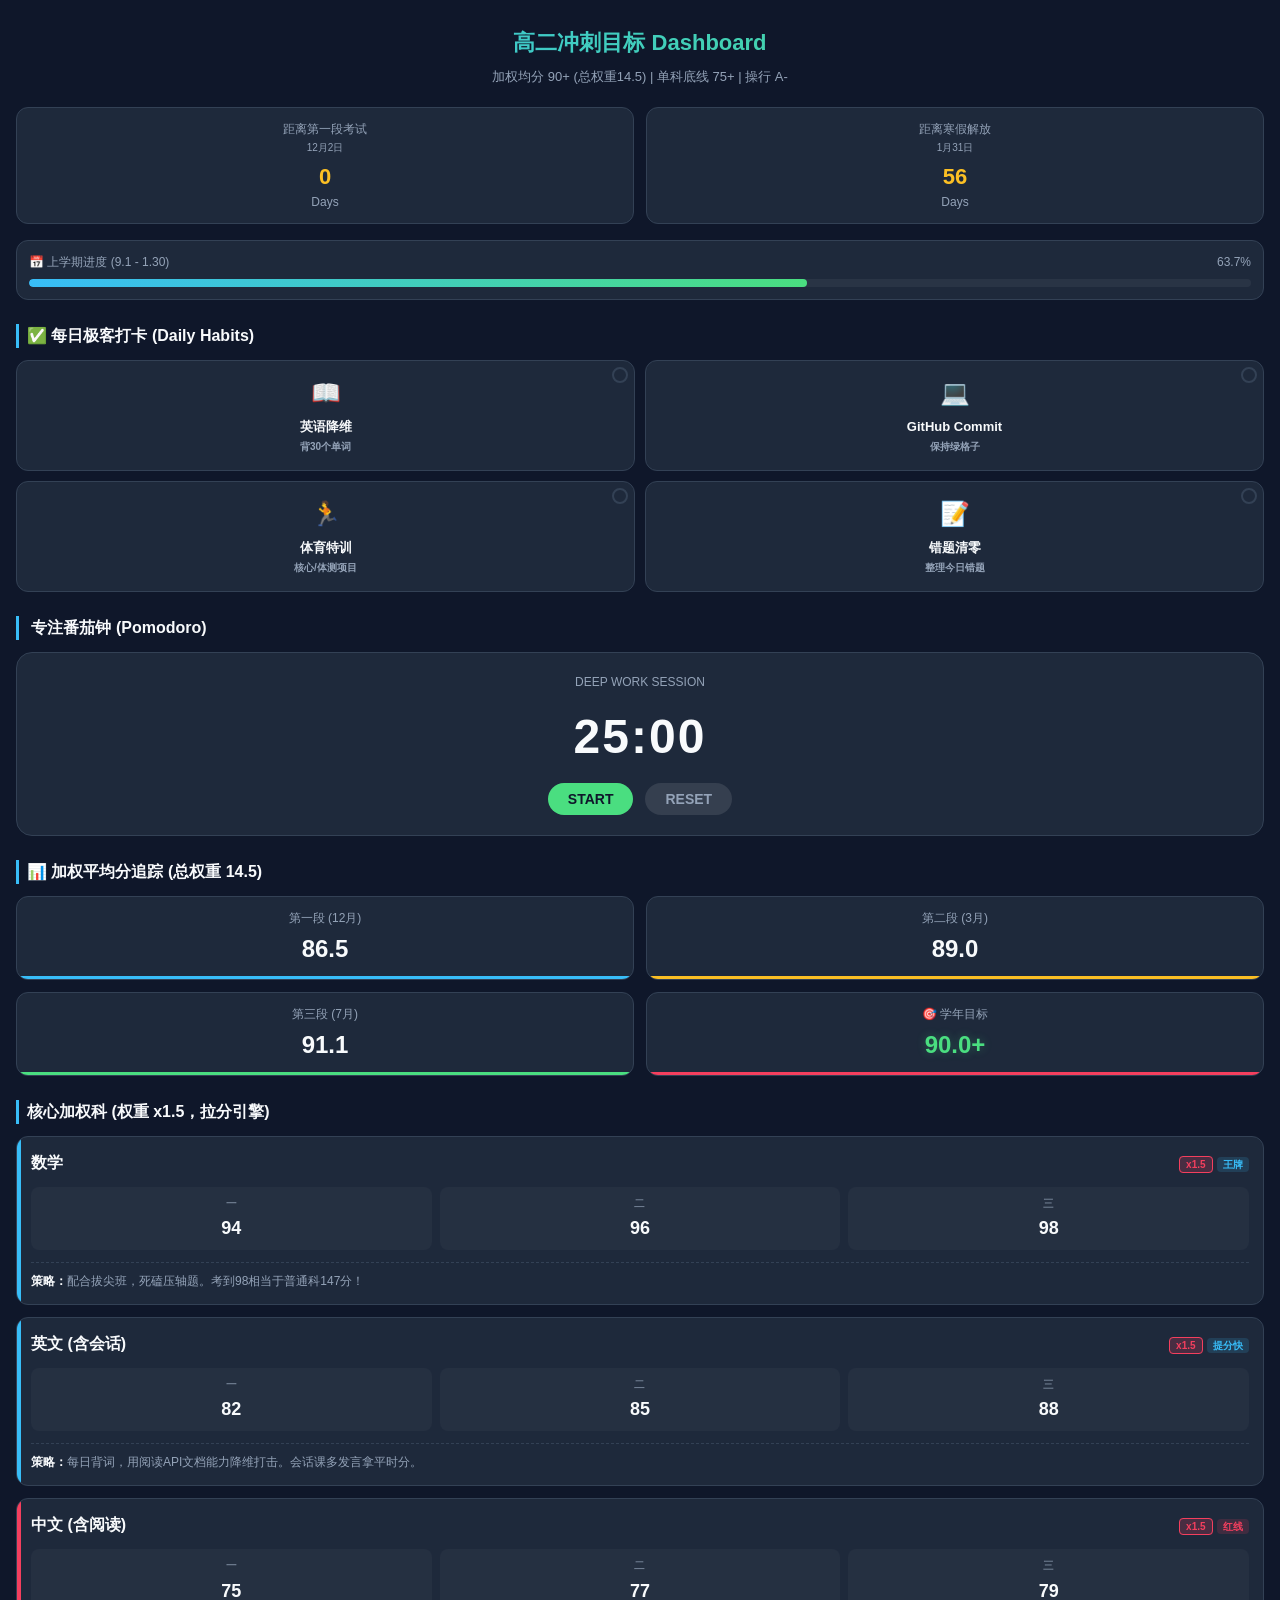
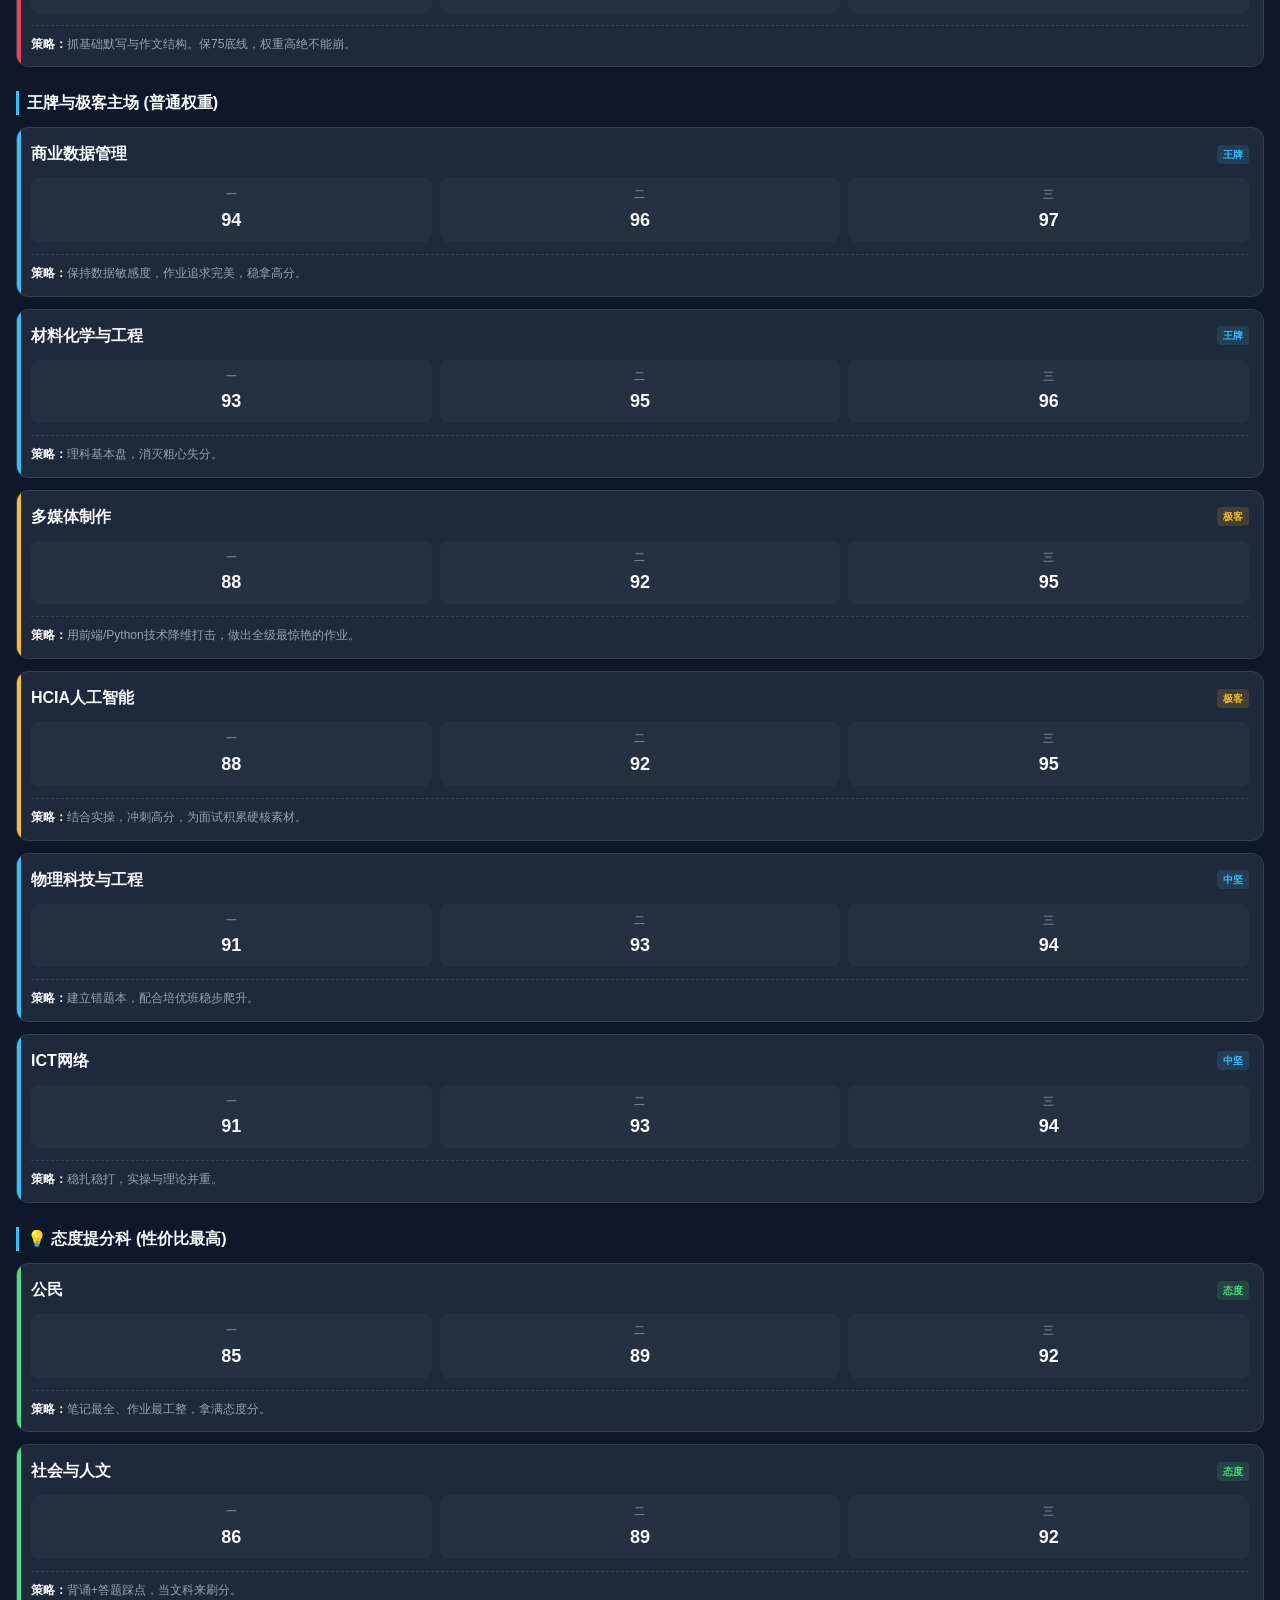
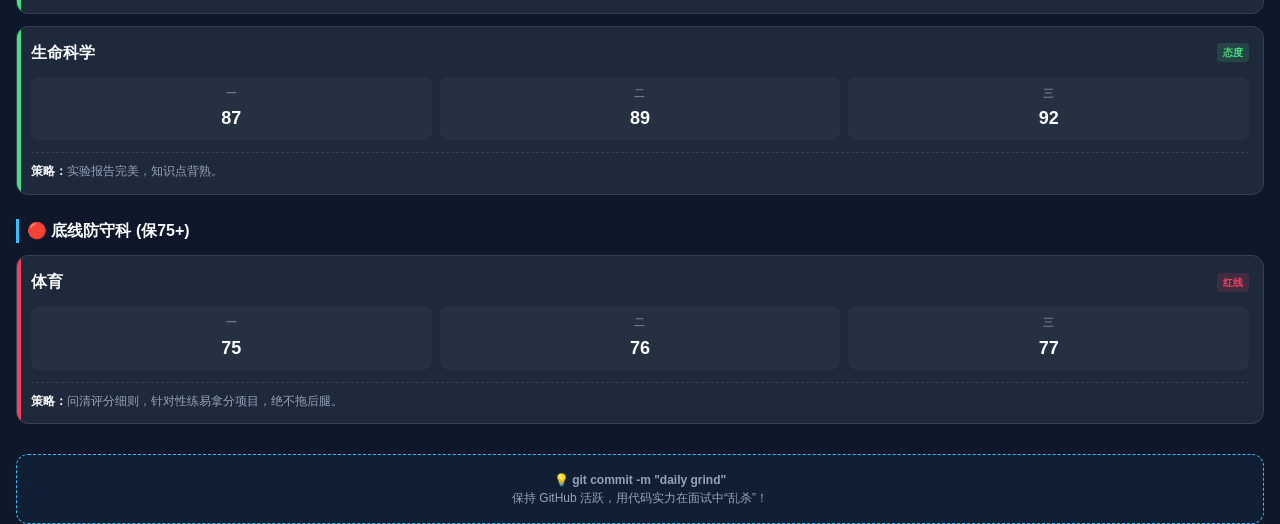
==== target.html @ 54c6c66b "Update target.html with new content and styles" ====
<!DOCTYPE html>
<html lang="zh-CN">
<head>
    <meta charset="UTF-8">
    <meta name="viewport" content="width=device-width, initial-scale=1.0, maximum-scale=1.0, user-scalable=no, viewport-fit=cover">
    <title>高二冲刺目标 Dashboard</title>
    <meta name="apple-mobile-web-app-capable" content="yes">
    <meta name="mobile-web-app-capable" content="yes">
    <meta name="apple-mobile-web-app-status-bar-style" content="black-translucent">
    <meta name="apple-mobile-web-app-title" content="高二目标">
    <meta name="theme-color" content="#0f172a">
    <link rel="icon" href="https://cdn.jsdelivr.net/gh/twitter/twemoji@14.0.2/assets/72x72/1f3af.png">
    <link rel="apple-touch-icon" href="https://cdn.jsdelivr.net/gh/twitter/twemoji@14.0.2/assets/72x72/1f3af.png">

    <style>
        :root {
            --bg-color: #0f172a;
            --card-bg: #1e293b;
            --text-main: #f8fafc;
            --text-sub: #94a3b8;
            --accent-blue: #38bdf8;
            --accent-green: #4ade80;
            --accent-red: #f43f5e;
            --accent-yellow: #fbbf24;
            --border-color: #334155;
        }
        * { box-sizing: border-box; margin: 0; padding: 0; -webkit-tap-highlight-color: transparent; }
        body {
            font-family: -apple-system, BlinkMacSystemFont, "Segoe UI", Roboto, sans-serif;
            background-color: var(--bg-color);
            color: var(--text-main);
            line-height: 1.5;
            padding: 16px;
            padding-bottom: 40px;
            padding-bottom: env(safe-area-inset-bottom);
        }
        .header { text-align: center; margin-bottom: 20px; padding-top: 10px; }
        .header h1 { font-size: 22px; font-weight: 700; margin-bottom: 8px; background: linear-gradient(90deg, var(--accent-blue), var(--accent-green)); -webkit-background-clip: text; -webkit-text-fill-color: transparent; }
        .header p { font-size: 13px; color: var(--text-sub); }
        
        .time-grid { display: grid; grid-template-columns: 1fr 1fr; gap: 12px; margin-bottom: 16px; }
        .time-card { background: var(--card-bg); border: 1px solid var(--border-color); border-radius: 12px; padding: 12px; text-align: center; }
        .time-card .label { font-size: 12px; color: var(--text-sub); margin-bottom: 4px; }
        .time-card .value { font-size: 22px; font-weight: 800; color: var(--accent-yellow); }
        .time-card .unit { font-size: 12px; color: var(--text-sub); }
        .time-card.urgent .value { color: var(--accent-red); animation: pulse 2s infinite; }
        @keyframes pulse { 0% { opacity: 1; } 50% { opacity: 0.7; } 100% { opacity: 1; } }

        .progress-container { background: var(--card-bg); border: 1px solid var(--border-color); border-radius: 12px; padding: 12px; margin-bottom: 24px; }
        .progress-header { display: flex; justify-content: space-between; font-size: 12px; color: var(--text-sub); margin-bottom: 8px; }
        .progress-bar-bg { background: rgba(255,255,255,0.05); height: 8px; border-radius: 4px; overflow: hidden; }
        .progress-bar-fill { background: linear-gradient(90deg, var(--accent-blue), var(--accent-green)); height: 100%; border-radius: 4px; transition: width 0.5s ease; }

        .habit-grid { display: grid; grid-template-columns: 1fr 1fr; gap: 10px; margin-bottom: 24px; }
        .habit-btn {
            background: var(--card-bg); border: 1px solid var(--border-color); border-radius: 12px; padding: 14px 10px;
            text-align: center; cursor: pointer; transition: all 0.2s ease; position: relative; overflow: hidden;
        }
        .habit-btn:active { transform: scale(0.96); }
        .habit-btn.completed { border-color: var(--accent-green); background: rgba(74, 222, 128, 0.08); }
        .habit-btn.completed .habit-icon { transform: scale(1.2); }
        .habit-icon { font-size: 24px; margin-bottom: 6px; display: block; transition: transform 0.2s; }
        .habit-name { font-size: 13px; font-weight: 600; color: var(--text-main); }
        .habit-check { position: absolute; top: 6px; right: 6px; width: 16px; height: 16px; border-radius: 50%; border: 2px solid var(--border-color); display: flex; align-items: center; justify-content: center; font-size: 10px; color: transparent; transition: all 0.2s; }
        .habit-btn.completed .habit-check { background: var(--accent-green); border-color: var(--accent-green); color: #fff; }

        .pomodoro-card { background: var(--card-bg); border: 1px solid var(--border-color); border-radius: 16px; padding: 20px; text-align: center; margin-bottom: 24px; }
        .pomo-time { font-size: 48px; font-weight: 800; font-variant-numeric: tabular-nums; color: var(--text-main); margin: 10px 0; letter-spacing: 2px; }
        .pomo-controls { display: flex; justify-content: center; gap: 12px; }
        .pomo-btn { padding: 8px 20px; border-radius: 20px; border: none; font-size: 14px; font-weight: 600; cursor: pointer; transition: all 0.2s; }
        .pomo-btn:active { transform: scale(0.95); }
        .btn-start { background: var(--accent-green); color: #0f172a; }
        .btn-reset { background: rgba(255,255,255,0.1); color: var(--text-sub); }

        .avg-tracker { display: grid; grid-template-columns: 1fr 1fr; gap: 12px; margin-bottom: 24px; }
        .avg-card { background: var(--card-bg); border: 1px solid var(--border-color); border-radius: 12px; padding: 12px; text-align: center; position: relative; overflow: hidden; }
        .avg-card::after { content: ''; position: absolute; bottom: 0; left: 0; width: 100%; height: 3px; }
        .avg-card.p1::after { background: var(--accent-blue); } .avg-card.p2::after { background: var(--accent-yellow); }
        .avg-card.p3::after { background: var(--accent-green); } .avg-card.final::after { background: var(--accent-red); }
        .avg-card .label { font-size: 12px; color: var(--text-sub); margin-bottom: 4px; }
        .avg-card .value { font-size: 24px; font-weight: 800; color: var(--text-main); }
        .avg-card.final .value { color: var(--accent-green); text-shadow: 0 0 10px rgba(74, 222, 128, 0.3); }
        .section-title { font-size: 16px; font-weight: 600; margin-bottom: 12px; padding-left: 8px; border-left: 3px solid var(--accent-blue); }
        .card-list { display: flex; flex-direction: column; gap: 12px; }
        .subject-card { background: var(--card-bg); border: 1px solid var(--border-color); border-radius: 12px; padding: 14px; position: relative; overflow: hidden; }
        .subject-card::before { content: ''; position: absolute; top: 0; left: 0; width: 4px; height: 100%; }
        .subject-card.type-core::before { background: var(--accent-blue); } .subject-card.type-geek::before { background: var(--accent-yellow); }
        .subject-card.type-attitude::before { background: var(--accent-green); } .subject-card.type-danger::before { background: var(--accent-red); }
        .card-header { display: flex; justify-content: space-between; align-items: center; margin-bottom: 12px; }
        .subject-name { font-size: 16px; font-weight: 600; }
        .subject-tag { font-size: 10px; padding: 2px 6px; border-radius: 4px; font-weight: 600; }
        .tag-core { background: rgba(56, 189, 248, 0.15); color: var(--accent-blue); } .tag-geek { background: rgba(251, 191, 36, 0.15); color: var(--accent-yellow); }
        .tag-attitude { background: rgba(74, 222, 128, 0.15); color: var(--accent-green); } .tag-danger { background: rgba(244, 63, 94, 0.15); color: var(--accent-red); }
        .tag-weight { background: rgba(244, 63, 94, 0.2); color: var(--accent-red); border: 1px solid var(--accent-red); }
        .scores-grid { display: grid; grid-template-columns: repeat(3, 1fr); gap: 8px; margin-bottom: 12px; }
        .score-item { text-align: center; background: rgba(255, 255, 255, 0.03); border-radius: 8px; padding: 8px 0; }
        .score-label { font-size: 11px; color: var(--text-sub); margin-bottom: 4px; }
        .score-value { font-size: 18px; font-weight: 700; color: var(--text-main); }
        .strategy-text { font-size: 12px; color: var(--text-sub); line-height: 1.4; padding-top: 10px; border-top: 1px dashed var(--border-color); }
        .strategy-text strong { color: var(--text-main); }
        .footer-note { text-align: center; font-size: 12px; color: var(--text-sub); margin-top: 30px; padding: 16px; background: rgba(56, 189, 248, 0.05); border-radius: 12px; border: 1px dashed var(--accent-blue); }
    </style>
</head>
<body>
    <div class="header">
        <h1>高二冲刺目标 Dashboard</h1>
        <p>加权均分 90+ (总权重14.5) | 单科底线 75+ | 操行 A-</p>
    </div>

    <div class="time-grid">
        <div class="time-card" id="card-p1">
            <div class="label">距离第一段考试<br><span style="font-size:10px">12月2日</span></div>
            <div class="value" id="days-p1">--</div>
            <div class="unit">Days</div>
        </div>
        <div class="time-card">
            <div class="label">距离寒假解放<br><span style="font-size:10px">1月31日</span></div>
            <div class="value" id="days-break">--</div>
            <div class="unit">Days</div>
        </div>
    </div>
    
    <div class="progress-container">
        <div class="progress-header">
            <span>📅 上学期进度 (9.1 - 1.30)</span>
            <span id="progress-text">0%</span>
        </div>
        <div class="progress-bar-bg">
            <div class="progress-bar-fill" id="progress-fill" style="width: 0%"></div>
        </div>
    </div>

    <div class="section-title">✅ 每日极客打卡 (Daily Habits)</div>
    <div class="habit-grid" id="habit-grid">
        <div class="habit-btn" data-habit="english">
            <div class="habit-check">✓</div>
            <span class="habit-icon">📖</span>
            <div class="habit-name">英语降维<br><span style="font-size:10px;color:var(--text-sub)">背30个单词</span></div>
        </div>
        <div class="habit-btn" data-habit="github">
            <div class="habit-check">✓</div>
            <span class="habit-icon">💻</span>
            <div class="habit-name">GitHub Commit<br><span style="font-size:10px;color:var(--text-sub)">保持绿格子</span></div>
        </div>
        <div class="habit-btn" data-habit="sport">
            <div class="habit-check">✓</div>
            <span class="habit-icon">🏃</span>
            <div class="habit-name">体育特训<br><span style="font-size:10px;color:var(--text-sub)">核心/体测项目</span></div>
        </div>
        <div class="habit-btn" data-habit="review">
            <div class="habit-check">✓</div>
            <span class="habit-icon">📝</span>
            <div class="habit-name">错题清零<br><span style="font-size:10px;color:var(--text-sub)">整理今日错题</span></div>
        </div>
    </div>

    <div class="section-title">️ 专注番茄钟 (Pomodoro)</div>
    <div class="pomodoro-card">
        <div style="font-size:12px;color:var(--text-sub);margin-bottom:5px;">DEEP WORK SESSION</div>
        <div class="pomo-time" id="pomo-display">25:00</div>
        <div class="pomo-controls">
            <button class="pomo-btn btn-start" id="pomo-start">START</button>
            <button class="pomo-btn btn-reset" id="pomo-reset">RESET</button>
        </div>
    </div>

    <div class="section-title">📊 加权平均分追踪 (总权重 14.5)</div>
    <div class="avg-tracker">
        <div class="avg-card p1"><div class="label">第一段 (12月)</div><div class="value">86.5</div></div>
        <div class="avg-card p2"><div class="label">第二段 (3月)</div><div class="value">89.0</div></div>
        <div class="avg-card p3"><div class="label">第三段 (7月)</div><div class="value">91.1</div></div>
        <div class="avg-card final"><div class="label">🎯 学年目标</div><div class="value">90.0+</div></div>
    </div>

    <div class="section-title"> 核心加权科 (权重 x1.5，拉分引擎)</div>
    <div class="card-list">
        <div class="subject-card type-core">
            <div class="card-header">
                <span class="subject-name">数学</span>
                <div><span class="subject-tag tag-weight">x1.5</span> <span class="subject-tag tag-core">王牌</span></div>
            </div>
            <div class="scores-grid"><div class="score-item"><div class="score-label">一</div><div class="score-value">94</div></div><div class="score-item"><div class="score-label">二</div><div class="score-value">96</div></div><div class="score-item"><div class="score-label">三</div><div class="score-value">98</div></div></div>
            <div class="strategy-text"><strong>策略：</strong>配合拔尖班，死磕压轴题。考到98相当于普通科147分！</div>
        </div>
        <div class="subject-card type-core">
            <div class="card-header">
                <span class="subject-name">英文 (含会话)</span>
                <div><span class="subject-tag tag-weight">x1.5</span> <span class="subject-tag tag-core">提分快</span></div>
            </div>
            <div class="scores-grid"><div class="score-item"><div class="score-label">一</div><div class="score-value">82</div></div><div class="score-item"><div class="score-label">二</div><div class="score-value">85</div></div><div class="score-item"><div class="score-label">三</div><div class="score-value">88</div></div></div>
            <div class="strategy-text"><strong>策略：</strong>每日背词，用阅读API文档能力降维打击。会话课多发言拿平时分。</div>
        </div>
        <div class="subject-card type-danger">
            <div class="card-header">
                <span class="subject-name">中文 (含阅读)</span>
                <div><span class="subject-tag tag-weight">x1.5</span> <span class="subject-tag tag-danger">红线</span></div>
            </div>
            <div class="scores-grid"><div class="score-item"><div class="score-label">一</div><div class="score-value">75</div></div><div class="score-item"><div class="score-label">二</div><div class="score-value">77</div></div><div class="score-item"><div class="score-label">三</div><div class="score-value">79</div></div></div>
            <div class="strategy-text"><strong>策略：</strong>抓基础默写与作文结构。保75底线，权重高绝不能崩。</div>
        </div>
    </div>

    <div class="section-title" style="margin-top: 24px;"> 王牌与极客主场 (普通权重)</div>
    <div class="card-list">
        <div class="subject-card type-core">
            <div class="card-header"><span class="subject-name">商业数据管理</span><span class="subject-tag tag-core">王牌</span></div>
            <div class="scores-grid"><div class="score-item"><div class="score-label">一</div><div class="score-value">94</div></div><div class="score-item"><div class="score-label">二</div><div class="score-value">96</div></div><div class="score-item"><div class="score-label">三</div><div class="score-value">97</div></div></div>
            <div class="strategy-text"><strong>策略：</strong>保持数据敏感度，作业追求完美，稳拿高分。</div>
        </div>
        <div class="subject-card type-core">
            <div class="card-header"><span class="subject-name">材料化学与工程</span><span class="subject-tag tag-core">王牌</span></div>
            <div class="scores-grid"><div class="score-item"><div class="score-label">一</div><div class="score-value">93</div></div><div class="score-item"><div class="score-label">二</div><div class="score-value">95</div></div><div class="score-item"><div class="score-label">三</div><div class="score-value">96</div></div></div>
            <div class="strategy-text"><strong>策略：</strong>理科基本盘，消灭粗心失分。</div>
        </div>
        <div class="subject-card type-geek">
            <div class="card-header"><span class="subject-name">多媒体制作</span><span class="subject-tag tag-geek">极客</span></div>
            <div class="scores-grid"><div class="score-item"><div class="score-label">一</div><div class="score-value">88</div></div><div class="score-item"><div class="score-label">二</div><div class="score-value">92</div></div><div class="score-item"><div class="score-label">三</div><div class="score-value">95</div></div></div>
            <div class="strategy-text"><strong>策略：</strong>用前端/Python技术降维打击，做出全级最惊艳的作业。</div>
        </div>
        <div class="subject-card type-geek">
            <div class="card-header"><span class="subject-name">HCIA人工智能</span><span class="subject-tag tag-geek">极客</span></div>
            <div class="scores-grid"><div class="score-item"><div class="score-label">一</div><div class="score-value">88</div></div><div class="score-item"><div class="score-label">二</div><div class="score-value">92</div></div><div class="score-item"><div class="score-label">三</div><div class="score-value">95</div></div></div>
            <div class="strategy-text"><strong>策略：</strong>结合实操，冲刺高分，为面试积累硬核素材。</div>
        </div>
        <div class="subject-card type-core">
            <div class="card-header"><span class="subject-name">物理科技与工程</span><span class="subject-tag tag-core">中坚</span></div>
            <div class="scores-grid"><div class="score-item"><div class="score-label">一</div><div class="score-value">91</div></div><div class="score-item"><div class="score-label">二</div><div class="score-value">93</div></div><div class="score-item"><div class="score-label">三</div><div class="score-value">94</div></div></div>
            <div class="strategy-text"><strong>策略：</strong>建立错题本，配合培优班稳步爬升。</div>
        </div>
        <div class="subject-card type-core">
            <div class="card-header"><span class="subject-name">ICT网络</span><span class="subject-tag tag-core">中坚</span></div>
            <div class="scores-grid"><div class="score-item"><div class="score-label">一</div><div class="score-value">91</div></div><div class="score-item"><div class="score-label">二</div><div class="score-value">93</div></div><div class="score-item"><div class="score-label">三</div><div class="score-value">94</div></div></div>
            <div class="strategy-text"><strong>策略：</strong>稳扎稳打，实操与理论并重。</div>
        </div>
    </div>

    <div class="section-title" style="margin-top: 24px;">💡 态度提分科 (性价比最高)</div>
    <div class="card-list">
        <div class="subject-card type-attitude">
            <div class="card-header"><span class="subject-name">公民</span><span class="subject-tag tag-attitude">态度</span></div>
            <div class="scores-grid"><div class="score-item"><div class="score-label">一</div><div class="score-value">85</div></div><div class="score-item"><div class="score-label">二</div><div class="score-value">89</div></div><div class="score-item"><div class="score-label">三</div><div class="score-value">92</div></div></div>
            <div class="strategy-text"><strong>策略：</strong>笔记最全、作业最工整，拿满态度分。</div>
        </div>
        <div class="subject-card type-attitude">
            <div class="card-header"><span class="subject-name">社会与人文</span><span class="subject-tag tag-attitude">态度</span></div>
            <div class="scores-grid"><div class="score-item"><div class="score-label">一</div><div class="score-value">86</div></div><div class="score-item"><div class="score-label">二</div><div class="score-value">89</div></div><div class="score-item"><div class="score-label">三</div><div class="score-value">92</div></div></div>
            <div class="strategy-text"><strong>策略：</strong>背诵+答题踩点，当文科来刷分。</div>
        </div>
        <div class="subject-card type-attitude">
            <div class="card-header"><span class="subject-name">生命科学</span><span class="subject-tag tag-attitude">态度</span></div>
            <div class="scores-grid"><div class="score-item"><div class="score-label">一</div><div class="score-value">87</div></div><div class="score-item"><div class="score-label">二</div><div class="score-value">89</div></div><div class="score-item"><div class="score-label">三</div><div class="score-value">92</div></div></div>
            <div class="strategy-text"><strong>策略：</strong>实验报告完美，知识点背熟。</div>
        </div>
    </div>

    <div class="section-title" style="margin-top: 24px;">🔴 底线防守科 (保75+)</div>
    <div class="card-list">
        <div class="subject-card type-danger">
            <div class="card-header"><span class="subject-name">体育</span><span class="subject-tag tag-danger">红线</span></div>
            <div class="scores-grid"><div class="score-item"><div class="score-label">一</div><div class="score-value">75</div></div><div class="score-item"><div class="score-label">二</div><div class="score-value">76</div></div><div class="score-item"><div class="score-label">三</div><div class="score-value">77</div></div></div>
            <div class="strategy-text"><strong>策略：</strong>问清评分细则，针对性练易拿分项目，绝不拖后腿。</div>
        </div>
    </div>

    <div class="footer-note">
        💡 <strong>git commit -m "daily grind"</strong><br>
        保持 GitHub 活跃，用代码实力在面试中“乱杀”！
    </div>

    <script>
        function updateTime() {
            const now = new Date();
            const dateP1 = new Date('2026-12-02'); 
            const dateBreak = new Date('2027-01-31'); 
            
            const daysP1 = Math.ceil((dateP1 - now) / (1000 * 60 * 60 * 24));
            const daysBreak = Math.ceil((dateBreak - now) / (1000 * 60 * 60 * 24));
            
            const elP1 = document.getElementById('days-p1');
            const elBreak = document.getElementById('days-break');
            const cardP1 = document.getElementById('card-p1');

            elP1.innerText = daysP1 > 0 ? daysP1 : 0;
            elBreak.innerText = daysBreak > 0 ? daysBreak : 0;

            if (daysP1 <= 7 && daysP1 > 0) {
                cardP1.classList.add('urgent');
                elP1.style.color = 'var(--accent-red)';
            }

            const semStart = new Date('2026-09-01');
            const semEnd = new Date('2027-01-30');
            const total = semEnd - semStart;
            const current = now - semStart;
            let progress = (current / total) * 100;
            progress = Math.max(0, Math.min(100, progress)); 
            
            document.getElementById('progress-text').innerText = progress.toFixed(1) + '%';
            document.getElementById('progress-fill').style.width = progress + '%';
        }
        updateTime();
        setInterval(updateTime, 60000);

        const habitBtns = document.querySelectorAll('.habit-btn');
        const todayStr = new Date().toDateString(); 

        function loadHabits() {
            const savedData = JSON.parse(localStorage.getItem('habits_data') || '{}');
            if (savedData.date !== todayStr) {
                habitBtns.forEach(btn => btn.classList.remove('completed'));
                localStorage.setItem('habits_data', JSON.stringify({ date: todayStr, habits: {} }));
            } else {
                habitBtns.forEach(btn => {
                    const habitName = btn.getAttribute('data-habit');
                    if (savedData.habits && savedData.habits[habitName]) {
                        btn.classList.add('completed');
                    }
                });
            }
        }

        habitBtns.forEach(btn => {
            btn.addEventListener('click', () => {
                btn.classList.toggle('completed');
                const habitName = btn.getAttribute('data-habit');
                const savedData = JSON.parse(localStorage.getItem('habits_data') || '{ "habits": {} }');
                savedData.date = todayStr;
                if (!savedData.habits) savedData.habits = {};
                savedData.habits[habitName] = btn.classList.contains('completed');
                localStorage.setItem('habits_data', JSON.stringify(savedData));
                if (navigator.vibrate) navigator.vibrate(50);
            });
        });
        loadHabits();

        let pomoTime = 25 * 60;
        let pomoInterval = null;
        const pomoDisplay = document.getElementById('pomo-display');
        const btnStart = document.getElementById('pomo-start');
        const btnReset = document.getElementById('pomo-reset');

        function updatePomoDisplay() {
            const m = Math.floor(pomoTime / 60).toString().padStart(2, '0');
            const s = (pomoTime % 60).toString().padStart(2, '0');
            pomoDisplay.innerText = `${m}:${s}`;
        }

        btnStart.addEventListener('click', () => {
            if (pomoInterval) {
                clearInterval(pomoInterval);
                pomoInterval = null;
                btnStart.innerText = 'RESUME';
                btnStart.style.background = 'var(--accent-yellow)';
            } else {
                btnStart.innerText = 'PAUSE';
                btnStart.style.background = 'var(--accent-red)';
                pomoInterval = setInterval(() => {
                    if (pomoTime > 0) {
                        pomoTime--;
                        updatePomoDisplay();
                    } else {
                        clearInterval(pomoInterval);
                        pomoInterval = null;
                        btnStart.innerText = 'FINISHED!';
                        btnStart.style.background = 'var(--accent-green)';
                        if (navigator.vibrate) navigator.vibrate([200, 100, 200]);
                        alert('🍅 番茄钟结束！休息 5 分钟，去喝杯水或看看 GitHub。');
                    }
                }, 1000);
            }
        });

        btnReset.addEventListener('click', () => {
            clearInterval(pomoInterval);
            pomoInterval = null;
            pomoTime = 25 * 60;
            updatePomoDisplay();
            btnStart.innerText = 'START';
            btnStart.style.background = 'var(--accent-green)';
        });
    </script>
</body>
</html>
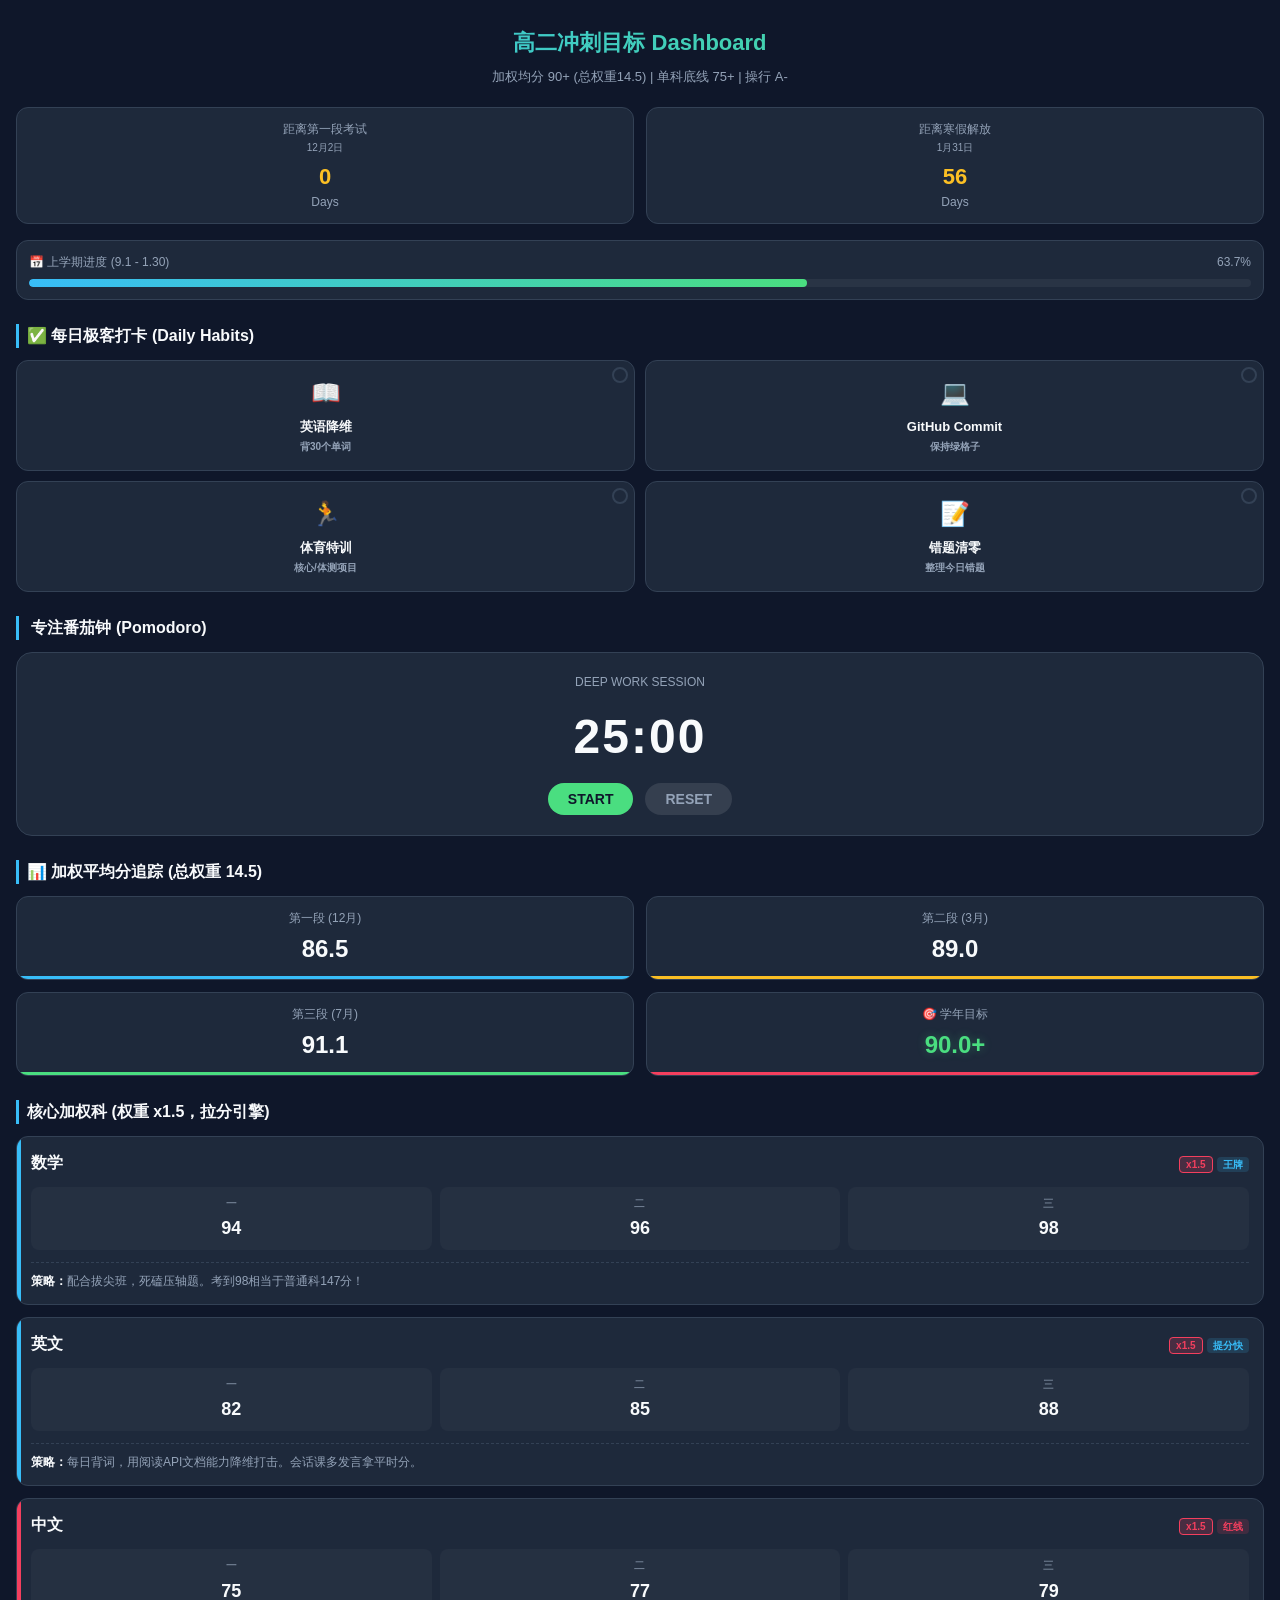
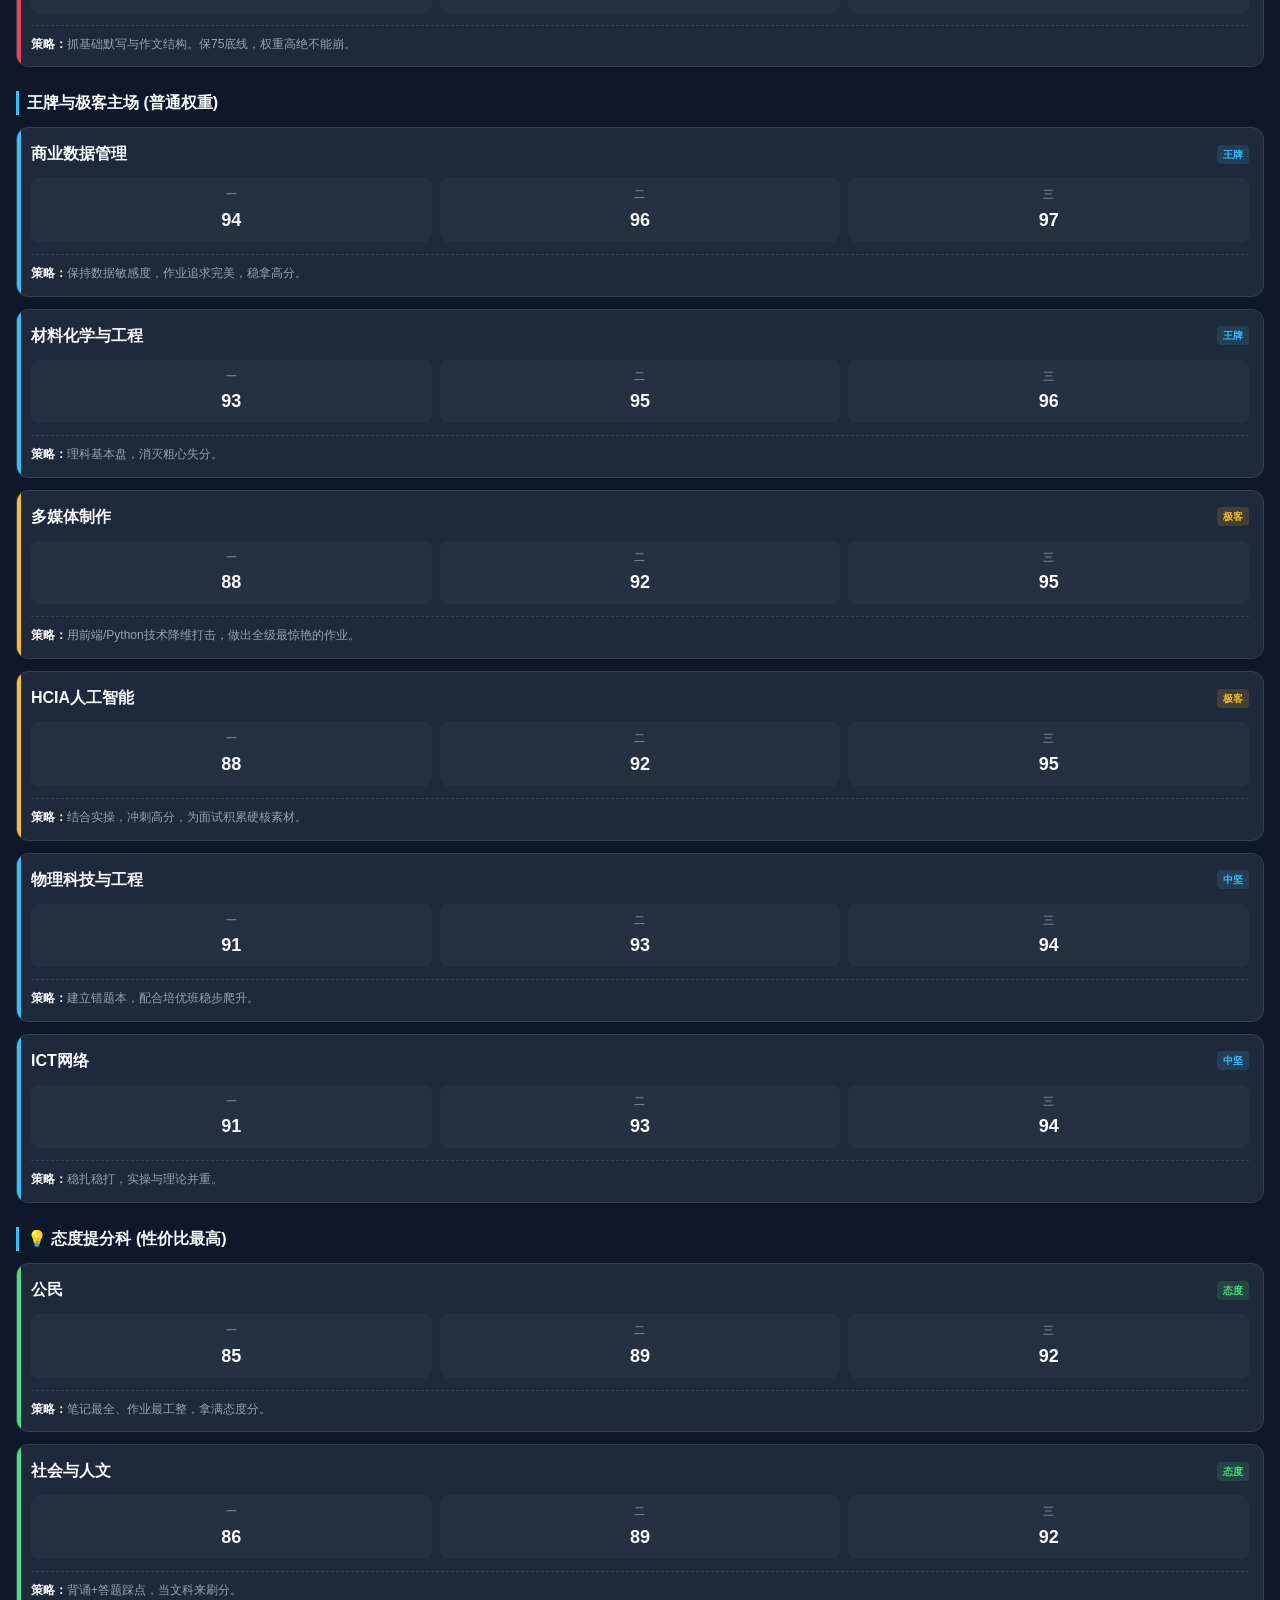
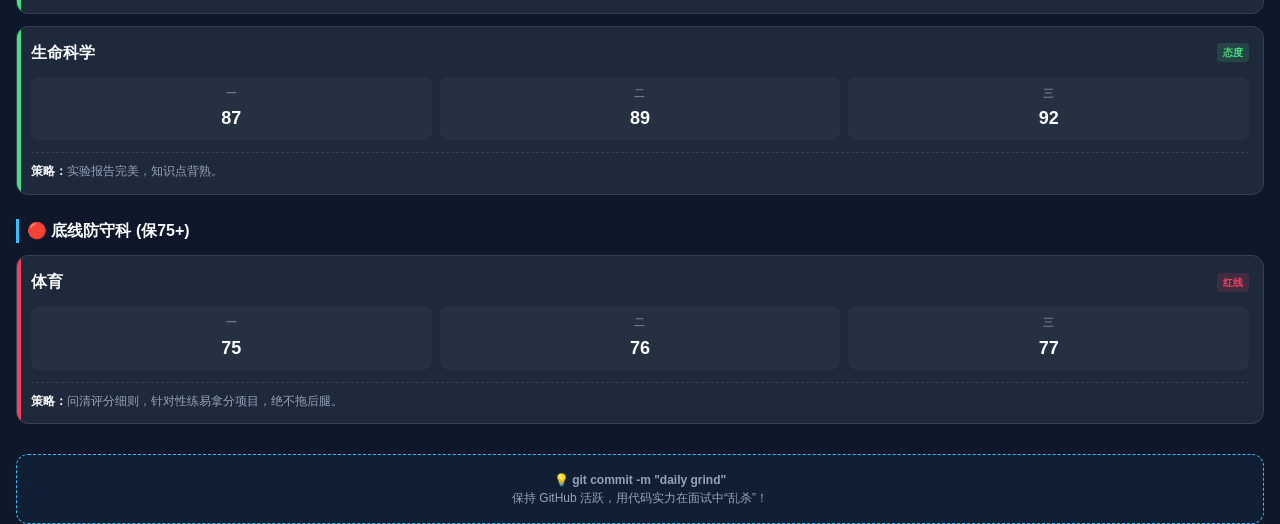
==== commit 69eb9f67: "Update" ====
--- a/target.html
+++ b/target.html
@@ -184,7 +184,7 @@
         </div>
         <div class="subject-card type-core">
             <div class="card-header">
-                <span class="subject-name">英文 (含会话)</span>
+                <span class="subject-name">英文</span>
                 <div><span class="subject-tag tag-weight">x1.5</span> <span class="subject-tag tag-core">提分快</span></div>
             </div>
             <div class="scores-grid"><div class="score-item"><div class="score-label">一</div><div class="score-value">82</div></div><div class="score-item"><div class="score-label">二</div><div class="score-value">85</div></div><div class="score-item"><div class="score-label">三</div><div class="score-value">88</div></div></div>
@@ -192,7 +192,7 @@
         </div>
         <div class="subject-card type-danger">
             <div class="card-header">
-                <span class="subject-name">中文 (含阅读)</span>
+                <span class="subject-name">中文</span>
                 <div><span class="subject-tag tag-weight">x1.5</span> <span class="subject-tag tag-danger">红线</span></div>
             </div>
             <div class="scores-grid"><div class="score-item"><div class="score-label">一</div><div class="score-value">75</div></div><div class="score-item"><div class="score-label">二</div><div class="score-value">77</div></div><div class="score-item"><div class="score-label">三</div><div class="score-value">79</div></div></div>
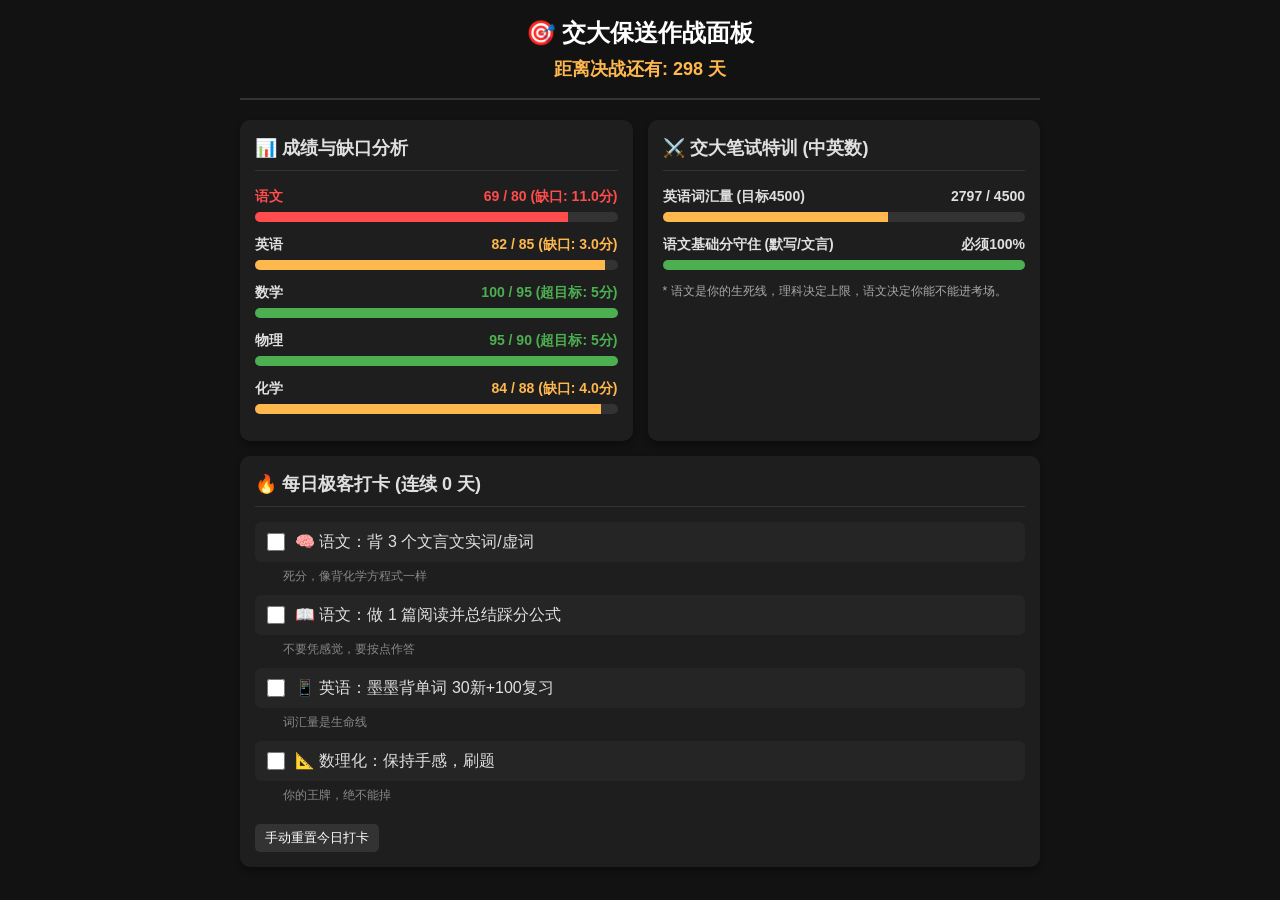
==== commit 59fb089c: "Change greeting from 'Hello' to 'Goodbye'" ====
--- a/target.html
+++ b/target.html
@@ -2,382 +2,203 @@
 <html lang="zh-CN">
 <head>
     <meta charset="UTF-8">
-    <meta name="viewport" content="width=device-width, initial-scale=1.0, maximum-scale=1.0, user-scalable=no, viewport-fit=cover">
-    <title>高二冲刺目标 Dashboard</title>
-    <meta name="apple-mobile-web-app-capable" content="yes">
-    <meta name="mobile-web-app-capable" content="yes">
-    <meta name="apple-mobile-web-app-status-bar-style" content="black-translucent">
-    <meta name="apple-mobile-web-app-title" content="高二目标">
-    <meta name="theme-color" content="#0f172a">
-    <link rel="icon" href="https://cdn.jsdelivr.net/gh/twitter/twemoji@14.0.2/assets/72x72/1f3af.png">
-    <link rel="apple-touch-icon" href="https://cdn.jsdelivr.net/gh/twitter/twemoji@14.0.2/assets/72x72/1f3af.png">
-
+    <meta name="viewport" content="width=device-width, initial-scale=1.0">
+    <title>上海交大保送作战面板</title>
     <style>
         :root {
-            --bg-color: #0f172a;
-            --card-bg: #1e293b;
-            --text-main: #f8fafc;
-            --text-sub: #94a3b8;
-            --accent-blue: #38bdf8;
-            --accent-green: #4ade80;
-            --accent-red: #f43f5e;
-            --accent-yellow: #fbbf24;
-            --border-color: #334155;
-        }
-        * { box-sizing: border-box; margin: 0; padding: 0; -webkit-tap-highlight-color: transparent; }
+            --bg: #121212;
+            --card-bg: #1e1e1e;
+            --text: #e0e0e0;
+            --danger: #ff4c4c;
+            --warning: #ffb84d;
+            --success: #4caf50;
+            --accent: #3b82f6;
+        }
         body {
-            font-family: -apple-system, BlinkMacSystemFont, "Segoe UI", Roboto, sans-serif;
-            background-color: var(--bg-color);
-            color: var(--text-main);
+            font-family: -apple-system, BlinkMacSystemFont, "Segoe UI", Roboto, Helvetica, Arial, sans-serif;
+            background-color: var(--bg);
+            color: var(--text);
+            margin: 0;
+            padding: 15px;
             line-height: 1.5;
-            padding: 16px;
-            padding-bottom: 40px;
-            padding-bottom: env(safe-area-inset-bottom);
-        }
-        .header { text-align: center; margin-bottom: 20px; padding-top: 10px; }
-        .header h1 { font-size: 22px; font-weight: 700; margin-bottom: 8px; background: linear-gradient(90deg, var(--accent-blue), var(--accent-green)); -webkit-background-clip: text; -webkit-text-fill-color: transparent; }
-        .header p { font-size: 13px; color: var(--text-sub); }
+        }
+        .container { max-width: 800px; margin: 0 auto; }
+        header {
+            text-align: center;
+            margin-bottom: 20px;
+            border-bottom: 2px solid #333;
+            padding-bottom: 15px;
+        }
+        h1 { margin: 0; font-size: 24px; color: #fff; }
+        .countdown { font-size: 18px; color: var(--warning); font-weight: bold; margin-top: 5px; }
         
-        .time-grid { display: grid; grid-template-columns: 1fr 1fr; gap: 12px; margin-bottom: 16px; }
-        .time-card { background: var(--card-bg); border: 1px solid var(--border-color); border-radius: 12px; padding: 12px; text-align: center; }
-        .time-card .label { font-size: 12px; color: var(--text-sub); margin-bottom: 4px; }
-        .time-card .value { font-size: 22px; font-weight: 800; color: var(--accent-yellow); }
-        .time-card .unit { font-size: 12px; color: var(--text-sub); }
-        .time-card.urgent .value { color: var(--accent-red); animation: pulse 2s infinite; }
-        @keyframes pulse { 0% { opacity: 1; } 50% { opacity: 0.7; } 100% { opacity: 1; } }
-
-        .progress-container { background: var(--card-bg); border: 1px solid var(--border-color); border-radius: 12px; padding: 12px; margin-bottom: 24px; }
-        .progress-header { display: flex; justify-content: space-between; font-size: 12px; color: var(--text-sub); margin-bottom: 8px; }
-        .progress-bar-bg { background: rgba(255,255,255,0.05); height: 8px; border-radius: 4px; overflow: hidden; }
-        .progress-bar-fill { background: linear-gradient(90deg, var(--accent-blue), var(--accent-green)); height: 100%; border-radius: 4px; transition: width 0.5s ease; }
-
-        .habit-grid { display: grid; grid-template-columns: 1fr 1fr; gap: 10px; margin-bottom: 24px; }
-        .habit-btn {
-            background: var(--card-bg); border: 1px solid var(--border-color); border-radius: 12px; padding: 14px 10px;
-            text-align: center; cursor: pointer; transition: all 0.2s ease; position: relative; overflow: hidden;
-        }
-        .habit-btn:active { transform: scale(0.96); }
-        .habit-btn.completed { border-color: var(--accent-green); background: rgba(74, 222, 128, 0.08); }
-        .habit-btn.completed .habit-icon { transform: scale(1.2); }
-        .habit-icon { font-size: 24px; margin-bottom: 6px; display: block; transition: transform 0.2s; }
-        .habit-name { font-size: 13px; font-weight: 600; color: var(--text-main); }
-        .habit-check { position: absolute; top: 6px; right: 6px; width: 16px; height: 16px; border-radius: 50%; border: 2px solid var(--border-color); display: flex; align-items: center; justify-content: center; font-size: 10px; color: transparent; transition: all 0.2s; }
-        .habit-btn.completed .habit-check { background: var(--accent-green); border-color: var(--accent-green); color: #fff; }
-
-        .pomodoro-card { background: var(--card-bg); border: 1px solid var(--border-color); border-radius: 16px; padding: 20px; text-align: center; margin-bottom: 24px; }
-        .pomo-time { font-size: 48px; font-weight: 800; font-variant-numeric: tabular-nums; color: var(--text-main); margin: 10px 0; letter-spacing: 2px; }
-        .pomo-controls { display: flex; justify-content: center; gap: 12px; }
-        .pomo-btn { padding: 8px 20px; border-radius: 20px; border: none; font-size: 14px; font-weight: 600; cursor: pointer; transition: all 0.2s; }
-        .pomo-btn:active { transform: scale(0.95); }
-        .btn-start { background: var(--accent-green); color: #0f172a; }
-        .btn-reset { background: rgba(255,255,255,0.1); color: var(--text-sub); }
-
-        .avg-tracker { display: grid; grid-template-columns: 1fr 1fr; gap: 12px; margin-bottom: 24px; }
-        .avg-card { background: var(--card-bg); border: 1px solid var(--border-color); border-radius: 12px; padding: 12px; text-align: center; position: relative; overflow: hidden; }
-        .avg-card::after { content: ''; position: absolute; bottom: 0; left: 0; width: 100%; height: 3px; }
-        .avg-card.p1::after { background: var(--accent-blue); } .avg-card.p2::after { background: var(--accent-yellow); }
-        .avg-card.p3::after { background: var(--accent-green); } .avg-card.final::after { background: var(--accent-red); }
-        .avg-card .label { font-size: 12px; color: var(--text-sub); margin-bottom: 4px; }
-        .avg-card .value { font-size: 24px; font-weight: 800; color: var(--text-main); }
-        .avg-card.final .value { color: var(--accent-green); text-shadow: 0 0 10px rgba(74, 222, 128, 0.3); }
-        .section-title { font-size: 16px; font-weight: 600; margin-bottom: 12px; padding-left: 8px; border-left: 3px solid var(--accent-blue); }
-        .card-list { display: flex; flex-direction: column; gap: 12px; }
-        .subject-card { background: var(--card-bg); border: 1px solid var(--border-color); border-radius: 12px; padding: 14px; position: relative; overflow: hidden; }
-        .subject-card::before { content: ''; position: absolute; top: 0; left: 0; width: 4px; height: 100%; }
-        .subject-card.type-core::before { background: var(--accent-blue); } .subject-card.type-geek::before { background: var(--accent-yellow); }
-        .subject-card.type-attitude::before { background: var(--accent-green); } .subject-card.type-danger::before { background: var(--accent-red); }
-        .card-header { display: flex; justify-content: space-between; align-items: center; margin-bottom: 12px; }
-        .subject-name { font-size: 16px; font-weight: 600; }
-        .subject-tag { font-size: 10px; padding: 2px 6px; border-radius: 4px; font-weight: 600; }
-        .tag-core { background: rgba(56, 189, 248, 0.15); color: var(--accent-blue); } .tag-geek { background: rgba(251, 191, 36, 0.15); color: var(--accent-yellow); }
-        .tag-attitude { background: rgba(74, 222, 128, 0.15); color: var(--accent-green); } .tag-danger { background: rgba(244, 63, 94, 0.15); color: var(--accent-red); }
-        .tag-weight { background: rgba(244, 63, 94, 0.2); color: var(--accent-red); border: 1px solid var(--accent-red); }
-        .scores-grid { display: grid; grid-template-columns: repeat(3, 1fr); gap: 8px; margin-bottom: 12px; }
-        .score-item { text-align: center; background: rgba(255, 255, 255, 0.03); border-radius: 8px; padding: 8px 0; }
-        .score-label { font-size: 11px; color: var(--text-sub); margin-bottom: 4px; }
-        .score-value { font-size: 18px; font-weight: 700; color: var(--text-main); }
-        .strategy-text { font-size: 12px; color: var(--text-sub); line-height: 1.4; padding-top: 10px; border-top: 1px dashed var(--border-color); }
-        .strategy-text strong { color: var(--text-main); }
-        .footer-note { text-align: center; font-size: 12px; color: var(--text-sub); margin-top: 30px; padding: 16px; background: rgba(56, 189, 248, 0.05); border-radius: 12px; border: 1px dashed var(--accent-blue); }
+        .grid { display: grid; grid-template-columns: 1fr; gap: 15px; }
+        @media(min-width: 600px) { .grid { grid-template-columns: 1fr 1fr; } }
+
+        .card {
+            background: var(--card-bg);
+            padding: 15px;
+            border-radius: 10px;
+            box-shadow: 0 4px 6px rgba(0,0,0,0.3);
+        }
+        .card h2 { margin-top: 0; font-size: 18px; border-bottom: 1px solid #333; padding-bottom: 8px; }
+        
+        /* 分数条样式 */
+        .score-row { display: flex; justify-content: space-between; margin-bottom: 5px; font-size: 14px; font-weight: bold;}
+        .progress-bg { background: #333; height: 10px; border-radius: 5px; overflow: hidden; margin-bottom: 12px;}
+        .progress-bar { height: 100%; transition: width 0.5s; }
+        
+        /* 专项任务样式 */
+        .task-item {
+            display: flex; align-items: center; margin-bottom: 10px; cursor: pointer;
+            padding: 8px; background: #252525; border-radius: 6px;
+        }
+        .task-item input { margin-right: 10px; width: 18px; height: 18px; cursor: pointer;}
+        .task-item.completed label { text-decoration: line-through; color: #777; }
+        .task-desc { font-size: 12px; color: #888; margin-left: 28px; margin-top: -5px; margin-bottom: 10px;}
     </style>
 </head>
 <body>
-    <div class="header">
-        <h1>高二冲刺目标 Dashboard</h1>
-        <p>加权均分 90+ (总权重14.5) | 单科底线 75+ | 操行 A-</p>
-    </div>
-
-    <div class="time-grid">
-        <div class="time-card" id="card-p1">
-            <div class="label">距离第一段考试<br><span style="font-size:10px">12月2日</span></div>
-            <div class="value" id="days-p1">--</div>
-            <div class="unit">Days</div>
-        </div>
-        <div class="time-card">
-            <div class="label">距离寒假解放<br><span style="font-size:10px">1月31日</span></div>
-            <div class="value" id="days-break">--</div>
-            <div class="unit">Days</div>
+    <div class="container">
+        <header>
+            <h1>🎯 交大保送作战面板</h1>
+            <div class="countdown" id="countdown">距离决战还有: 计算中...</div>
+        </header>
+
+        <div class="grid">
+            <!-- 核心成绩与缺口 -->
+            <div class="card">
+                <h2>📊 成绩与缺口分析</h2>
+                <div id="scores-container"></div>
+            </div>
+
+            <!-- 交大笔试专项 -->
+            <div class="card">
+                <h2>⚔️ 交大笔试特训 (中英数)</h2>
+                <div class="score-row"><span>英语词汇量 (目标4500)</span> <span id="vocab-text">2797 / 4500</span></div>
+                <div class="progress-bg"><div class="progress-bar" id="vocab-bar" style="width: 62%; background: var(--warning);"></div></div>
+                
+                <div class="score-row"><span>语文基础分守住 (默写/文言)</span> <span>必须100%</span></div>
+                <div class="progress-bg"><div class="progress-bar" style="width: 100%; background: var(--success);"></div></div>
+                <p style="font-size:12px; color:#aaa; margin-top:5px;">* 语文是你的生死线，理科决定上限，语文决定你能不能进考场。</p>
+            </div>
+
+            <!-- 每日打卡 -->
+            <div class="card" style="grid-column: 1 / -1;">
+                <h2>🔥 每日极客打卡 (连续 <span id="streak">0</span> 天)</h2>
+                <div id="tasks-container"></div>
+                <button onclick="resetTasks()" style="margin-top:10px; background:#333; color:#fff; border:none; padding:5px 10px; border-radius:5px; cursor:pointer;">手动重置今日打卡</button>
+            </div>
         </div>
     </div>
-    
-    <div class="progress-container">
-        <div class="progress-header">
-            <span>📅 上学期进度 (9.1 - 1.30)</span>
-            <span id="progress-text">0%</span>
-        </div>
-        <div class="progress-bar-bg">
-            <div class="progress-bar-fill" id="progress-fill" style="width: 0%"></div>
-        </div>
-    </div>
-
-    <div class="section-title">✅ 每日极客打卡 (Daily Habits)</div>
-    <div class="habit-grid" id="habit-grid">
-        <div class="habit-btn" data-habit="english">
-            <div class="habit-check">✓</div>
-            <span class="habit-icon">📖</span>
-            <div class="habit-name">英语降维<br><span style="font-size:10px;color:var(--text-sub)">背30个单词</span></div>
-        </div>
-        <div class="habit-btn" data-habit="github">
-            <div class="habit-check">✓</div>
-            <span class="habit-icon">💻</span>
-            <div class="habit-name">GitHub Commit<br><span style="font-size:10px;color:var(--text-sub)">保持绿格子</span></div>
-        </div>
-        <div class="habit-btn" data-habit="sport">
-            <div class="habit-check">✓</div>
-            <span class="habit-icon">🏃</span>
-            <div class="habit-name">体育特训<br><span style="font-size:10px;color:var(--text-sub)">核心/体测项目</span></div>
-        </div>
-        <div class="habit-btn" data-habit="review">
-            <div class="habit-check">✓</div>
-            <span class="habit-icon">📝</span>
-            <div class="habit-name">错题清零<br><span style="font-size:10px;color:var(--text-sub)">整理今日错题</span></div>
-        </div>
-    </div>
-
-    <div class="section-title">️ 专注番茄钟 (Pomodoro)</div>
-    <div class="pomodoro-card">
-        <div style="font-size:12px;color:var(--text-sub);margin-bottom:5px;">DEEP WORK SESSION</div>
-        <div class="pomo-time" id="pomo-display">25:00</div>
-        <div class="pomo-controls">
-            <button class="pomo-btn btn-start" id="pomo-start">START</button>
-            <button class="pomo-btn btn-reset" id="pomo-reset">RESET</button>
-        </div>
-    </div>
-
-    <div class="section-title">📊 加权平均分追踪 (总权重 14.5)</div>
-    <div class="avg-tracker">
-        <div class="avg-card p1"><div class="label">第一段 (12月)</div><div class="value">86.5</div></div>
-        <div class="avg-card p2"><div class="label">第二段 (3月)</div><div class="value">89.0</div></div>
-        <div class="avg-card p3"><div class="label">第三段 (7月)</div><div class="value">91.1</div></div>
-        <div class="avg-card final"><div class="label">🎯 学年目标</div><div class="value">90.0+</div></div>
-    </div>
-
-    <div class="section-title"> 核心加权科 (权重 x1.5，拉分引擎)</div>
-    <div class="card-list">
-        <div class="subject-card type-core">
-            <div class="card-header">
-                <span class="subject-name">数学</span>
-                <div><span class="subject-tag tag-weight">x1.5</span> <span class="subject-tag tag-core">王牌</span></div>
-            </div>
-            <div class="scores-grid"><div class="score-item"><div class="score-label">一</div><div class="score-value">94</div></div><div class="score-item"><div class="score-label">二</div><div class="score-value">96</div></div><div class="score-item"><div class="score-label">三</div><div class="score-value">98</div></div></div>
-            <div class="strategy-text"><strong>策略：</strong>配合拔尖班，死磕压轴题。考到98相当于普通科147分！</div>
-        </div>
-        <div class="subject-card type-core">
-            <div class="card-header">
-                <span class="subject-name">英文</span>
-                <div><span class="subject-tag tag-weight">x1.5</span> <span class="subject-tag tag-core">提分快</span></div>
-            </div>
-            <div class="scores-grid"><div class="score-item"><div class="score-label">一</div><div class="score-value">82</div></div><div class="score-item"><div class="score-label">二</div><div class="score-value">85</div></div><div class="score-item"><div class="score-label">三</div><div class="score-value">88</div></div></div>
-            <div class="strategy-text"><strong>策略：</strong>每日背词，用阅读API文档能力降维打击。会话课多发言拿平时分。</div>
-        </div>
-        <div class="subject-card type-danger">
-            <div class="card-header">
-                <span class="subject-name">中文</span>
-                <div><span class="subject-tag tag-weight">x1.5</span> <span class="subject-tag tag-danger">红线</span></div>
-            </div>
-            <div class="scores-grid"><div class="score-item"><div class="score-label">一</div><div class="score-value">75</div></div><div class="score-item"><div class="score-label">二</div><div class="score-value">77</div></div><div class="score-item"><div class="score-label">三</div><div class="score-value">79</div></div></div>
-            <div class="strategy-text"><strong>策略：</strong>抓基础默写与作文结构。保75底线，权重高绝不能崩。</div>
-        </div>
-    </div>
-
-    <div class="section-title" style="margin-top: 24px;"> 王牌与极客主场 (普通权重)</div>
-    <div class="card-list">
-        <div class="subject-card type-core">
-            <div class="card-header"><span class="subject-name">商业数据管理</span><span class="subject-tag tag-core">王牌</span></div>
-            <div class="scores-grid"><div class="score-item"><div class="score-label">一</div><div class="score-value">94</div></div><div class="score-item"><div class="score-label">二</div><div class="score-value">96</div></div><div class="score-item"><div class="score-label">三</div><div class="score-value">97</div></div></div>
-            <div class="strategy-text"><strong>策略：</strong>保持数据敏感度，作业追求完美，稳拿高分。</div>
-        </div>
-        <div class="subject-card type-core">
-            <div class="card-header"><span class="subject-name">材料化学与工程</span><span class="subject-tag tag-core">王牌</span></div>
-            <div class="scores-grid"><div class="score-item"><div class="score-label">一</div><div class="score-value">93</div></div><div class="score-item"><div class="score-label">二</div><div class="score-value">95</div></div><div class="score-item"><div class="score-label">三</div><div class="score-value">96</div></div></div>
-            <div class="strategy-text"><strong>策略：</strong>理科基本盘，消灭粗心失分。</div>
-        </div>
-        <div class="subject-card type-geek">
-            <div class="card-header"><span class="subject-name">多媒体制作</span><span class="subject-tag tag-geek">极客</span></div>
-            <div class="scores-grid"><div class="score-item"><div class="score-label">一</div><div class="score-value">88</div></div><div class="score-item"><div class="score-label">二</div><div class="score-value">92</div></div><div class="score-item"><div class="score-label">三</div><div class="score-value">95</div></div></div>
-            <div class="strategy-text"><strong>策略：</strong>用前端/Python技术降维打击，做出全级最惊艳的作业。</div>
-        </div>
-        <div class="subject-card type-geek">
-            <div class="card-header"><span class="subject-name">HCIA人工智能</span><span class="subject-tag tag-geek">极客</span></div>
-            <div class="scores-grid"><div class="score-item"><div class="score-label">一</div><div class="score-value">88</div></div><div class="score-item"><div class="score-label">二</div><div class="score-value">92</div></div><div class="score-item"><div class="score-label">三</div><div class="score-value">95</div></div></div>
-            <div class="strategy-text"><strong>策略：</strong>结合实操，冲刺高分，为面试积累硬核素材。</div>
-        </div>
-        <div class="subject-card type-core">
-            <div class="card-header"><span class="subject-name">物理科技与工程</span><span class="subject-tag tag-core">中坚</span></div>
-            <div class="scores-grid"><div class="score-item"><div class="score-label">一</div><div class="score-value">91</div></div><div class="score-item"><div class="score-label">二</div><div class="score-value">93</div></div><div class="score-item"><div class="score-label">三</div><div class="score-value">94</div></div></div>
-            <div class="strategy-text"><strong>策略：</strong>建立错题本，配合培优班稳步爬升。</div>
-        </div>
-        <div class="subject-card type-core">
-            <div class="card-header"><span class="subject-name">ICT网络</span><span class="subject-tag tag-core">中坚</span></div>
-            <div class="scores-grid"><div class="score-item"><div class="score-label">一</div><div class="score-value">91</div></div><div class="score-item"><div class="score-label">二</div><div class="score-value">93</div></div><div class="score-item"><div class="score-label">三</div><div class="score-value">94</div></div></div>
-            <div class="strategy-text"><strong>策略：</strong>稳扎稳打，实操与理论并重。</div>
-        </div>
-    </div>
-
-    <div class="section-title" style="margin-top: 24px;">💡 态度提分科 (性价比最高)</div>
-    <div class="card-list">
-        <div class="subject-card type-attitude">
-            <div class="card-header"><span class="subject-name">公民</span><span class="subject-tag tag-attitude">态度</span></div>
-            <div class="scores-grid"><div class="score-item"><div class="score-label">一</div><div class="score-value">85</div></div><div class="score-item"><div class="score-label">二</div><div class="score-value">89</div></div><div class="score-item"><div class="score-label">三</div><div class="score-value">92</div></div></div>
-            <div class="strategy-text"><strong>策略：</strong>笔记最全、作业最工整，拿满态度分。</div>
-        </div>
-        <div class="subject-card type-attitude">
-            <div class="card-header"><span class="subject-name">社会与人文</span><span class="subject-tag tag-attitude">态度</span></div>
-            <div class="scores-grid"><div class="score-item"><div class="score-label">一</div><div class="score-value">86</div></div><div class="score-item"><div class="score-label">二</div><div class="score-value">89</div></div><div class="score-item"><div class="score-label">三</div><div class="score-value">92</div></div></div>
-            <div class="strategy-text"><strong>策略：</strong>背诵+答题踩点，当文科来刷分。</div>
-        </div>
-        <div class="subject-card type-attitude">
-            <div class="card-header"><span class="subject-name">生命科学</span><span class="subject-tag tag-attitude">态度</span></div>
-            <div class="scores-grid"><div class="score-item"><div class="score-label">一</div><div class="score-value">87</div></div><div class="score-item"><div class="score-label">二</div><div class="score-value">89</div></div><div class="score-item"><div class="score-label">三</div><div class="score-value">92</div></div></div>
-            <div class="strategy-text"><strong>策略：</strong>实验报告完美，知识点背熟。</div>
-        </div>
-    </div>
-
-    <div class="section-title" style="margin-top: 24px;">🔴 底线防守科 (保75+)</div>
-    <div class="card-list">
-        <div class="subject-card type-danger">
-            <div class="card-header"><span class="subject-name">体育</span><span class="subject-tag tag-danger">红线</span></div>
-            <div class="scores-grid"><div class="score-item"><div class="score-label">一</div><div class="score-value">75</div></div><div class="score-item"><div class="score-label">二</div><div class="score-value">76</div></div><div class="score-item"><div class="score-label">三</div><div class="score-value">77</div></div></div>
-            <div class="strategy-text"><strong>策略：</strong>问清评分细则，针对性练易拿分项目，绝不拖后腿。</div>
-        </div>
-    </div>
-
-    <div class="footer-note">
-        💡 <strong>git commit -m "daily grind"</strong><br>
-        保持 GitHub 活跃，用代码实力在面试中“乱杀”！
-    </div>
 
     <script>
-        function updateTime() {
-            const now = new Date();
-            const dateP1 = new Date('2026-12-02'); 
-            const dateBreak = new Date('2027-01-31'); 
+        // ================= 数据配置区（每次考试后只改这里）=================
+        const data = {
+            chinese: { current: 69, target: 80, name: "语文" }, // 红色警报区
+            english: { current: 82, target: 85, name: "英语" },
+            math: { current: 100, target: 95, name: "数学" }, // 已经超神
+            physics: { current: 95, target: 90, name: "物理" },
+            chemistry: { current: 84, target: 88, name: "化学" },
+            vocab: { current: 2797, target: 4500 }
+        };
+
+        const tasks = [
+            { id: "t1", text: "🧠 语文：背 3 个文言文实词/虚词", desc: "死分，像背化学方程式一样" },
+            { id: "t2", text: "📖 语文：做 1 篇阅读并总结踩分公式", desc: "不要凭感觉，要按点作答" },
+            { id: "t3", text: "📱 英语：墨墨背单词 30新+100复习", desc: "词汇量是生命线" },
+            { id: "t4", text: "📐 数理化：保持手感，刷题", desc: "你的王牌，绝不能掉" }
+        ];
+
+        // 决战日期：2027年交大保送考大概在高三上（2027年10月左右）
+        const targetDate = new Date("2027-10-01T00:00:00").getTime();
+        // ================================================================
+
+        // 渲染成绩单
+        const scoresDiv = document.getElementById("scores-container");
+        for (const [key, item] of Object.entries(data)) {
+            if(key === 'vocab') continue;
+            let gap = (item.target - item.current).toFixed(1);
+            let isDanger = gap > 5; // 缺口大于5分算危险
+            let color = isDanger ? "var(--danger)" : (gap > 0 ? "var(--warning)" : "var(--success)");
+            let width = Math.min((item.current / item.target) * 100, 100);
             
-            const daysP1 = Math.ceil((dateP1 - now) / (1000 * 60 * 60 * 24));
-            const daysBreak = Math.ceil((dateBreak - now) / (1000 * 60 * 60 * 24));
+            let gapText = gap > 0 ? `缺口: ${gap}分` : `超目标: ${Math.abs(gap)}分`;
             
-            const elP1 = document.getElementById('days-p1');
-            const elBreak = document.getElementById('days-break');
-            const cardP1 = document.getElementById('card-p1');
-
-            elP1.innerText = daysP1 > 0 ? daysP1 : 0;
-            elBreak.innerText = daysBreak > 0 ? daysBreak : 0;
-
-            if (daysP1 <= 7 && daysP1 > 0) {
-                cardP1.classList.add('urgent');
-                elP1.style.color = 'var(--accent-red)';
+            scoresDiv.innerHTML += `
+                <div class="score-row">
+                    <span style="color: ${isDanger ? 'var(--danger)' : 'var(--text)'}">${item.name}</span>
+                    <span style="color: ${color}">${item.current} / ${item.target} (${gapText})</span>
+                </div>
+                <div class="progress-bg">
+                    <div class="progress-bar" style="width: ${width}%; background: ${color};"></div>
+                </div>
+            `;
+        }
+
+        // 渲染词汇量
+        document.getElementById("vocab-text").innerText = `${data.vocab.current} / ${data.vocab.target}`;
+        let vocabPct = (data.vocab.current / data.vocab.target) * 100;
+        document.getElementById("vocab-bar").style.width = `${vocabPct}%`;
+
+        // 倒计时逻辑
+        setInterval(() => {
+            const now = new Date().getTime();
+            const distance = targetDate - now;
+            const days = Math.floor(distance / (1000 * 60 * 60 * 24));
+            document.getElementById("countdown").innerText = `距离决战还有: ${days} 天`;
+        }, 1000);
+
+        // 打卡逻辑 (LocalStorage)
+        const taskContainer = document.getElementById("tasks-container");
+        let completedTasks = JSON.parse(localStorage.getItem("tasks_" + new Date().toDateString())) || [];
+        let streak = parseInt(localStorage.getItem("streak")) || 0;
+
+        function renderTasks() {
+            taskContainer.innerHTML = "";
+            tasks.forEach(task => {
+                const isChecked = completedTasks.includes(task.id);
+                taskContainer.innerHTML += `
+                    <div>
+                        <label class="task-item ${isChecked ? 'completed' : ''}">
+                            <input type="checkbox" ${isChecked ? 'checked' : ''} onchange="toggleTask('${task.id}')">
+                            <span>${task.text}</span>
+                        </label>
+                        <div class="task-desc">${task.desc}</div>
+                    </div>
+                `;
+            });
+            document.getElementById("streak").innerText = streak;
+        }
+
+        function toggleTask(id) {
+            if (completedTasks.includes(id)) {
+                completedTasks = completedTasks.filter(t => t !== id);
+            } else {
+                completedTasks.push(id);
             }
-
-            const semStart = new Date('2026-09-01');
-            const semEnd = new Date('2027-01-30');
-            const total = semEnd - semStart;
-            const current = now - semStart;
-            let progress = (current / total) * 100;
-            progress = Math.max(0, Math.min(100, progress)); 
+            localStorage.setItem("tasks_" + new Date().toDateString(), JSON.stringify(completedTasks));
             
-            document.getElementById('progress-text').innerText = progress.toFixed(1) + '%';
-            document.getElementById('progress-fill').style.width = progress + '%';
-        }
-        updateTime();
-        setInterval(updateTime, 60000);
-
-        const habitBtns = document.querySelectorAll('.habit-btn');
-        const todayStr = new Date().toDateString(); 
-
-        function loadHabits() {
-            const savedData = JSON.parse(localStorage.getItem('habits_data') || '{}');
-            if (savedData.date !== todayStr) {
-                habitBtns.forEach(btn => btn.classList.remove('completed'));
-                localStorage.setItem('habits_data', JSON.stringify({ date: todayStr, habits: {} }));
-            } else {
-                habitBtns.forEach(btn => {
-                    const habitName = btn.getAttribute('data-habit');
-                    if (savedData.habits && savedData.habits[habitName]) {
-                        btn.classList.add('completed');
-                    }
-                });
+            // 简单的连续天数逻辑
+            if(completedTasks.length === tasks.length) {
+                let lastDone = localStorage.getItem("lastDone");
+                let today = new Date().toDateString();
+                if(lastDone !== today) {
+                    streak++;
+                    localStorage.setItem("streak", streak);
+                    localStorage.setItem("lastDone", today);
+                }
             }
-        }
-
-        habitBtns.forEach(btn => {
-            btn.addEventListener('click', () => {
-                btn.classList.toggle('completed');
-                const habitName = btn.getAttribute('data-habit');
-                const savedData = JSON.parse(localStorage.getItem('habits_data') || '{ "habits": {} }');
-                savedData.date = todayStr;
-                if (!savedData.habits) savedData.habits = {};
-                savedData.habits[habitName] = btn.classList.contains('completed');
-                localStorage.setItem('habits_data', JSON.stringify(savedData));
-                if (navigator.vibrate) navigator.vibrate(50);
-            });
-        });
-        loadHabits();
-
-        let pomoTime = 25 * 60;
-        let pomoInterval = null;
-        const pomoDisplay = document.getElementById('pomo-display');
-        const btnStart = document.getElementById('pomo-start');
-        const btnReset = document.getElementById('pomo-reset');
-
-        function updatePomoDisplay() {
-            const m = Math.floor(pomoTime / 60).toString().padStart(2, '0');
-            const s = (pomoTime % 60).toString().padStart(2, '0');
-            pomoDisplay.innerText = `${m}:${s}`;
-        }
-
-        btnStart.addEventListener('click', () => {
-            if (pomoInterval) {
-                clearInterval(pomoInterval);
-                pomoInterval = null;
-                btnStart.innerText = 'RESUME';
-                btnStart.style.background = 'var(--accent-yellow)';
-            } else {
-                btnStart.innerText = 'PAUSE';
-                btnStart.style.background = 'var(--accent-red)';
-                pomoInterval = setInterval(() => {
-                    if (pomoTime > 0) {
-                        pomoTime--;
-                        updatePomoDisplay();
-                    } else {
-                        clearInterval(pomoInterval);
-                        pomoInterval = null;
-                        btnStart.innerText = 'FINISHED!';
-                        btnStart.style.background = 'var(--accent-green)';
-                        if (navigator.vibrate) navigator.vibrate([200, 100, 200]);
-                        alert('🍅 番茄钟结束！休息 5 分钟，去喝杯水或看看 GitHub。');
-                    }
-                }, 1000);
-            }
-        });
-
-        btnReset.addEventListener('click', () => {
-            clearInterval(pomoInterval);
-            pomoInterval = null;
-            pomoTime = 25 * 60;
-            updatePomoDisplay();
-            btnStart.innerText = 'START';
-            btnStart.style.background = 'var(--accent-green)';
-        });
+            renderTasks();
+        }
+
+        function resetTasks() {
+            completedTasks = [];
+            localStorage.setItem("tasks_" + new Date().toDateString(), JSON.stringify(completedTasks));
+            renderTasks();
+        }
+
+        renderTasks();
     </script>
 </body>
 </html>
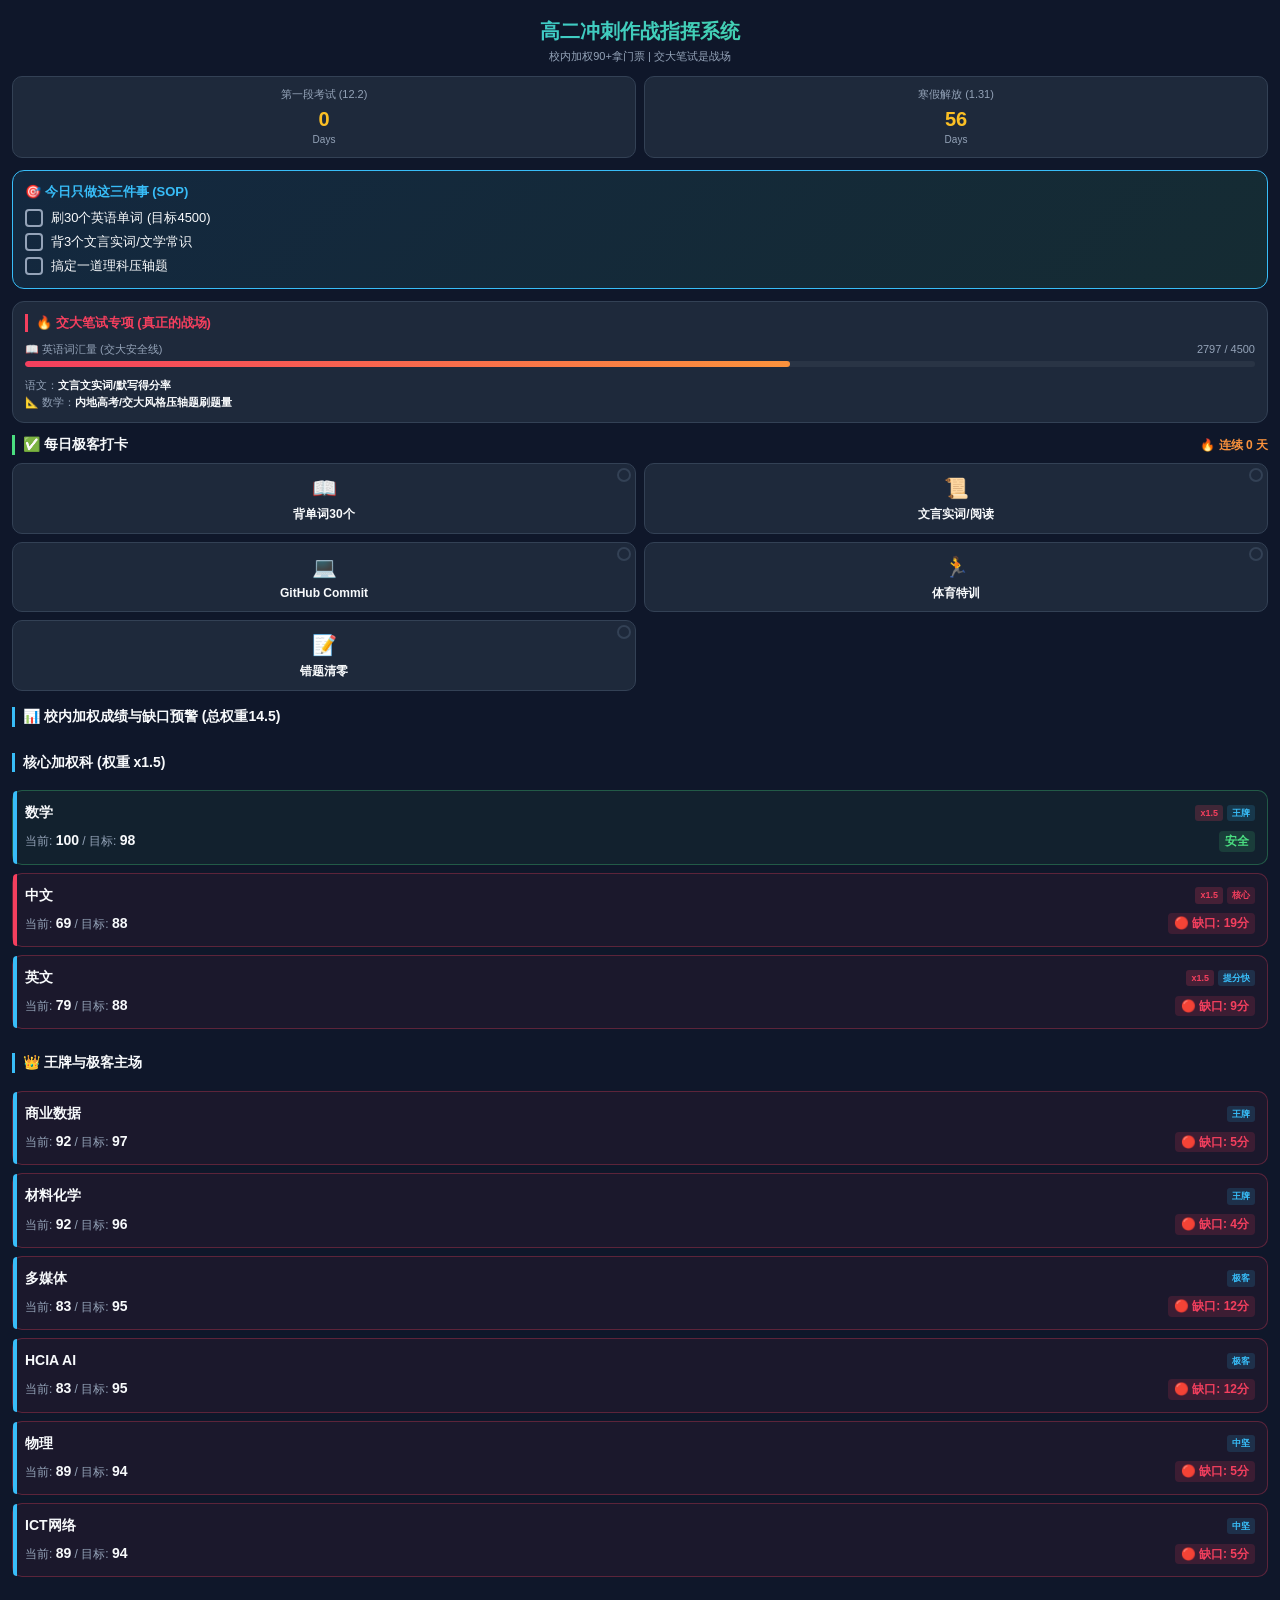
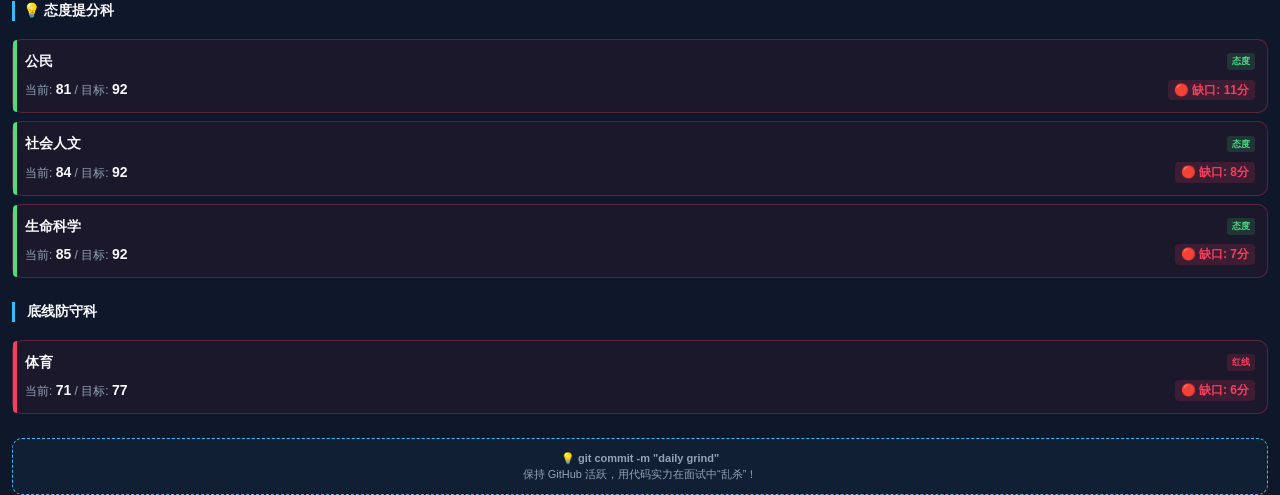
==== commit 631338df: "Revise target.html for improved layout and styles Updated the HTML structure and styles for the dash" ====
--- a/target.html
+++ b/target.html
@@ -2,203 +2,411 @@
 <html lang="zh-CN">
 <head>
     <meta charset="UTF-8">
-    <meta name="viewport" content="width=device-width, initial-scale=1.0">
-    <title>上海交大保送作战面板</title>
+    <meta name="viewport" content="width=device-width, initial-scale=1.0, maximum-scale=1.0, user-scalable=no, viewport-fit=cover">
+    <title>高二冲刺 Dashboard</title>
+    <meta name="apple-mobile-web-app-capable" content="yes">
+    <meta name="mobile-web-app-capable" content="yes">
+    <meta name="apple-mobile-web-app-status-bar-style" content="black-translucent">
+    <meta name="apple-mobile-web-app-title" content="高二目标">
+    <meta name="theme-color" content="#0f172a">
+    <link rel="icon" href="https://cdn.jsdelivr.net/gh/twitter/twemoji@14.0.2/assets/72x72/1f3af.png">
+    <link rel="apple-touch-icon" href="https://cdn.jsdelivr.net/gh/twitter/twemoji@14.0.2/assets/72x72/1f3af.png">
+
     <style>
         :root {
-            --bg: #121212;
-            --card-bg: #1e1e1e;
-            --text: #e0e0e0;
-            --danger: #ff4c4c;
-            --warning: #ffb84d;
-            --success: #4caf50;
-            --accent: #3b82f6;
-        }
+            --bg-color: #0f172a;
+            --card-bg: #1e293b;
+            --text-main: #f8fafc;
+            --text-sub: #94a3b8;
+            --accent-blue: #38bdf8;
+            --accent-green: #4ade80;
+            --accent-red: #f43f5e;
+            --accent-orange: #fb923c;
+            --accent-yellow: #fbbf24;
+            --border-color: #334155;
+        }
+        * { box-sizing: border-box; margin: 0; padding: 0; -webkit-tap-highlight-color: transparent; }
         body {
-            font-family: -apple-system, BlinkMacSystemFont, "Segoe UI", Roboto, Helvetica, Arial, sans-serif;
-            background-color: var(--bg);
-            color: var(--text);
-            margin: 0;
-            padding: 15px;
-            line-height: 1.5;
-        }
-        .container { max-width: 800px; margin: 0 auto; }
-        header {
-            text-align: center;
-            margin-bottom: 20px;
-            border-bottom: 2px solid #333;
-            padding-bottom: 15px;
-        }
-        h1 { margin: 0; font-size: 24px; color: #fff; }
-        .countdown { font-size: 18px; color: var(--warning); font-weight: bold; margin-top: 5px; }
+            font-family: -apple-system, BlinkMacSystemFont, "Segoe UI", Roboto, sans-serif;
+            background-color: var(--bg-color);
+            color: var(--text-main);
+            line-height: 1.4;
+            padding: 12px;
+            padding-bottom: 40px;
+            padding-bottom: env(safe-area-inset-bottom);
+        }
         
-        .grid { display: grid; grid-template-columns: 1fr; gap: 15px; }
-        @media(min-width: 600px) { .grid { grid-template-columns: 1fr 1fr; } }
-
-        .card {
-            background: var(--card-bg);
-            padding: 15px;
-            border-radius: 10px;
-            box-shadow: 0 4px 6px rgba(0,0,0,0.3);
-        }
-        .card h2 { margin-top: 0; font-size: 18px; border-bottom: 1px solid #333; padding-bottom: 8px; }
+        /* 首屏紧凑布局优化 */
+        .header { text-align: center; margin-bottom: 12px; padding-top: 5px; }
+        .header h1 { font-size: 20px; font-weight: 700; margin-bottom: 4px; background: linear-gradient(90deg, var(--accent-blue), var(--accent-green)); -webkit-background-clip: text; -webkit-text-fill-color: transparent; }
+        .header p { font-size: 11px; color: var(--text-sub); }
         
-        /* 分数条样式 */
-        .score-row { display: flex; justify-content: space-between; margin-bottom: 5px; font-size: 14px; font-weight: bold;}
-        .progress-bg { background: #333; height: 10px; border-radius: 5px; overflow: hidden; margin-bottom: 12px;}
-        .progress-bar { height: 100%; transition: width 0.5s; }
+        .time-grid { display: grid; grid-template-columns: 1fr 1fr; gap: 8px; margin-bottom: 12px; }
+        .time-card { background: var(--card-bg); border: 1px solid var(--border-color); border-radius: 10px; padding: 10px; text-align: center; }
+        .time-card .label { font-size: 11px; color: var(--text-sub); margin-bottom: 2px; }
+        .time-card .value { font-size: 20px; font-weight: 800; color: var(--accent-yellow); }
+        .time-card .unit { font-size: 10px; color: var(--text-sub); }
+        .time-card.urgent .value { color: var(--accent-red); animation: pulse 2s infinite; }
+        @keyframes pulse { 0% { opacity: 1; } 50% { opacity: 0.7; } 100% { opacity: 1; } }
+
+        /* SOP 模块 */
+        .sop-card { background: linear-gradient(135deg, rgba(56, 189, 248, 0.1), rgba(74, 222, 128, 0.1)); border: 1px solid var(--accent-blue); border-radius: 12px; padding: 12px; margin-bottom: 12px; }
+        .sop-title { font-size: 13px; font-weight: 700; color: var(--accent-blue); margin-bottom: 8px; display: flex; align-items: center; gap: 6px; }
+        .sop-list { display: flex; flex-direction: column; gap: 6px; }
+        .sop-item { display: flex; align-items: center; gap: 8px; font-size: 13px; cursor: pointer; }
+        .sop-check { width: 18px; height: 18px; border: 2px solid var(--text-sub); border-radius: 4px; display: flex; align-items: center; justify-content: center; font-size: 12px; color: transparent; transition: all 0.2s; flex-shrink: 0; }
+        .sop-item.done .sop-check { background: var(--accent-green); border-color: var(--accent-green); color: #fff; }
+        .sop-item.done .sop-text { text-decoration: line-through; color: var(--text-sub); }
+
+        /* 交大笔试专项 */
+        .sjtu-card { background: var(--card-bg); border: 1px solid var(--border-color); border-radius: 12px; padding: 12px; margin-bottom: 12px; }
+        .sjtu-header { font-size: 13px; font-weight: 700; color: var(--accent-red); margin-bottom: 10px; border-left: 3px solid var(--accent-red); padding-left: 8px; }
+        .vocab-progress { margin-bottom: 10px; }
+        .vocab-info { display: flex; justify-content: space-between; font-size: 11px; color: var(--text-sub); margin-bottom: 4px; }
+        .vocab-bar-bg { background: rgba(255,255,255,0.05); height: 6px; border-radius: 3px; overflow: hidden; }
+        .vocab-bar-fill { background: linear-gradient(90deg, var(--accent-red), var(--accent-orange)); height: 100%; border-radius: 3px; transition: width 0.5s ease; }
+        .sjtu-focus { font-size: 11px; color: var(--text-sub); line-height: 1.5; }
+        .sjtu-focus span { color: var(--text-main); font-weight: 600; }
+
+        /* 打卡模块 */
+        .habit-header { display: flex; justify-content: space-between; align-items: center; margin-bottom: 8px; padding-left: 8px; border-left: 3px solid var(--accent-green); }
+        .habit-header .title { font-size: 14px; font-weight: 600; }
+        .habit-header .streak { font-size: 12px; color: var(--accent-orange); font-weight: 700; }
+        .habit-grid { display: grid; grid-template-columns: 1fr 1fr; gap: 8px; margin-bottom: 16px; }
+        .habit-btn { background: var(--card-bg); border: 1px solid var(--border-color); border-radius: 10px; padding: 10px 8px; text-align: center; cursor: pointer; transition: all 0.2s; position: relative; }
+        .habit-btn:active { transform: scale(0.96); }
+        .habit-btn.completed { border-color: var(--accent-green); background: rgba(74, 222, 128, 0.08); }
+        .habit-icon { font-size: 20px; margin-bottom: 4px; display: block; }
+        .habit-name { font-size: 12px; font-weight: 600; color: var(--text-main); }
+        .habit-check { position: absolute; top: 4px; right: 4px; width: 14px; height: 14px; border-radius: 50%; border: 2px solid var(--border-color); display: flex; align-items: center; justify-content: center; font-size: 8px; color: transparent; }
+        .habit-btn.completed .habit-check { background: var(--accent-green); border-color: var(--accent-green); color: #fff; }
+
+        /* 成绩与缺口模块 */
+        .section-title { font-size: 14px; font-weight: 600; margin-bottom: 10px; padding-left: 8px; border-left: 3px solid var(--accent-blue); margin-top: 16px; }
+        .card-list { display: flex; flex-direction: column; gap: 8px; }
+        .subject-card { background: var(--card-bg); border: 1px solid var(--border-color); border-radius: 10px; padding: 12px; position: relative; }
+        .subject-card::before { content: ''; position: absolute; top: 0; left: 0; width: 4px; height: 100%; border-radius: 10px 0 0 10px; }
+        .subject-card.type-core::before { background: var(--accent-blue); }
+        .subject-card.type-attitude::before { background: var(--accent-green); }
+        .subject-card.type-danger::before { background: var(--accent-red); }
         
-        /* 专项任务样式 */
-        .task-item {
-            display: flex; align-items: center; margin-bottom: 10px; cursor: pointer;
-            padding: 8px; background: #252525; border-radius: 6px;
-        }
-        .task-item input { margin-right: 10px; width: 18px; height: 18px; cursor: pointer;}
-        .task-item.completed label { text-decoration: line-through; color: #777; }
-        .task-desc { font-size: 12px; color: #888; margin-left: 28px; margin-top: -5px; margin-bottom: 10px;}
+        /* 红绿灯背景提示 */
+        .subject-card.bg-danger { background: rgba(244, 63, 94, 0.05); border-color: rgba(244, 63, 94, 0.3); }
+        .subject-card.bg-safe { background: rgba(74, 222, 128, 0.05); border-color: rgba(74, 222, 128, 0.3); }
+
+        .card-header { display: flex; justify-content: space-between; align-items: center; margin-bottom: 8px; }
+        .subject-name { font-size: 14px; font-weight: 600; }
+        .subject-tags { display: flex; gap: 4px; }
+        .tag { font-size: 9px; padding: 2px 5px; border-radius: 3px; font-weight: 600; }
+        .tag-weight { background: rgba(244, 63, 94, 0.2); color: var(--accent-red); }
+        .tag-core { background: rgba(56, 189, 248, 0.15); color: var(--accent-blue); }
+        .tag-attitude { background: rgba(74, 222, 128, 0.15); color: var(--accent-green); }
+        .tag-danger { background: rgba(244, 63, 94, 0.15); color: var(--accent-red); }
+
+        .score-row { display: flex; justify-content: space-between; align-items: center; }
+        .score-target { font-size: 12px; color: var(--text-sub); }
+        .score-target span { color: var(--text-main); font-weight: 700; font-size: 14px; }
+        .gap-indicator { font-size: 12px; font-weight: 700; padding: 2px 6px; border-radius: 4px; }
+        .gap-danger { background: rgba(244, 63, 94, 0.15); color: var(--accent-red); }
+        .gap-safe { background: rgba(74, 222, 128, 0.15); color: var(--accent-green); }
+        
+        .strategy-text { font-size: 11px; color: var(--text-sub); margin-top: 8px; padding-top: 8px; border-top: 1px dashed var(--border-color); }
+        .strategy-text strong { color: var(--text-main); }
+
+        .footer-note { text-align: center; font-size: 11px; color: var(--text-sub); margin-top: 24px; padding: 12px; background: rgba(56, 189, 248, 0.05); border-radius: 10px; border: 1px dashed var(--accent-blue); }
     </style>
 </head>
 <body>
-    <div class="container">
-        <header>
-            <h1>🎯 交大保送作战面板</h1>
-            <div class="countdown" id="countdown">距离决战还有: 计算中...</div>
-        </header>
-
-        <div class="grid">
-            <!-- 核心成绩与缺口 -->
-            <div class="card">
-                <h2>📊 成绩与缺口分析</h2>
-                <div id="scores-container"></div>
+    <div class="header">
+        <h1>高二冲刺作战指挥系统</h1>
+        <p>校内加权90+拿门票 | 交大笔试是战场</p>
+    </div>
+
+    <!-- 1. 时间与进度 -->
+    <div class="time-grid">
+        <div class="time-card" id="card-p1">
+            <div class="label">第一段考试 (12.2)</div>
+            <div class="value" id="days-p1">--</div>
+            <div class="unit">Days</div>
+        </div>
+        <div class="time-card">
+            <div class="label">寒假解放 (1.31)</div>
+            <div class="value" id="days-break">--</div>
+            <div class="unit">Days</div>
+        </div>
+    </div>
+
+    <!-- 2. SOP：今日只做这三件事 -->
+    <div class="sop-card">
+        <div class="sop-title">🎯 今日只做这三件事 (SOP)</div>
+        <div class="sop-list" id="sop-list">
+            <div class="sop-item" data-sop="0"><div class="sop-check">✓</div><div class="sop-text">刷30个英语单词 (目标4500)</div></div>
+            <div class="sop-item" data-sop="1"><div class="sop-check">✓</div><div class="sop-text">背3个文言实词/文学常识</div></div>
+            <div class="sop-item" data-sop="2"><div class="sop-check">✓</div><div class="sop-text">搞定一道理科压轴题</div></div>
+        </div>
+    </div>
+
+    <!-- 3. 交大笔试专项 -->
+    <div class="sjtu-card">
+        <div class="sjtu-header">🔥 交大笔试专项 (真正的战场)</div>
+        <div class="vocab-progress">
+            <div class="vocab-info">
+                <span>📖 英语词汇量 (交大安全线)</span>
+                <span id="vocab-text">2797 / 4500</span>
             </div>
-
-            <!-- 交大笔试专项 -->
-            <div class="card">
-                <h2>⚔️ 交大笔试特训 (中英数)</h2>
-                <div class="score-row"><span>英语词汇量 (目标4500)</span> <span id="vocab-text">2797 / 4500</span></div>
-                <div class="progress-bg"><div class="progress-bar" id="vocab-bar" style="width: 62%; background: var(--warning);"></div></div>
-                
-                <div class="score-row"><span>语文基础分守住 (默写/文言)</span> <span>必须100%</span></div>
-                <div class="progress-bg"><div class="progress-bar" style="width: 100%; background: var(--success);"></div></div>
-                <p style="font-size:12px; color:#aaa; margin-top:5px;">* 语文是你的生死线，理科决定上限，语文决定你能不能进考场。</p>
-            </div>
-
-            <!-- 每日打卡 -->
-            <div class="card" style="grid-column: 1 / -1;">
-                <h2>🔥 每日极客打卡 (连续 <span id="streak">0</span> 天)</h2>
-                <div id="tasks-container"></div>
-                <button onclick="resetTasks()" style="margin-top:10px; background:#333; color:#fff; border:none; padding:5px 10px; border-radius:5px; cursor:pointer;">手动重置今日打卡</button>
+            <div class="vocab-bar-bg">
+                <div class="vocab-bar-fill" id="vocab-fill" style="width: 0%"></div>
             </div>
         </div>
+        <div class="sjtu-focus">
+             语文：<span id="focus-chinese">文言文实词/默写</span><br>
+            📐 数学：<span id="focus-math">内地高考/交大风格压轴题刷题</span>
+        </div>
+    </div>
+
+    <!-- 4. 每日打卡 -->
+    <div class="habit-header">
+        <div class="title">✅ 每日极客打卡</div>
+        <div class="streak" id="streak-display"> 连续 0 天</div>
+    </div>
+    <div class="habit-grid" id="habit-grid">
+        <!-- JS 动态渲染 -->
+    </div>
+
+    <!-- 5. 校内成绩与缺口预警 -->
+    <div class="section-title">📊 校内加权成绩与缺口预警 (总权重14.5)</div>
+    <div class="card-list" id="subject-list">
+        <!-- JS 动态渲染 -->
+    </div>
+
+    <div class="footer-note">
+        💡 <strong>git commit -m "daily grind"</strong><br>
+        保持 GitHub 活跃，用代码实力在面试中“乱杀”！
     </div>
 
     <script>
-        // ================= 数据配置区（每次考试后只改这里）=================
-        const data = {
-            chinese: { current: 69, target: 80, name: "语文" }, // 红色警报区
-            english: { current: 82, target: 85, name: "英语" },
-            math: { current: 100, target: 95, name: "数学" }, // 已经超神
-            physics: { current: 95, target: 90, name: "物理" },
-            chemistry: { current: 84, target: 88, name: "化学" },
-            vocab: { current: 2797, target: 4500 }
+        // ==========================================
+        // 🌟 核心配置区 (以后改分数只改这里！) 
+        // ==========================================
+        const CONFIG = {
+            sjtuExam: {
+                vocabCurrent: 2797, // 当前词汇量
+                vocabTarget: 4500,  // 交大笔试安全线
+                focusChinese: '文言文实词/默写得分率',
+                focusMath: '内地高考/交大风格压轴题刷题量'
+            },
+            habits: [
+                { id: 'english', icon: '📖', name: '背单词30个' },
+                { id: 'chinese', icon: '📜', name: '文言实词/阅读' },
+                { id: 'github', icon: '💻', name: 'GitHub Commit' },
+                { id: 'sport', icon: '🏃', name: '体育特训' },
+                { id: 'review', icon: '📝', name: '错题清零' }
+            ],
+            // 科目数据：current为当前最新分数，target为第三段目标分数
+            subjects: [
+                { id: 'math', name: '数学', weight: 1.5, current: 100, target: 98, tag: '王牌', type: 'core' },
+                { id: 'chinese', name: '中文', weight: 1.5, current: 69, target: 88, tag: '核心', type: 'danger' },
+                { id: 'english', name: '英文', weight: 1.5, current: 79, target: 88, tag: '提分快', type: 'core' },
+                { id: 'business', name: '商业数据', weight: 1.0, current: 92, target: 97, tag: '王牌', type: 'core' },
+                { id: 'material', name: '材料化学', weight: 1.0, current: 92, target: 96, tag: '王牌', type: 'core' },
+                { id: 'multimedia', name: '多媒体', weight: 1.0, current: 83, target: 95, tag: '极客', type: 'core' },
+                { id: 'hcia', name: 'HCIA AI', weight: 1.0, current: 83, target: 95, tag: '极客', type: 'core' },
+                { id: 'physics', name: '物理', weight: 1.0, current: 89, target: 94, tag: '中坚', type: 'core' },
+                { id: 'ict', name: 'ICT网络', weight: 1.0, current: 89, target: 94, tag: '中坚', type: 'core' },
+                { id: 'civic', name: '公民', weight: 1.0, current: 81, target: 92, tag: '态度', type: 'attitude' },
+                { id: 'social', name: '社会人文', weight: 1.0, current: 84, target: 92, tag: '态度', type: 'attitude' },
+                { id: 'biology', name: '生命科学', weight: 1.0, current: 85, target: 92, tag: '态度', type: 'attitude' },
+                { id: 'sport', name: '体育', weight: 1.0, current: 71, target: 77, tag: '红线', type: 'danger' }
+            ]
         };
 
-        const tasks = [
-            { id: "t1", text: "🧠 语文：背 3 个文言文实词/虚词", desc: "死分，像背化学方程式一样" },
-            { id: "t2", text: "📖 语文：做 1 篇阅读并总结踩分公式", desc: "不要凭感觉，要按点作答" },
-            { id: "t3", text: "📱 英语：墨墨背单词 30新+100复习", desc: "词汇量是生命线" },
-            { id: "t4", text: "📐 数理化：保持手感，刷题", desc: "你的王牌，绝不能掉" }
-        ];
-
-        // 决战日期：2027年交大保送考大概在高三上（2027年10月左右）
-        const targetDate = new Date("2027-10-01T00:00:00").getTime();
-        // ================================================================
-
-        // 渲染成绩单
-        const scoresDiv = document.getElementById("scores-container");
-        for (const [key, item] of Object.entries(data)) {
-            if(key === 'vocab') continue;
-            let gap = (item.target - item.current).toFixed(1);
-            let isDanger = gap > 5; // 缺口大于5分算危险
-            let color = isDanger ? "var(--danger)" : (gap > 0 ? "var(--warning)" : "var(--success)");
-            let width = Math.min((item.current / item.target) * 100, 100);
+        // ==========================================
+        // 渲染逻辑
+        // ==========================================
+        
+        // 1. 渲染交大笔试专项
+        function renderSJTU() {
+            const { vocabCurrent, vocabTarget, focusChinese, focusMath } = CONFIG.sjtuExam;
+            document.getElementById('vocab-text').innerText = `${vocabCurrent} / ${vocabTarget}`;
+            document.getElementById('vocab-fill').style.width = `${Math.min(100, (vocabCurrent / vocabTarget) * 100)}%`;
+            document.getElementById('focus-chinese').innerText = focusChinese;
+            document.getElementById('focus-math').innerText = focusMath;
+        }
+
+        // 2. 渲染科目与缺口 (Gap)
+        function renderSubjects() {
+            const list = document.getElementById('subject-list');
+            list.innerHTML = '';
             
-            let gapText = gap > 0 ? `缺口: ${gap}分` : `超目标: ${Math.abs(gap)}分`;
+            // 分组：加权核心、普通、态度、红线
+            const groups = {
+                core: CONFIG.subjects.filter(s => s.weight === 1.5),
+                normal: CONFIG.subjects.filter(s => s.weight === 1.0 && s.type === 'core'),
+                attitude: CONFIG.subjects.filter(s => s.type === 'attitude'),
+                danger: CONFIG.subjects.filter(s => s.type === 'danger' && s.weight === 1.0)
+            };
+
+            const titles = { core: ' 核心加权科 (权重 x1.5)', normal: '👑 王牌与极客主场', attitude: '💡 态度提分科', danger: '️ 底线防守科' };
+
+            for (const [key, subjects] of Object.entries(groups)) {
+                if (subjects.length === 0) continue;
+                
+                const titleDiv = document.createElement('div');
+                titleDiv.className = 'section-title';
+                titleDiv.style.marginTop = '16px';
+                titleDiv.innerText = titles[key];
+                list.appendChild(titleDiv);
+
+                subjects.forEach(sub => {
+                    const gap = sub.target - sub.current;
+                    const isDanger = gap > 0;
+                    const bgClass = isDanger ? 'bg-danger' : 'bg-safe';
+                    const gapHtml = isDanger 
+                        ? `<span class="gap-indicator gap-danger">🔴 缺口: ${gap}分</span>` 
+                        : `<span class="gap-indicator gap-safe"> 安全</span>`;
+                    
+                    const weightTag = sub.weight === 1.5 ? `<span class="tag tag-weight">x1.5</span>` : '';
+                    
+                    const card = document.createElement('div');
+                    card.className = `subject-card type-${sub.type} ${bgClass}`;
+                    card.innerHTML = `
+                        <div class="card-header">
+                            <span class="subject-name">${sub.name}</span>
+                            <div class="subject-tags">
+                                ${weightTag}
+                                <span class="tag tag-${sub.type}">${sub.tag}</span>
+                            </div>
+                        </div>
+                        <div class="score-row">
+                            <div class="score-target">当前: <span>${sub.current}</span> / 目标: <span>${sub.target}</span></div>
+                            ${gapHtml}
+                        </div>
+                    `;
+                    list.appendChild(card);
+                });
+            }
+        }
+
+        // 3. 渲染打卡与 Streak
+        function renderHabits() {
+            const grid = document.getElementById('habit-grid');
+            grid.innerHTML = '';
+            CONFIG.habits.forEach(habit => {
+                const btn = document.createElement('div');
+                btn.className = 'habit-btn';
+                btn.setAttribute('data-habit', habit.id);
+                btn.innerHTML = `
+                    <div class="habit-check">✓</div>
+                    <span class="habit-icon">${habit.icon}</span>
+                    <div class="habit-name">${habit.name}</div>
+                `;
+                grid.appendChild(btn);
+            });
+            loadHabitsAndStreak();
+        }
+
+        // 4. 倒计时
+        function updateTime() {
+            const now = new Date();
+            const dateP1 = new Date('2026-12-02'); 
+            const dateBreak = new Date('2027-01-31'); 
             
-            scoresDiv.innerHTML += `
-                <div class="score-row">
-                    <span style="color: ${isDanger ? 'var(--danger)' : 'var(--text)'}">${item.name}</span>
-                    <span style="color: ${color}">${item.current} / ${item.target} (${gapText})</span>
-                </div>
-                <div class="progress-bg">
-                    <div class="progress-bar" style="width: ${width}%; background: ${color};"></div>
-                </div>
-            `;
-        }
-
-        // 渲染词汇量
-        document.getElementById("vocab-text").innerText = `${data.vocab.current} / ${data.vocab.target}`;
-        let vocabPct = (data.vocab.current / data.vocab.target) * 100;
-        document.getElementById("vocab-bar").style.width = `${vocabPct}%`;
-
-        // 倒计时逻辑
-        setInterval(() => {
-            const now = new Date().getTime();
-            const distance = targetDate - now;
-            const days = Math.floor(distance / (1000 * 60 * 60 * 24));
-            document.getElementById("countdown").innerText = `距离决战还有: ${days} 天`;
-        }, 1000);
-
-        // 打卡逻辑 (LocalStorage)
-        const taskContainer = document.getElementById("tasks-container");
-        let completedTasks = JSON.parse(localStorage.getItem("tasks_" + new Date().toDateString())) || [];
-        let streak = parseInt(localStorage.getItem("streak")) || 0;
-
-        function renderTasks() {
-            taskContainer.innerHTML = "";
-            tasks.forEach(task => {
-                const isChecked = completedTasks.includes(task.id);
-                taskContainer.innerHTML += `
-                    <div>
-                        <label class="task-item ${isChecked ? 'completed' : ''}">
-                            <input type="checkbox" ${isChecked ? 'checked' : ''} onchange="toggleTask('${task.id}')">
-                            <span>${task.text}</span>
-                        </label>
-                        <div class="task-desc">${task.desc}</div>
-                    </div>
-                `;
+            const daysP1 = Math.ceil((dateP1 - now) / (1000 * 60 * 60 * 24));
+            const daysBreak = Math.ceil((dateBreak - now) / (1000 * 60 * 60 * 24));
+            
+            document.getElementById('days-p1').innerText = daysP1 > 0 ? daysP1 : 0;
+            document.getElementById('days-break').innerText = daysBreak > 0 ? daysBreak : 0;
+
+            if (daysP1 <= 7 && daysP1 > 0) {
+                document.getElementById('card-p1').classList.add('urgent');
+            }
+        }
+
+        // ==========================================
+        // 交互逻辑 (LocalStorage)
+        // ==========================================
+        function loadHabitsAndStreak() {
+            const todayStr = new Date().toDateString();
+            const yesterdayStr = new Date(Date.now() - 86400000).toDateString();
+            
+            const savedData = JSON.parse(localStorage.getItem('habits_data') || '{}');
+            const streak = parseInt(localStorage.getItem('streak') || '0');
+            const lastCheckIn = localStorage.getItem('lastCheckInDate');
+
+            // 更新 Streak 显示
+            document.getElementById('streak-display').innerText = `🔥 连续 ${streak} 天`;
+
+            // 渲染打卡状态
+            const habitBtns = document.querySelectorAll('.habit-btn');
+            if (savedData.date !== todayStr) {
+                habitBtns.forEach(btn => btn.classList.remove('completed'));
+            } else {
+                habitBtns.forEach(btn => {
+                    const id = btn.getAttribute('data-habit');
+                    if (savedData.habits && savedData.habits[id]) btn.classList.add('completed');
+                });
+            }
+
+            // 绑定点击事件
+            habitBtns.forEach(btn => {
+                btn.addEventListener('click', () => {
+                    btn.classList.toggle('completed');
+                    const id = btn.getAttribute('data-habit');
+                    const data = JSON.parse(localStorage.getItem('habits_data') || '{ "habits": {} }');
+                    data.date = todayStr;
+                    if (!data.habits) data.habits = {};
+                    data.habits[id] = btn.classList.contains('completed');
+                    localStorage.setItem('habits_data', JSON.stringify(data));
+
+                    // 计算 Streak
+                    let currentStreak = parseInt(localStorage.getItem('streak') || '0');
+                    const lastDate = localStorage.getItem('lastCheckInDate');
+                    
+                    if (btn.classList.contains('completed')) {
+                        if (lastDate === yesterdayStr) currentStreak++;
+                        else if (lastDate !== todayStr) currentStreak = 1;
+                    } else {
+                        // 取消打卡不扣减 streak，但逻辑上可以复杂化，这里保持简单
+                    }
+                    
+                    localStorage.setItem('streak', currentStreak);
+                    localStorage.setItem('lastCheckInDate', todayStr);
+                    document.getElementById('streak-display').innerText = `🔥 连续 ${currentStreak} 天`;
+                    if (navigator.vibrate) navigator.vibrate(50);
+                });
             });
-            document.getElementById("streak").innerText = streak;
-        }
-
-        function toggleTask(id) {
-            if (completedTasks.includes(id)) {
-                completedTasks = completedTasks.filter(t => t !== id);
-            } else {
-                completedTasks.push(id);
+        }
+
+        // SOP 打卡逻辑
+        function initSOP() {
+            const todayStr = new Date().toDateString();
+            const savedSOP = JSON.parse(localStorage.getItem('sop_data') || '{}');
+            const sopItems = document.querySelectorAll('.sop-item');
+            
+            if (savedSOP.date === todayStr && savedSOP.items) {
+                sopItems.forEach((item, index) => {
+                    if (savedSOP.items[index]) item.classList.add('done');
+                });
             }
-            localStorage.setItem("tasks_" + new Date().toDateString(), JSON.stringify(completedTasks));
-            
-            // 简单的连续天数逻辑
-            if(completedTasks.length === tasks.length) {
-                let lastDone = localStorage.getItem("lastDone");
-                let today = new Date().toDateString();
-                if(lastDone !== today) {
-                    streak++;
-                    localStorage.setItem("streak", streak);
-                    localStorage.setItem("lastDone", today);
-                }
-            }
-            renderTasks();
-        }
-
-        function resetTasks() {
-            completedTasks = [];
-            localStorage.setItem("tasks_" + new Date().toDateString(), JSON.stringify(completedTasks));
-            renderTasks();
-        }
-
-        renderTasks();
+
+            sopItems.forEach(item => {
+                item.addEventListener('click', () => {
+                    item.classList.toggle('done');
+                    const data = { date: todayStr, items: [] };
+                    sopItems.forEach(i => data.items.push(i.classList.contains('done')));
+                    localStorage.setItem('sop_data', JSON.stringify(data));
+                });
+            });
+        }
+
+        // 初始化
+        renderSJTU();
+        renderSubjects();
+        renderHabits();
+        updateTime();
+        initSOP();
+        setInterval(updateTime, 60000);
+
     </script>
 </body>
 </html>
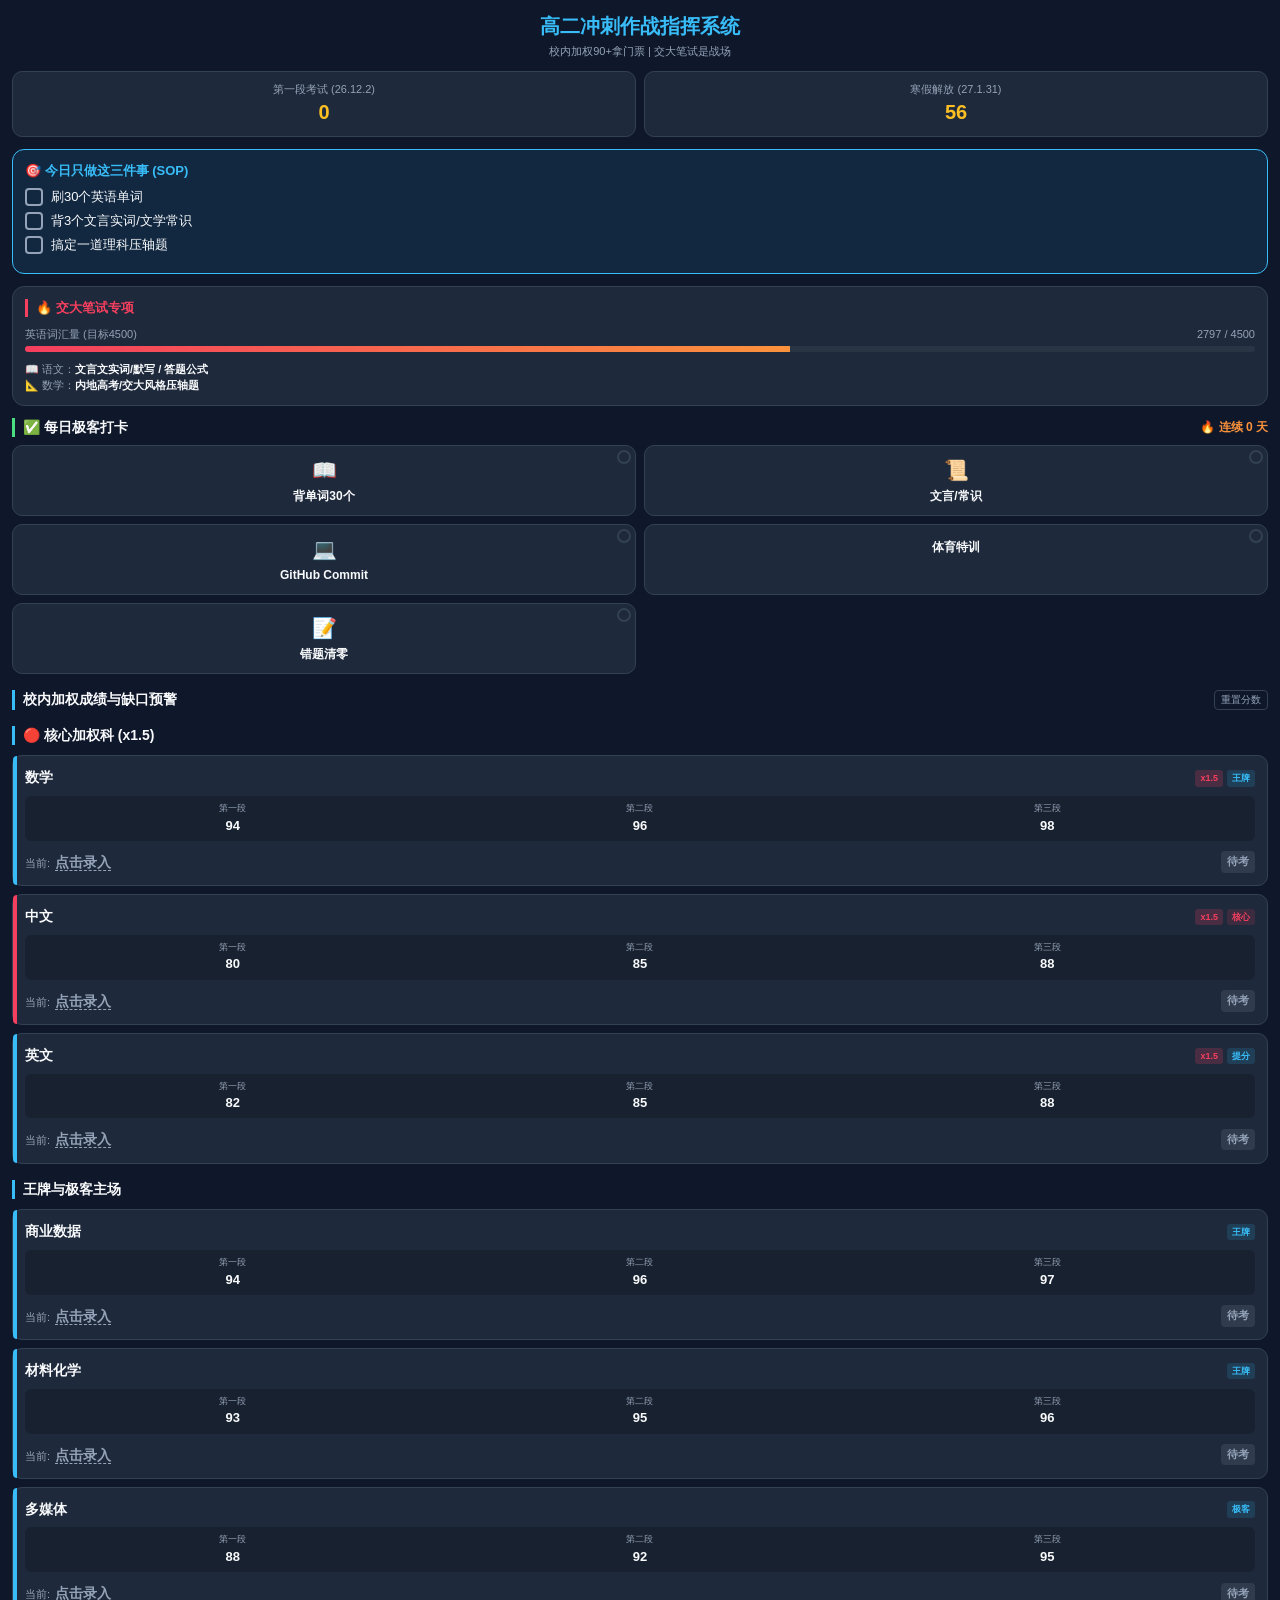
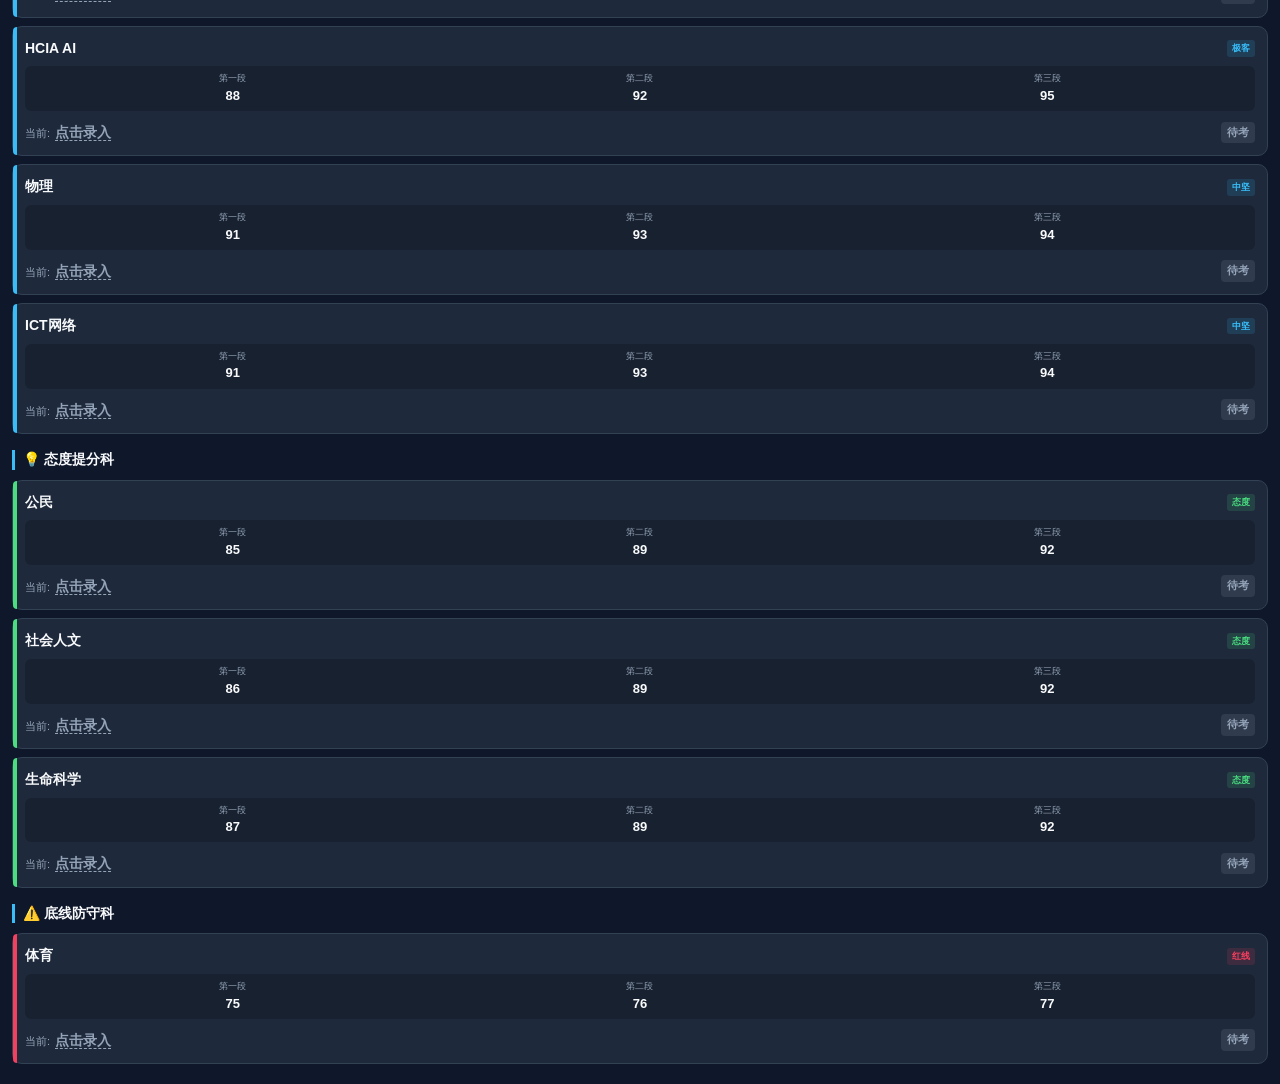
==== commit f579ca23: "Update fmt.Println message from 'Hello' to 'Goodbye'" ====
--- a/target.html
+++ b/target.html
@@ -2,118 +2,90 @@
 <html lang="zh-CN">
 <head>
     <meta charset="UTF-8">
-    <meta name="viewport" content="width=device-width, initial-scale=1.0, maximum-scale=1.0, user-scalable=no, viewport-fit=cover">
+    <meta name="viewport" content="width=device-width, initial-scale=1.0, maximum-scale=1.0, user-scalable=no">
     <title>高二冲刺 Dashboard</title>
     <meta name="apple-mobile-web-app-capable" content="yes">
-    <meta name="mobile-web-app-capable" content="yes">
-    <meta name="apple-mobile-web-app-status-bar-style" content="black-translucent">
-    <meta name="apple-mobile-web-app-title" content="高二目标">
     <meta name="theme-color" content="#0f172a">
     <link rel="icon" href="https://cdn.jsdelivr.net/gh/twitter/twemoji@14.0.2/assets/72x72/1f3af.png">
     <link rel="apple-touch-icon" href="https://cdn.jsdelivr.net/gh/twitter/twemoji@14.0.2/assets/72x72/1f3af.png">
 
     <style>
         :root {
-            --bg-color: #0f172a;
-            --card-bg: #1e293b;
-            --text-main: #f8fafc;
-            --text-sub: #94a3b8;
-            --accent-blue: #38bdf8;
-            --accent-green: #4ade80;
-            --accent-red: #f43f5e;
-            --accent-orange: #fb923c;
-            --accent-yellow: #fbbf24;
-            --border-color: #334155;
+            --bg: #0f172a; --card: #1e293b; --text: #f8fafc; --sub: #94a3b8;
+            --blue: #38bdf8; --green: #4ade80; --red: #f43f5e; --orange: #fb923c; --yellow: #fbbf24; --border: #334155;
         }
         * { box-sizing: border-box; margin: 0; padding: 0; -webkit-tap-highlight-color: transparent; }
-        body {
-            font-family: -apple-system, BlinkMacSystemFont, "Segoe UI", Roboto, sans-serif;
-            background-color: var(--bg-color);
-            color: var(--text-main);
-            line-height: 1.4;
-            padding: 12px;
-            padding-bottom: 40px;
-            padding-bottom: env(safe-area-inset-bottom);
-        }
-        
-        /* 首屏紧凑布局优化 */
-        .header { text-align: center; margin-bottom: 12px; padding-top: 5px; }
-        .header h1 { font-size: 20px; font-weight: 700; margin-bottom: 4px; background: linear-gradient(90deg, var(--accent-blue), var(--accent-green)); -webkit-background-clip: text; -webkit-text-fill-color: transparent; }
-        .header p { font-size: 11px; color: var(--text-sub); }
+        body { font-family: sans-serif; background: var(--bg); color: var(--text); padding: 12px; line-height: 1.4; }
+        
+        .header { text-align: center; margin-bottom: 12px; }
+        .header h1 { font-size: 20px; color: var(--blue); margin-bottom: 4px; }
+        .header p { font-size: 11px; color: var(--sub); }
         
         .time-grid { display: grid; grid-template-columns: 1fr 1fr; gap: 8px; margin-bottom: 12px; }
-        .time-card { background: var(--card-bg); border: 1px solid var(--border-color); border-radius: 10px; padding: 10px; text-align: center; }
-        .time-card .label { font-size: 11px; color: var(--text-sub); margin-bottom: 2px; }
-        .time-card .value { font-size: 20px; font-weight: 800; color: var(--accent-yellow); }
-        .time-card .unit { font-size: 10px; color: var(--text-sub); }
-        .time-card.urgent .value { color: var(--accent-red); animation: pulse 2s infinite; }
-        @keyframes pulse { 0% { opacity: 1; } 50% { opacity: 0.7; } 100% { opacity: 1; } }
-
-        /* SOP 模块 */
-        .sop-card { background: linear-gradient(135deg, rgba(56, 189, 248, 0.1), rgba(74, 222, 128, 0.1)); border: 1px solid var(--accent-blue); border-radius: 12px; padding: 12px; margin-bottom: 12px; }
-        .sop-title { font-size: 13px; font-weight: 700; color: var(--accent-blue); margin-bottom: 8px; display: flex; align-items: center; gap: 6px; }
-        .sop-list { display: flex; flex-direction: column; gap: 6px; }
-        .sop-item { display: flex; align-items: center; gap: 8px; font-size: 13px; cursor: pointer; }
-        .sop-check { width: 18px; height: 18px; border: 2px solid var(--text-sub); border-radius: 4px; display: flex; align-items: center; justify-content: center; font-size: 12px; color: transparent; transition: all 0.2s; flex-shrink: 0; }
-        .sop-item.done .sop-check { background: var(--accent-green); border-color: var(--accent-green); color: #fff; }
-        .sop-item.done .sop-text { text-decoration: line-through; color: var(--text-sub); }
-
-        /* 交大笔试专项 */
-        .sjtu-card { background: var(--card-bg); border: 1px solid var(--border-color); border-radius: 12px; padding: 12px; margin-bottom: 12px; }
-        .sjtu-header { font-size: 13px; font-weight: 700; color: var(--accent-red); margin-bottom: 10px; border-left: 3px solid var(--accent-red); padding-left: 8px; }
-        .vocab-progress { margin-bottom: 10px; }
-        .vocab-info { display: flex; justify-content: space-between; font-size: 11px; color: var(--text-sub); margin-bottom: 4px; }
-        .vocab-bar-bg { background: rgba(255,255,255,0.05); height: 6px; border-radius: 3px; overflow: hidden; }
-        .vocab-bar-fill { background: linear-gradient(90deg, var(--accent-red), var(--accent-orange)); height: 100%; border-radius: 3px; transition: width 0.5s ease; }
-        .sjtu-focus { font-size: 11px; color: var(--text-sub); line-height: 1.5; }
-        .sjtu-focus span { color: var(--text-main); font-weight: 600; }
-
-        /* 打卡模块 */
-        .habit-header { display: flex; justify-content: space-between; align-items: center; margin-bottom: 8px; padding-left: 8px; border-left: 3px solid var(--accent-green); }
+        .time-card { background: var(--card); border: 1px solid var(--border); border-radius: 10px; padding: 10px; text-align: center; }
+        .time-card .label { font-size: 11px; color: var(--sub); }
+        .time-card .value { font-size: 20px; font-weight: 800; color: var(--yellow); }
+        
+        .sop-card { background: rgba(56, 189, 248, 0.1); border: 1px solid var(--blue); border-radius: 12px; padding: 12px; margin-bottom: 12px; }
+        .sop-title { font-size: 13px; font-weight: 700; color: var(--blue); margin-bottom: 8px; }
+        .sop-item { display: flex; align-items: center; gap: 8px; font-size: 13px; margin-bottom: 6px; cursor: pointer; }
+        .sop-check { width: 18px; height: 18px; border: 2px solid var(--sub); border-radius: 4px; display: flex; align-items: center; justify-content: center; font-size: 12px; color: transparent; }
+        .sop-item.done .sop-check { background: var(--green); border-color: var(--green); color: #fff; }
+        .sop-item.done .sop-text { text-decoration: line-through; color: var(--sub); }
+
+        .sjtu-card { background: var(--card); border: 1px solid var(--border); border-radius: 12px; padding: 12px; margin-bottom: 12px; }
+        .sjtu-header { font-size: 13px; font-weight: 700; color: var(--red); margin-bottom: 10px; border-left: 3px solid var(--red); padding-left: 8px; }
+        .vocab-info { display: flex; justify-content: space-between; font-size: 11px; color: var(--sub); margin-bottom: 4px; }
+        .vocab-bar-bg { background: rgba(255,255,255,0.05); height: 6px; border-radius: 3px; overflow: hidden; margin-bottom: 10px; }
+        .vocab-bar-fill { background: linear-gradient(90deg, var(--red), var(--orange)); height: 100%; transition: width 0.5s ease; }
+        .sjtu-focus { font-size: 11px; color: var(--sub); }
+        .sjtu-focus span { color: var(--text); font-weight: 600; }
+
+        .habit-header { display: flex; justify-content: space-between; align-items: center; margin-bottom: 8px; padding-left: 8px; border-left: 3px solid var(--green); }
         .habit-header .title { font-size: 14px; font-weight: 600; }
-        .habit-header .streak { font-size: 12px; color: var(--accent-orange); font-weight: 700; }
+        .habit-header .streak { font-size: 12px; color: var(--orange); font-weight: 700; }
         .habit-grid { display: grid; grid-template-columns: 1fr 1fr; gap: 8px; margin-bottom: 16px; }
-        .habit-btn { background: var(--card-bg); border: 1px solid var(--border-color); border-radius: 10px; padding: 10px 8px; text-align: center; cursor: pointer; transition: all 0.2s; position: relative; }
-        .habit-btn:active { transform: scale(0.96); }
-        .habit-btn.completed { border-color: var(--accent-green); background: rgba(74, 222, 128, 0.08); }
+        .habit-btn { background: var(--card); border: 1px solid var(--border); border-radius: 10px; padding: 10px 8px; text-align: center; cursor: pointer; position: relative; }
+        .habit-btn.completed { border-color: var(--green); background: rgba(74, 222, 128, 0.08); }
         .habit-icon { font-size: 20px; margin-bottom: 4px; display: block; }
-        .habit-name { font-size: 12px; font-weight: 600; color: var(--text-main); }
-        .habit-check { position: absolute; top: 4px; right: 4px; width: 14px; height: 14px; border-radius: 50%; border: 2px solid var(--border-color); display: flex; align-items: center; justify-content: center; font-size: 8px; color: transparent; }
-        .habit-btn.completed .habit-check { background: var(--accent-green); border-color: var(--accent-green); color: #fff; }
-
-        /* 成绩与缺口模块 */
-        .section-title { font-size: 14px; font-weight: 600; margin-bottom: 10px; padding-left: 8px; border-left: 3px solid var(--accent-blue); margin-top: 16px; }
-        .card-list { display: flex; flex-direction: column; gap: 8px; }
-        .subject-card { background: var(--card-bg); border: 1px solid var(--border-color); border-radius: 10px; padding: 12px; position: relative; }
+        .habit-name { font-size: 12px; font-weight: 600; }
+        .habit-check { position: absolute; top: 4px; right: 4px; width: 14px; height: 14px; border-radius: 50%; border: 2px solid var(--border); display: flex; align-items: center; justify-content: center; font-size: 8px; color: transparent; }
+        .habit-btn.completed .habit-check { background: var(--green); border-color: var(--green); color: #fff; }
+
+        .section-title { font-size: 14px; font-weight: 600; margin: 16px 0 10px 0; padding-left: 8px; border-left: 3px solid var(--blue); display: flex; justify-content: space-between; align-items: center;}
+        .reset-btn { font-size: 10px; color: var(--sub); background: none; border: 1px solid var(--border); padding: 2px 6px; border-radius: 4px; }
+        
+        .subject-card { background: var(--card); border: 1px solid var(--border); border-radius: 10px; padding: 12px; margin-bottom: 8px; position: relative; }
         .subject-card::before { content: ''; position: absolute; top: 0; left: 0; width: 4px; height: 100%; border-radius: 10px 0 0 10px; }
-        .subject-card.type-core::before { background: var(--accent-blue); }
-        .subject-card.type-attitude::before { background: var(--accent-green); }
-        .subject-card.type-danger::before { background: var(--accent-red); }
-        
-        /* 红绿灯背景提示 */
-        .subject-card.bg-danger { background: rgba(244, 63, 94, 0.05); border-color: rgba(244, 63, 94, 0.3); }
-        .subject-card.bg-safe { background: rgba(74, 222, 128, 0.05); border-color: rgba(74, 222, 128, 0.3); }
+        .subject-card.type-core::before { background: var(--blue); }
+        .subject-card.type-attitude::before { background: var(--green); }
+        .subject-card.type-danger::before { background: var(--red); }
+        .subject-card.bg-danger { background: rgba(244, 63, 94, 0.08); border-color: rgba(244, 63, 94, 0.4); }
+        .subject-card.bg-safe { background: rgba(74, 222, 128, 0.08); border-color: rgba(74, 222, 128, 0.4); }
 
         .card-header { display: flex; justify-content: space-between; align-items: center; margin-bottom: 8px; }
         .subject-name { font-size: 14px; font-weight: 600; }
         .subject-tags { display: flex; gap: 4px; }
         .tag { font-size: 9px; padding: 2px 5px; border-radius: 3px; font-weight: 600; }
-        .tag-weight { background: rgba(244, 63, 94, 0.2); color: var(--accent-red); }
-        .tag-core { background: rgba(56, 189, 248, 0.15); color: var(--accent-blue); }
-        .tag-attitude { background: rgba(74, 222, 128, 0.15); color: var(--accent-green); }
-        .tag-danger { background: rgba(244, 63, 94, 0.15); color: var(--accent-red); }
+        .tag-weight { background: rgba(244, 63, 94, 0.2); color: var(--red); }
+        .tag-core { background: rgba(56, 189, 248, 0.15); color: var(--blue); }
+        .tag-attitude { background: rgba(74, 222, 128, 0.15); color: var(--green); }
+        .tag-danger { background: rgba(244, 63, 94, 0.15); color: var(--red); }
+
+        .targets-grid { display: grid; grid-template-columns: 1fr 1fr 1fr; gap: 4px; margin-bottom: 10px; background: rgba(0,0,0,0.2); padding: 6px; border-radius: 6px; }
+        .target-item { text-align: center; }
+        .target-label { font-size: 9px; color: var(--sub); margin-bottom: 2px; }
+        .target-val { font-size: 13px; font-weight: 700; color: var(--text); }
 
         .score-row { display: flex; justify-content: space-between; align-items: center; }
-        .score-target { font-size: 12px; color: var(--text-sub); }
-        .score-target span { color: var(--text-main); font-weight: 700; font-size: 14px; }
-        .gap-indicator { font-size: 12px; font-weight: 700; padding: 2px 6px; border-radius: 4px; }
-        .gap-danger { background: rgba(244, 63, 94, 0.15); color: var(--accent-red); }
-        .gap-safe { background: rgba(74, 222, 128, 0.15); color: var(--accent-green); }
-        
-        .strategy-text { font-size: 11px; color: var(--text-sub); margin-top: 8px; padding-top: 8px; border-top: 1px dashed var(--border-color); }
-        .strategy-text strong { color: var(--text-main); }
-
-        .footer-note { text-align: center; font-size: 11px; color: var(--text-sub); margin-top: 24px; padding: 12px; background: rgba(56, 189, 248, 0.05); border-radius: 10px; border: 1px dashed var(--accent-blue); }
+        .current-val { font-size: 18px; font-weight: 800; color: var(--yellow); cursor: pointer; border-bottom: 1px dashed var(--sub); }
+        .current-val.empty { color: var(--sub); font-size: 14px; }
+        .score-input { width: 60px; font-size: 18px; font-weight: 800; background: transparent; border: none; border-bottom: 2px solid var(--blue); color: var(--yellow); text-align: center; outline: none; }
+        
+        .gap-indicator { font-size: 11px; font-weight: 700; padding: 3px 6px; border-radius: 4px; }
+        .gap-danger { background: rgba(244, 63, 94, 0.2); color: var(--red); }
+        .gap-safe { background: rgba(74, 222, 128, 0.2); color: var(--green); }
+        .gap-wait { background: rgba(148, 163, 184, 0.15); color: var(--sub); }
     </style>
 </head>
 <body>
@@ -122,291 +94,250 @@
         <p>校内加权90+拿门票 | 交大笔试是战场</p>
     </div>
 
-    <!-- 1. 时间与进度 -->
     <div class="time-grid">
-        <div class="time-card" id="card-p1">
-            <div class="label">第一段考试 (12.2)</div>
+        <div class="time-card">
+            <div class="label">第一段考试 (26.12.2)</div>
             <div class="value" id="days-p1">--</div>
-            <div class="unit">Days</div>
         </div>
         <div class="time-card">
-            <div class="label">寒假解放 (1.31)</div>
+            <div class="label">寒假解放 (27.1.31)</div>
             <div class="value" id="days-break">--</div>
-            <div class="unit">Days</div>
         </div>
     </div>
 
-    <!-- 2. SOP：今日只做这三件事 -->
     <div class="sop-card">
         <div class="sop-title">🎯 今日只做这三件事 (SOP)</div>
-        <div class="sop-list" id="sop-list">
-            <div class="sop-item" data-sop="0"><div class="sop-check">✓</div><div class="sop-text">刷30个英语单词 (目标4500)</div></div>
+        <div id="sop-list">
+            <div class="sop-item" data-sop="0"><div class="sop-check">✓</div><div class="sop-text">刷30个英语单词</div></div>
             <div class="sop-item" data-sop="1"><div class="sop-check">✓</div><div class="sop-text">背3个文言实词/文学常识</div></div>
             <div class="sop-item" data-sop="2"><div class="sop-check">✓</div><div class="sop-text">搞定一道理科压轴题</div></div>
         </div>
     </div>
 
-    <!-- 3. 交大笔试专项 -->
     <div class="sjtu-card">
-        <div class="sjtu-header">🔥 交大笔试专项 (真正的战场)</div>
-        <div class="vocab-progress">
-            <div class="vocab-info">
-                <span>📖 英语词汇量 (交大安全线)</span>
-                <span id="vocab-text">2797 / 4500</span>
-            </div>
-            <div class="vocab-bar-bg">
-                <div class="vocab-bar-fill" id="vocab-fill" style="width: 0%"></div>
-            </div>
+        <div class="sjtu-header">🔥 交大笔试专项</div>
+        <div class="vocab-info"><span> 英语词汇量 (目标4500)</span><span id="vocab-text">2797 / 4500</span></div>
+        <div class="vocab-bar-bg"><div class="vocab-bar-fill" id="vocab-fill" style="width: 62.1%"></div></div>
+        <div class="sjtu-focus">
+            📖 语文：<span>文言文实词/默写 / 答题公式</span><br>
+            📐 数学：<span>内地高考/交大风格压轴题</span>
         </div>
-        <div class="sjtu-focus">
-             语文：<span id="focus-chinese">文言文实词/默写</span><br>
-            📐 数学：<span id="focus-math">内地高考/交大风格压轴题刷题</span>
-        </div>
-    </div>
-
-    <!-- 4. 每日打卡 -->
+    </div>
+
     <div class="habit-header">
         <div class="title">✅ 每日极客打卡</div>
-        <div class="streak" id="streak-display"> 连续 0 天</div>
-    </div>
-    <div class="habit-grid" id="habit-grid">
-        <!-- JS 动态渲染 -->
-    </div>
-
-    <!-- 5. 校内成绩与缺口预警 -->
-    <div class="section-title">📊 校内加权成绩与缺口预警 (总权重14.5)</div>
-    <div class="card-list" id="subject-list">
-        <!-- JS 动态渲染 -->
-    </div>
-
-    <div class="footer-note">
-        💡 <strong>git commit -m "daily grind"</strong><br>
-        保持 GitHub 活跃，用代码实力在面试中“乱杀”！
-    </div>
+        <div class="streak" id="streak-display">🔥 连续 0 天</div>
+    </div>
+    <div class="habit-grid" id="habit-grid"></div>
+
+    <div class="section-title">
+        <span> 校内加权成绩与缺口预警</span>
+        <button class="reset-btn" onclick="resetScores()">重置分数</button>
+    </div>
+    <div id="subject-list"></div>
 
     <script>
-        // ==========================================
-        // 🌟 核心配置区 (以后改分数只改这里！) 
-        // ==========================================
-        const CONFIG = {
-            sjtuExam: {
-                vocabCurrent: 2797, // 当前词汇量
-                vocabTarget: 4500,  // 交大笔试安全线
-                focusChinese: '文言文实词/默写得分率',
-                focusMath: '内地高考/交大风格压轴题刷题量'
-            },
+        // 1. 配置数据 (已恢复为最初计算的合理90+冲刺目标)
+        var CONFIG = {
+            vocab: { current: 2797, target: 4500 },
             habits: [
-                { id: 'english', icon: '📖', name: '背单词30个' },
-                { id: 'chinese', icon: '📜', name: '文言实词/阅读' },
-                { id: 'github', icon: '💻', name: 'GitHub Commit' },
-                { id: 'sport', icon: '🏃', name: '体育特训' },
+                { id: 'english', icon: '📖', name: '背单词30个' }, 
+                { id: 'chinese', icon: '📜', name: '文言/常识' },
+                { id: 'github', icon: '💻', name: 'GitHub Commit' }, 
+                { id: 'sport', icon: '', name: '体育特训' }, 
                 { id: 'review', icon: '📝', name: '错题清零' }
             ],
-            // 科目数据：current为当前最新分数，target为第三段目标分数
             subjects: [
-                { id: 'math', name: '数学', weight: 1.5, current: 100, target: 98, tag: '王牌', type: 'core' },
-                { id: 'chinese', name: '中文', weight: 1.5, current: 69, target: 88, tag: '核心', type: 'danger' },
-                { id: 'english', name: '英文', weight: 1.5, current: 79, target: 88, tag: '提分快', type: 'core' },
-                { id: 'business', name: '商业数据', weight: 1.0, current: 92, target: 97, tag: '王牌', type: 'core' },
-                { id: 'material', name: '材料化学', weight: 1.0, current: 92, target: 96, tag: '王牌', type: 'core' },
-                { id: 'multimedia', name: '多媒体', weight: 1.0, current: 83, target: 95, tag: '极客', type: 'core' },
-                { id: 'hcia', name: 'HCIA AI', weight: 1.0, current: 83, target: 95, tag: '极客', type: 'core' },
-                { id: 'physics', name: '物理', weight: 1.0, current: 89, target: 94, tag: '中坚', type: 'core' },
-                { id: 'ict', name: 'ICT网络', weight: 1.0, current: 89, target: 94, tag: '中坚', type: 'core' },
-                { id: 'civic', name: '公民', weight: 1.0, current: 81, target: 92, tag: '态度', type: 'attitude' },
-                { id: 'social', name: '社会人文', weight: 1.0, current: 84, target: 92, tag: '态度', type: 'attitude' },
-                { id: 'biology', name: '生命科学', weight: 1.0, current: 85, target: 92, tag: '态度', type: 'attitude' },
-                { id: 'sport', name: '体育', weight: 1.0, current: 71, target: 77, tag: '红线', type: 'danger' }
+                { id: 'math', name: '数学', weight: 1.5, t1: 94, t2: 96, t3: 98, tag: '王牌', type: 'core' },
+                { id: 'chinese', name: '中文', weight: 1.5, t1: 80, t2: 85, t3: 88, tag: '核心', type: 'danger' },
+                { id: 'english', name: '英文', weight: 1.5, t1: 82, t2: 85, t3: 88, tag: '提分', type: 'core' },
+                { id: 'business', name: '商业数据', weight: 1.0, t1: 94, t2: 96, t3: 97, tag: '王牌', type: 'core' },
+                { id: 'material', name: '材料化学', weight: 1.0, t1: 93, t2: 95, t3: 96, tag: '王牌', type: 'core' },
+                { id: 'multimedia', name: '多媒体', weight: 1.0, t1: 88, t2: 92, t3: 95, tag: '极客', type: 'core' },
+                { id: 'hcia', name: 'HCIA AI', weight: 1.0, t1: 88, t2: 92, t3: 95, tag: '极客', type: 'core' },
+                { id: 'physics', name: '物理', weight: 1.0, t1: 91, t2: 93, t3: 94, tag: '中坚', type: 'core' },
+                { id: 'ict', name: 'ICT网络', weight: 1.0, t1: 91, t2: 93, t3: 94, tag: '中坚', type: 'core' },
+                { id: 'civic', name: '公民', weight: 1.0, t1: 85, t2: 89, t3: 92, tag: '态度', type: 'attitude' },
+                { id: 'social', name: '社会人文', weight: 1.0, t1: 86, t2: 89, t3: 92, tag: '态度', type: 'attitude' },
+                { id: 'biology', name: '生命科学', weight: 1.0, t1: 87, t2: 89, t3: 92, tag: '态度', type: 'attitude' },
+                { id: 'sport', name: '体育', weight: 1.0, t1: 75, t2: 76, t3: 77, tag: '红线', type: 'danger' }
             ]
         };
 
-        // ==========================================
-        // 渲染逻辑
-        // ==========================================
-        
-        // 1. 渲染交大笔试专项
-        function renderSJTU() {
-            const { vocabCurrent, vocabTarget, focusChinese, focusMath } = CONFIG.sjtuExam;
-            document.getElementById('vocab-text').innerText = `${vocabCurrent} / ${vocabTarget}`;
-            document.getElementById('vocab-fill').style.width = `${Math.min(100, (vocabCurrent / vocabTarget) * 100)}%`;
-            document.getElementById('focus-chinese').innerText = focusChinese;
-            document.getElementById('focus-math').innerText = focusMath;
-        }
-
-        // 2. 渲染科目与缺口 (Gap)
+        // 2. 安全的存储读取
+        function getStorage(key) {
+            try { return JSON.parse(localStorage.getItem(key)) || {}; } catch(e) { return {}; }
+        }
+        function setStorage(key, val) {
+            try { localStorage.setItem(key, JSON.stringify(val)); } catch(e) {}
+        }
+
+        // 3. 渲染倒计时 (已修正为正确的2026/2027学年)
+        function updateTime() {
+            var now = new Date();
+            var d1 = Math.ceil((new Date('2026-12-02') - now) / 86400000);
+            var d2 = Math.ceil((new Date('2027-01-31') - now) / 86400000);
+            document.getElementById('days-p1').innerText = d1 > 0 ? d1 : 0;
+            document.getElementById('days-break').innerText = d2 > 0 ? d2 : 0;
+        }
+
+        // 4. 渲染动态词汇进度条
+        function renderVocab() {
+            var c = CONFIG.vocab.current;
+            var t = CONFIG.vocab.target;
+            var p = Math.min(100, (c / t) * 100).toFixed(1);
+            document.getElementById('vocab-text').innerText = c + ' / ' + t;
+            document.getElementById('vocab-fill').style.width = p + '%';
+        }
+
+        // 5. 渲染打卡
+        function renderHabits() {
+            var grid = document.getElementById('habit-grid');
+            grid.innerHTML = '';
+            var today = new Date().toDateString();
+            var data = getStorage('habits_data');
+            var streak = parseInt(localStorage.getItem('streak') || '0');
+            document.getElementById('streak-display').innerText = '🔥 连续 ' + streak + ' 天';
+
+            CONFIG.habits.forEach(function(h) {
+                var btn = document.createElement('div');
+                btn.className = 'habit-btn';
+                btn.innerHTML = '<div class="habit-check">✓</div><span class="habit-icon">' + h.icon + '</span><div class="habit-name">' + h.name + '</div>';
+                if (data.date === today && data.habits && data.habits[h.id]) btn.classList.add('completed');
+                
+                btn.onclick = function() {
+                    btn.classList.toggle('completed');
+                    var d = getStorage('habits_data');
+                    d.date = today; if (!d.habits) d.habits = {};
+                    d.habits[h.id] = btn.classList.contains('completed');
+                    setStorage('habits_data', d);
+                    
+                    var s = parseInt(localStorage.getItem('streak') || '0');
+                    var last = localStorage.getItem('lastDate');
+                    if (btn.classList.contains('completed')) {
+                        if (last !== today) {
+                            var yest = new Date(Date.now() - 86400000).toDateString();
+                            if (last === yest) { s++; } else { s = 1; }
+                            localStorage.setItem('streak', s);
+                            localStorage.setItem('lastDate', today);
+                        }
+                    }
+                    document.getElementById('streak-display').innerText = ' 连续 ' + s + ' 天';
+                };
+                grid.appendChild(btn);
+            });
+        }
+
+        // 6. 渲染成绩
         function renderSubjects() {
-            const list = document.getElementById('subject-list');
+            var list = document.getElementById('subject-list');
+            if (!list) return;
             list.innerHTML = '';
-            
-            // 分组：加权核心、普通、态度、红线
-            const groups = {
-                core: CONFIG.subjects.filter(s => s.weight === 1.5),
-                normal: CONFIG.subjects.filter(s => s.weight === 1.0 && s.type === 'core'),
-                attitude: CONFIG.subjects.filter(s => s.type === 'attitude'),
-                danger: CONFIG.subjects.filter(s => s.type === 'danger' && s.weight === 1.0)
-            };
-
-            const titles = { core: ' 核心加权科 (权重 x1.5)', normal: '👑 王牌与极客主场', attitude: '💡 态度提分科', danger: '️ 底线防守科' };
-
-            for (const [key, subjects] of Object.entries(groups)) {
-                if (subjects.length === 0) continue;
+            var scores = getStorage('user_scores');
+
+            var groups = [
+                { title: '🔴 核心加权科 (x1.5)', items: CONFIG.subjects.filter(function(s){ return s.weight === 1.5; }) },
+                { title: ' 王牌与极客主场', items: CONFIG.subjects.filter(function(s){ return s.weight === 1.0 && s.type === 'core'; }) },
+                { title: '💡 态度提分科', items: CONFIG.subjects.filter(function(s){ return s.type === 'attitude'; }) },
+                { title: '⚠️ 底线防守科', items: CONFIG.subjects.filter(function(s){ return s.type === 'danger' && s.weight === 1.0; }) }
+            ];
+
+            groups.forEach(function(g) {
+                if (g.items.length === 0) return;
                 
-                const titleDiv = document.createElement('div');
+                var titleDiv = document.createElement('div');
                 titleDiv.className = 'section-title';
-                titleDiv.style.marginTop = '16px';
-                titleDiv.innerText = titles[key];
+                titleDiv.innerText = g.title;
                 list.appendChild(titleDiv);
 
-                subjects.forEach(sub => {
-                    const gap = sub.target - sub.current;
-                    const isDanger = gap > 0;
-                    const bgClass = isDanger ? 'bg-danger' : 'bg-safe';
-                    const gapHtml = isDanger 
-                        ? `<span class="gap-indicator gap-danger">🔴 缺口: ${gap}分</span>` 
-                        : `<span class="gap-indicator gap-safe"> 安全</span>`;
+                g.items.forEach(function(sub) {
+                    var current = scores[sub.id];
+                    var isFilled = (current !== undefined && current !== null && current !== '');
+                    var gap = isFilled ? (sub.t3 - parseFloat(current)) : null;
+
+                    var gapHtml = '<span class="gap-indicator gap-wait">待考</span>';
+                    var bgClass = '';
+                    if (isFilled) {
+                        // 智能格式化：整数不显示小数
+                        var gapDisplay = gap % 1 === 0 ? gap : gap.toFixed(1);
+                        if (gap > 0) { gapHtml = '<span class="gap-indicator gap-danger">🔴 缺口:' + gapDisplay + '</span>'; bgClass = 'bg-danger'; }
+                        else { gapHtml = '<span class="gap-indicator gap-safe">🟢 安全</span>'; bgClass = 'bg-safe'; }
+                    }
+
+                    var wTag = sub.weight === 1.5 ? '<span class="tag tag-weight">x1.5</span>' : '';
                     
-                    const weightTag = sub.weight === 1.5 ? `<span class="tag tag-weight">x1.5</span>` : '';
-                    
-                    const card = document.createElement('div');
-                    card.className = `subject-card type-${sub.type} ${bgClass}`;
-                    card.innerHTML = `
-                        <div class="card-header">
-                            <span class="subject-name">${sub.name}</span>
-                            <div class="subject-tags">
-                                ${weightTag}
-                                <span class="tag tag-${sub.type}">${sub.tag}</span>
-                            </div>
-                        </div>
-                        <div class="score-row">
-                            <div class="score-target">当前: <span>${sub.current}</span> / 目标: <span>${sub.target}</span></div>
-                            ${gapHtml}
-                        </div>
-                    `;
+                    var card = document.createElement('div');
+                    card.className = 'subject-card type-' + sub.type + ' ' + bgClass;
+                    card.innerHTML = 
+                        '<div class="card-header">' +
+                            '<span class="subject-name">' + sub.name + '</span>' +
+                            '<div class="subject-tags">' + wTag + '<span class="tag tag-' + sub.type + '">' + sub.tag + '</span></div>' +
+                        '</div>' +
+                        '<div class="targets-grid">' +
+                            '<div class="target-item"><div class="target-label">第一段</div><div class="target-val">' + sub.t1 + '</div></div>' +
+                            '<div class="target-item"><div class="target-label">第二段</div><div class="target-val">' + sub.t2 + '</div></div>' +
+                            '<div class="target-item"><div class="target-label">第三段</div><div class="target-val">' + sub.t3 + '</div></div>' +
+                        '</div>' +
+                        '<div class="score-row">' +
+                            '<div>' +
+                                '<span style="font-size:11px;color:var(--sub)">当前:</span> ' +
+                                '<span class="current-val ' + (!isFilled ? 'empty' : '') + '" onclick="editScore(\'' + sub.id + '\', this)">' + (isFilled ? current : '点击录入') + '</span>' +
+                            '</div>' +
+                            gapHtml +
+                        '</div>';
                     list.appendChild(card);
                 });
+            });
+        }
+
+        // 7. 编辑分数
+        window.editScore = function(id, el) {
+            var scores = getStorage('user_scores');
+            var val = scores[id] !== undefined ? scores[id] : '';
+            el.outerHTML = '<input type="number" inputmode="decimal" step="0.1" class="score-input" id="inp-' + id + '" value="' + val + '" placeholder="0-100">';
+            var inp = document.getElementById('inp-' + id);
+            inp.focus();
+            
+            var save = function() {
+                var v = parseFloat(inp.value);
+                if (isNaN(v) || v < 0 || v > 100) { renderSubjects(); return; }
+                scores[id] = v;
+                setStorage('user_scores', scores);
+                renderSubjects();
+            };
+            inp.onblur = save;
+            inp.onkeydown = function(e) { if (e.key === 'Enter') inp.blur(); };
+        };
+
+        window.resetScores = function() {
+            if(confirm('确定清空所有分数？')) { localStorage.removeItem('user_scores'); renderSubjects(); }
+        };
+
+        // 8. SOP 逻辑
+        function initSOP() {
+            var today = new Date().toDateString();
+            var saved = getStorage('sop_data');
+            var items = document.querySelectorAll('.sop-item');
+            if (saved.date === today && saved.items) {
+                items.forEach(function(it, i) { if (saved.items[i]) it.classList.add('done'); });
             }
-        }
-
-        // 3. 渲染打卡与 Streak
-        function renderHabits() {
-            const grid = document.getElementById('habit-grid');
-            grid.innerHTML = '';
-            CONFIG.habits.forEach(habit => {
-                const btn = document.createElement('div');
-                btn.className = 'habit-btn';
-                btn.setAttribute('data-habit', habit.id);
-                btn.innerHTML = `
-                    <div class="habit-check">✓</div>
-                    <span class="habit-icon">${habit.icon}</span>
-                    <div class="habit-name">${habit.name}</div>
-                `;
-                grid.appendChild(btn);
+            items.forEach(function(it) {
+                it.onclick = function() {
+                    it.classList.toggle('done');
+                    var d = { date: today, items: [] };
+                    items.forEach(function(i) { d.items.push(i.classList.contains('done')); });
+                    setStorage('sop_data', d);
+                };
             });
-            loadHabitsAndStreak();
-        }
-
-        // 4. 倒计时
-        function updateTime() {
-            const now = new Date();
-            const dateP1 = new Date('2026-12-02'); 
-            const dateBreak = new Date('2027-01-31'); 
-            
-            const daysP1 = Math.ceil((dateP1 - now) / (1000 * 60 * 60 * 24));
-            const daysBreak = Math.ceil((dateBreak - now) / (1000 * 60 * 60 * 24));
-            
-            document.getElementById('days-p1').innerText = daysP1 > 0 ? daysP1 : 0;
-            document.getElementById('days-break').innerText = daysBreak > 0 ? daysBreak : 0;
-
-            if (daysP1 <= 7 && daysP1 > 0) {
-                document.getElementById('card-p1').classList.add('urgent');
-            }
-        }
-
-        // ==========================================
-        // 交互逻辑 (LocalStorage)
-        // ==========================================
-        function loadHabitsAndStreak() {
-            const todayStr = new Date().toDateString();
-            const yesterdayStr = new Date(Date.now() - 86400000).toDateString();
-            
-            const savedData = JSON.parse(localStorage.getItem('habits_data') || '{}');
-            const streak = parseInt(localStorage.getItem('streak') || '0');
-            const lastCheckIn = localStorage.getItem('lastCheckInDate');
-
-            // 更新 Streak 显示
-            document.getElementById('streak-display').innerText = `🔥 连续 ${streak} 天`;
-
-            // 渲染打卡状态
-            const habitBtns = document.querySelectorAll('.habit-btn');
-            if (savedData.date !== todayStr) {
-                habitBtns.forEach(btn => btn.classList.remove('completed'));
-            } else {
-                habitBtns.forEach(btn => {
-                    const id = btn.getAttribute('data-habit');
-                    if (savedData.habits && savedData.habits[id]) btn.classList.add('completed');
-                });
-            }
-
-            // 绑定点击事件
-            habitBtns.forEach(btn => {
-                btn.addEventListener('click', () => {
-                    btn.classList.toggle('completed');
-                    const id = btn.getAttribute('data-habit');
-                    const data = JSON.parse(localStorage.getItem('habits_data') || '{ "habits": {} }');
-                    data.date = todayStr;
-                    if (!data.habits) data.habits = {};
-                    data.habits[id] = btn.classList.contains('completed');
-                    localStorage.setItem('habits_data', JSON.stringify(data));
-
-                    // 计算 Streak
-                    let currentStreak = parseInt(localStorage.getItem('streak') || '0');
-                    const lastDate = localStorage.getItem('lastCheckInDate');
-                    
-                    if (btn.classList.contains('completed')) {
-                        if (lastDate === yesterdayStr) currentStreak++;
-                        else if (lastDate !== todayStr) currentStreak = 1;
-                    } else {
-                        // 取消打卡不扣减 streak，但逻辑上可以复杂化，这里保持简单
-                    }
-                    
-                    localStorage.setItem('streak', currentStreak);
-                    localStorage.setItem('lastCheckInDate', todayStr);
-                    document.getElementById('streak-display').innerText = `🔥 连续 ${currentStreak} 天`;
-                    if (navigator.vibrate) navigator.vibrate(50);
-                });
-            });
-        }
-
-        // SOP 打卡逻辑
-        function initSOP() {
-            const todayStr = new Date().toDateString();
-            const savedSOP = JSON.parse(localStorage.getItem('sop_data') || '{}');
-            const sopItems = document.querySelectorAll('.sop-item');
-            
-            if (savedSOP.date === todayStr && savedSOP.items) {
-                sopItems.forEach((item, index) => {
-                    if (savedSOP.items[index]) item.classList.add('done');
-                });
-            }
-
-            sopItems.forEach(item => {
-                item.addEventListener('click', () => {
-                    item.classList.toggle('done');
-                    const data = { date: todayStr, items: [] };
-                    sopItems.forEach(i => data.items.push(i.classList.contains('done')));
-                    localStorage.setItem('sop_data', JSON.stringify(data));
-                });
-            });
-        }
-
-        // 初始化
-        renderSJTU();
+        }
+
+        // 启动
+        updateTime();
+        renderVocab();
+        renderHabits();
         renderSubjects();
-        renderHabits();
-        updateTime();
         initSOP();
         setInterval(updateTime, 60000);
-
     </script>
 </body>
 </html>
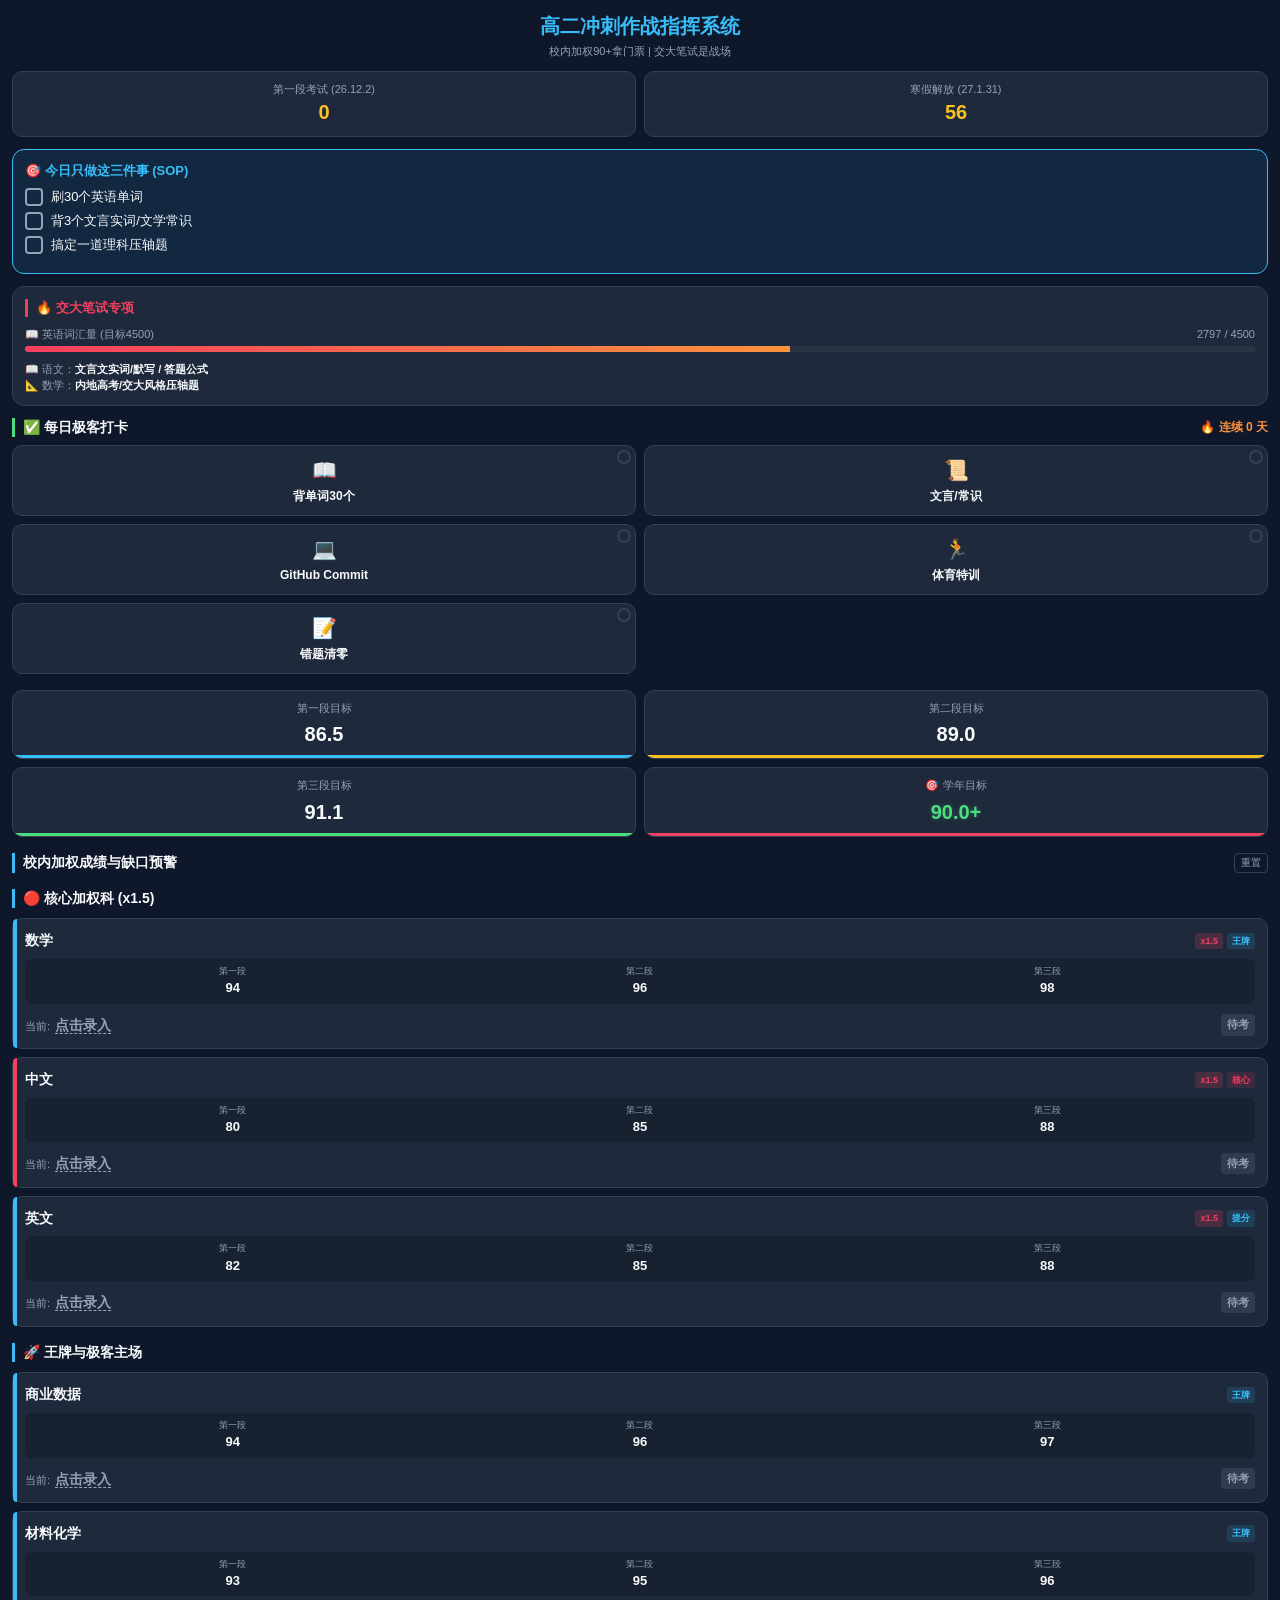
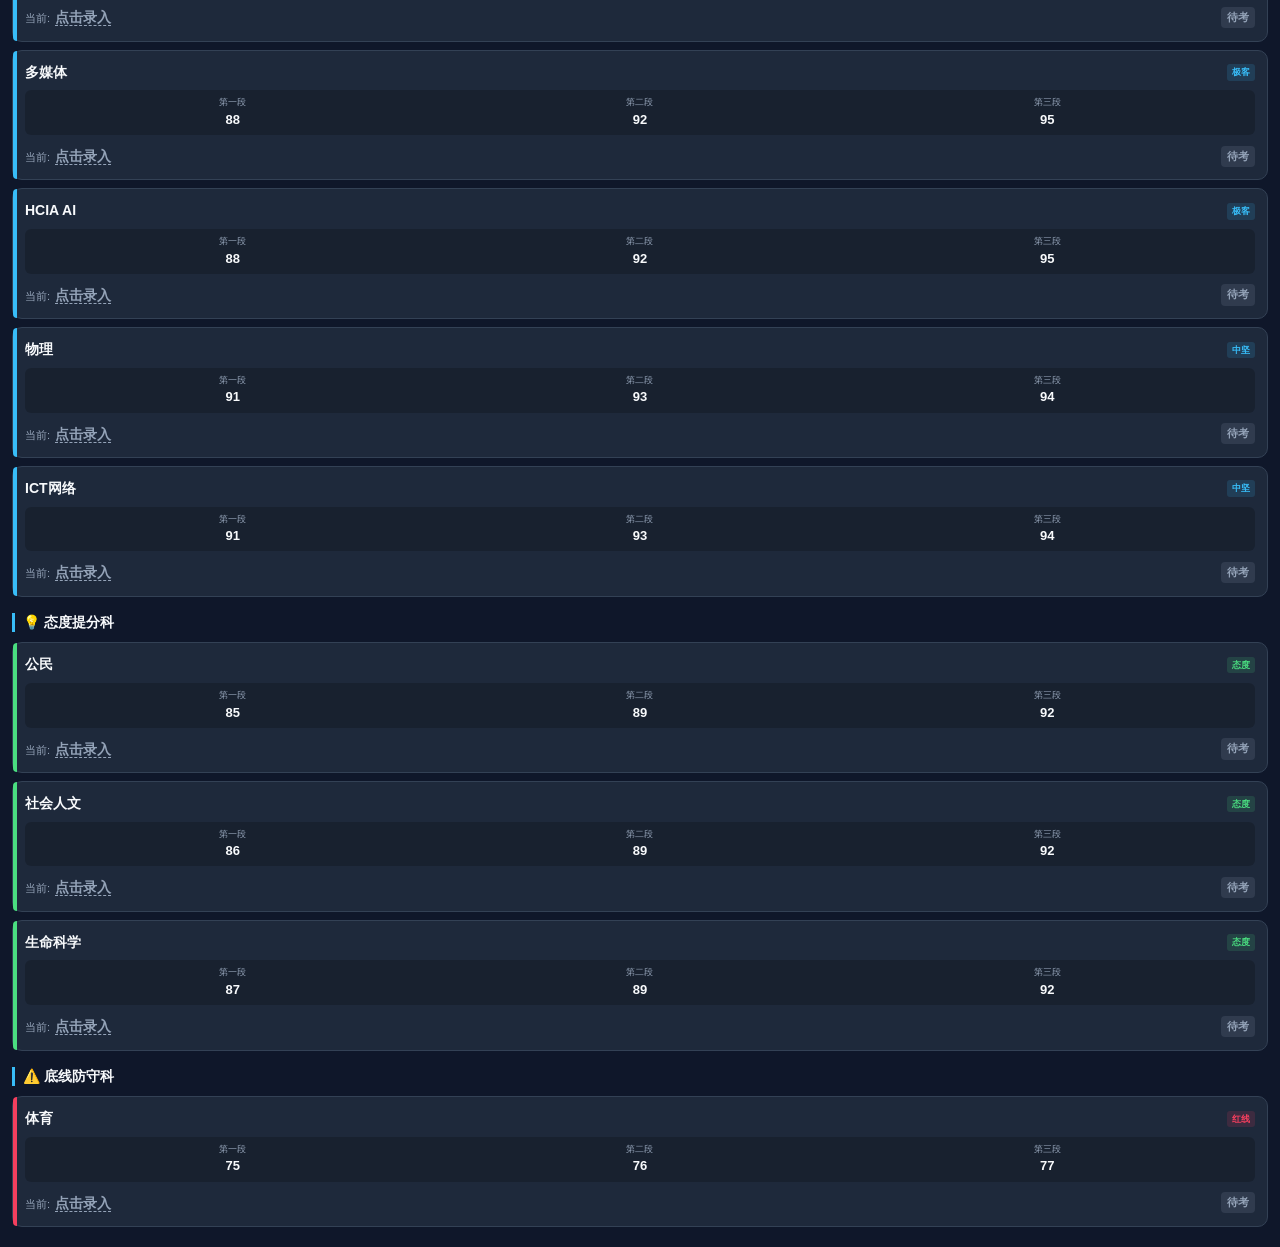
==== commit 8aef59d9: "Implement average score tracking module in target.html Added styles and HTML for average score track" ====
--- a/target.html
+++ b/target.html
@@ -52,6 +52,18 @@
         .habit-check { position: absolute; top: 4px; right: 4px; width: 14px; height: 14px; border-radius: 50%; border: 2px solid var(--border); display: flex; align-items: center; justify-content: center; font-size: 8px; color: transparent; }
         .habit-btn.completed .habit-check { background: var(--green); border-color: var(--green); color: #fff; }
 
+        /* 新增：平均分追踪模块样式 */
+        .avg-tracker { display: grid; grid-template-columns: 1fr 1fr; gap: 8px; margin: 16px 0; }
+        .avg-card { background: var(--card); border: 1px solid var(--border); border-radius: 10px; padding: 10px; text-align: center; position: relative; overflow: hidden; }
+        .avg-card .label { font-size: 11px; color: var(--sub); margin-bottom: 4px; }
+        .avg-card .value { font-size: 20px; font-weight: 800; color: var(--text); }
+        .avg-card::after { content: ''; position: absolute; bottom: 0; left: 0; width: 100%; height: 3px; }
+        .avg-c1::after { background: var(--blue); }
+        .avg-c2::after { background: var(--yellow); }
+        .avg-c3::after { background: var(--green); }
+        .avg-c4::after { background: var(--red); }
+        .avg-c4 .value { color: var(--green); text-shadow: 0 0 5px rgba(74,222,128,0.3); }
+
         .section-title { font-size: 14px; font-weight: 600; margin: 16px 0 10px 0; padding-left: 8px; border-left: 3px solid var(--blue); display: flex; justify-content: space-between; align-items: center;}
         .reset-btn { font-size: 10px; color: var(--sub); background: none; border: 1px solid var(--border); padding: 2px 6px; border-radius: 4px; }
         
@@ -116,7 +128,7 @@
 
     <div class="sjtu-card">
         <div class="sjtu-header">🔥 交大笔试专项</div>
-        <div class="vocab-info"><span> 英语词汇量 (目标4500)</span><span id="vocab-text">2797 / 4500</span></div>
+        <div class="vocab-info"><span>📖 英语词汇量 (目标4500)</span><span id="vocab-text">2797 / 4500</span></div>
         <div class="vocab-bar-bg"><div class="vocab-bar-fill" id="vocab-fill" style="width: 62.1%"></div></div>
         <div class="sjtu-focus">
             📖 语文：<span>文言文实词/默写 / 答题公式</span><br>
@@ -130,21 +142,31 @@
     </div>
     <div class="habit-grid" id="habit-grid"></div>
 
+    <!-- 新增：阶段平均分追踪 -->
+    <div class="avg-tracker">
+        <div class="avg-card avg-c1"><div class="label">第一段目标</div><div class="value">86.5</div></div>
+        <div class="avg-card avg-c2"><div class="label">第二段目标</div><div class="value">89.0</div></div>
+        <div class="avg-card avg-c3"><div class="label">第三段目标</div><div class="value">91.1</div></div>
+        <div class="avg-card avg-c4"><div class="label">🎯 学年目标</div><div class="value">90.0+</div></div>
+    </div>
+
     <div class="section-title">
         <span> 校内加权成绩与缺口预警</span>
-        <button class="reset-btn" onclick="resetScores()">重置分数</button>
+        <div style="display:flex; gap:8px; align-items:center;">
+            <span id="current-avg-display" style="font-size:12px; color:var(--yellow); font-weight:bold;"></span>
+            <button class="reset-btn" onclick="resetScores()">重置</button>
+        </div>
     </div>
     <div id="subject-list"></div>
 
     <script>
-        // 1. 配置数据 (已恢复为最初计算的合理90+冲刺目标)
         var CONFIG = {
             vocab: { current: 2797, target: 4500 },
             habits: [
                 { id: 'english', icon: '📖', name: '背单词30个' }, 
                 { id: 'chinese', icon: '📜', name: '文言/常识' },
                 { id: 'github', icon: '💻', name: 'GitHub Commit' }, 
-                { id: 'sport', icon: '', name: '体育特训' }, 
+                { id: 'sport', icon: '🏃', name: '体育特训' }, 
                 { id: 'review', icon: '📝', name: '错题清零' }
             ],
             subjects: [
@@ -164,15 +186,9 @@
             ]
         };
 
-        // 2. 安全的存储读取
-        function getStorage(key) {
-            try { return JSON.parse(localStorage.getItem(key)) || {}; } catch(e) { return {}; }
-        }
-        function setStorage(key, val) {
-            try { localStorage.setItem(key, JSON.stringify(val)); } catch(e) {}
-        }
-
-        // 3. 渲染倒计时 (已修正为正确的2026/2027学年)
+        function getStorage(key) { try { return JSON.parse(localStorage.getItem(key)) || {}; } catch(e) { return {}; } }
+        function setStorage(key, val) { try { localStorage.setItem(key, JSON.stringify(val)); } catch(e) {} }
+
         function updateTime() {
             var now = new Date();
             var d1 = Math.ceil((new Date('2026-12-02') - now) / 86400000);
@@ -181,19 +197,14 @@
             document.getElementById('days-break').innerText = d2 > 0 ? d2 : 0;
         }
 
-        // 4. 渲染动态词汇进度条
         function renderVocab() {
-            var c = CONFIG.vocab.current;
-            var t = CONFIG.vocab.target;
-            var p = Math.min(100, (c / t) * 100).toFixed(1);
+            var c = CONFIG.vocab.current; var t = CONFIG.vocab.target;
             document.getElementById('vocab-text').innerText = c + ' / ' + t;
-            document.getElementById('vocab-fill').style.width = p + '%';
-        }
-
-        // 5. 渲染打卡
+            document.getElementById('vocab-fill').style.width = Math.min(100, (c / t) * 100).toFixed(1) + '%';
+        }
+
         function renderHabits() {
-            var grid = document.getElementById('habit-grid');
-            grid.innerHTML = '';
+            var grid = document.getElementById('habit-grid'); grid.innerHTML = '';
             var today = new Date().toDateString();
             var data = getStorage('habits_data');
             var streak = parseInt(localStorage.getItem('streak') || '0');
@@ -207,136 +218,104 @@
                 
                 btn.onclick = function() {
                     btn.classList.toggle('completed');
-                    var d = getStorage('habits_data');
-                    d.date = today; if (!d.habits) d.habits = {};
-                    d.habits[h.id] = btn.classList.contains('completed');
-                    setStorage('habits_data', d);
+                    var d = getStorage('habits_data'); d.date = today; if (!d.habits) d.habits = {};
+                    d.habits[h.id] = btn.classList.contains('completed'); setStorage('habits_data', d);
                     
                     var s = parseInt(localStorage.getItem('streak') || '0');
                     var last = localStorage.getItem('lastDate');
                     if (btn.classList.contains('completed')) {
                         if (last !== today) {
                             var yest = new Date(Date.now() - 86400000).toDateString();
-                            if (last === yest) { s++; } else { s = 1; }
-                            localStorage.setItem('streak', s);
-                            localStorage.setItem('lastDate', today);
+                            s = (last === yest) ? s + 1 : 1;
+                            localStorage.setItem('streak', s); localStorage.setItem('lastDate', today);
                         }
                     }
-                    document.getElementById('streak-display').innerText = ' 连续 ' + s + ' 天';
+                    document.getElementById('streak-display').innerText = '🔥 连续 ' + s + ' 天';
                 };
                 grid.appendChild(btn);
             });
         }
 
-        // 6. 渲染成绩
         function renderSubjects() {
-            var list = document.getElementById('subject-list');
-            if (!list) return;
-            list.innerHTML = '';
+            var list = document.getElementById('subject-list'); if (!list) return; list.innerHTML = '';
             var scores = getStorage('user_scores');
+            var totalW = 0; var totalS = 0;
 
             var groups = [
                 { title: '🔴 核心加权科 (x1.5)', items: CONFIG.subjects.filter(function(s){ return s.weight === 1.5; }) },
-                { title: ' 王牌与极客主场', items: CONFIG.subjects.filter(function(s){ return s.weight === 1.0 && s.type === 'core'; }) },
+                { title: '🚀 王牌与极客主场', items: CONFIG.subjects.filter(function(s){ return s.weight === 1.0 && s.type === 'core'; }) },
                 { title: '💡 态度提分科', items: CONFIG.subjects.filter(function(s){ return s.type === 'attitude'; }) },
                 { title: '⚠️ 底线防守科', items: CONFIG.subjects.filter(function(s){ return s.type === 'danger' && s.weight === 1.0; }) }
             ];
 
             groups.forEach(function(g) {
                 if (g.items.length === 0) return;
-                
-                var titleDiv = document.createElement('div');
-                titleDiv.className = 'section-title';
-                titleDiv.innerText = g.title;
-                list.appendChild(titleDiv);
+                var titleDiv = document.createElement('div'); titleDiv.className = 'section-title'; titleDiv.style.marginTop = '16px';
+                titleDiv.innerText = g.title; list.appendChild(titleDiv);
 
                 g.items.forEach(function(sub) {
                     var current = scores[sub.id];
                     var isFilled = (current !== undefined && current !== null && current !== '');
                     var gap = isFilled ? (sub.t3 - parseFloat(current)) : null;
 
-                    var gapHtml = '<span class="gap-indicator gap-wait">待考</span>';
-                    var bgClass = '';
+                    if (isFilled) { totalS += parseFloat(current) * sub.weight; totalW += sub.weight; }
+
+                    var gapHtml = '<span class="gap-indicator gap-wait">待考</span>'; var bgClass = '';
                     if (isFilled) {
-                        // 智能格式化：整数不显示小数
                         var gapDisplay = gap % 1 === 0 ? gap : gap.toFixed(1);
                         if (gap > 0) { gapHtml = '<span class="gap-indicator gap-danger">🔴 缺口:' + gapDisplay + '</span>'; bgClass = 'bg-danger'; }
-                        else { gapHtml = '<span class="gap-indicator gap-safe">🟢 安全</span>'; bgClass = 'bg-safe'; }
+                        else { gapHtml = '<span class="gap-indicator gap-safe"> 安全</span>'; bgClass = 'bg-safe'; }
                     }
 
                     var wTag = sub.weight === 1.5 ? '<span class="tag tag-weight">x1.5</span>' : '';
-                    
-                    var card = document.createElement('div');
-                    card.className = 'subject-card type-' + sub.type + ' ' + bgClass;
+                    var card = document.createElement('div'); card.className = 'subject-card type-' + sub.type + ' ' + bgClass;
                     card.innerHTML = 
-                        '<div class="card-header">' +
-                            '<span class="subject-name">' + sub.name + '</span>' +
-                            '<div class="subject-tags">' + wTag + '<span class="tag tag-' + sub.type + '">' + sub.tag + '</span></div>' +
-                        '</div>' +
-                        '<div class="targets-grid">' +
-                            '<div class="target-item"><div class="target-label">第一段</div><div class="target-val">' + sub.t1 + '</div></div>' +
-                            '<div class="target-item"><div class="target-label">第二段</div><div class="target-val">' + sub.t2 + '</div></div>' +
-                            '<div class="target-item"><div class="target-label">第三段</div><div class="target-val">' + sub.t3 + '</div></div>' +
-                        '</div>' +
-                        '<div class="score-row">' +
-                            '<div>' +
-                                '<span style="font-size:11px;color:var(--sub)">当前:</span> ' +
-                                '<span class="current-val ' + (!isFilled ? 'empty' : '') + '" onclick="editScore(\'' + sub.id + '\', this)">' + (isFilled ? current : '点击录入') + '</span>' +
-                            '</div>' +
-                            gapHtml +
-                        '</div>';
+                        '<div class="card-header"><span class="subject-name">' + sub.name + '</span><div class="subject-tags">' + wTag + '<span class="tag tag-' + sub.type + '">' + sub.tag + '</span></div></div>' +
+                        '<div class="targets-grid"><div class="target-item"><div class="target-label">第一段</div><div class="target-val">' + sub.t1 + '</div></div><div class="target-item"><div class="target-label">第二段</div><div class="target-val">' + sub.t2 + '</div></div><div class="target-item"><div class="target-label">第三段</div><div class="target-val">' + sub.t3 + '</div></div></div>' +
+                        '<div class="score-row"><div><span style="font-size:11px;color:var(--sub)">当前:</span> <span class="current-val ' + (!isFilled ? 'empty' : '') + '" onclick="editScore(\'' + sub.id + '\', this)">' + (isFilled ? current : '点击录入') + '</span></div>' + gapHtml + '</div>';
                     list.appendChild(card);
                 });
             });
-        }
-
-        // 7. 编辑分数
+
+            // 更新当前预估均分
+            var avgDisplay = document.getElementById('current-avg-display');
+            if (totalW > 0) {
+                var avg = (totalS / totalW).toFixed(1);
+                avgDisplay.innerText = '当前均分: ' + avg;
+                avgDisplay.style.color = avg >= 90 ? 'var(--green)' : 'var(--yellow)';
+            } else {
+                avgDisplay.innerText = '';
+            }
+        }
+
         window.editScore = function(id, el) {
-            var scores = getStorage('user_scores');
-            var val = scores[id] !== undefined ? scores[id] : '';
+            var scores = getStorage('user_scores'); var val = scores[id] !== undefined ? scores[id] : '';
             el.outerHTML = '<input type="number" inputmode="decimal" step="0.1" class="score-input" id="inp-' + id + '" value="' + val + '" placeholder="0-100">';
-            var inp = document.getElementById('inp-' + id);
-            inp.focus();
-            
+            var inp = document.getElementById('inp-' + id); inp.focus();
             var save = function() {
                 var v = parseFloat(inp.value);
                 if (isNaN(v) || v < 0 || v > 100) { renderSubjects(); return; }
-                scores[id] = v;
-                setStorage('user_scores', scores);
-                renderSubjects();
+                scores[id] = v; setStorage('user_scores', scores); renderSubjects();
             };
-            inp.onblur = save;
-            inp.onkeydown = function(e) { if (e.key === 'Enter') inp.blur(); };
+            inp.onblur = save; inp.onkeydown = function(e) { if (e.key === 'Enter') inp.blur(); };
         };
 
-        window.resetScores = function() {
-            if(confirm('确定清空所有分数？')) { localStorage.removeItem('user_scores'); renderSubjects(); }
-        };
-
-        // 8. SOP 逻辑
+        window.resetScores = function() { if(confirm('确定清空所有分数？')) { localStorage.removeItem('user_scores'); renderSubjects(); } };
+
         function initSOP() {
-            var today = new Date().toDateString();
-            var saved = getStorage('sop_data');
+            var today = new Date().toDateString(); var saved = getStorage('sop_data');
             var items = document.querySelectorAll('.sop-item');
-            if (saved.date === today && saved.items) {
-                items.forEach(function(it, i) { if (saved.items[i]) it.classList.add('done'); });
-            }
+            if (saved.date === today && saved.items) items.forEach(function(it, i) { if (saved.items[i]) it.classList.add('done'); });
             items.forEach(function(it) {
                 it.onclick = function() {
                     it.classList.toggle('done');
-                    var d = { date: today, items: [] };
-                    items.forEach(function(i) { d.items.push(i.classList.contains('done')); });
+                    var d = { date: today, items: [] }; items.forEach(function(i) { d.items.push(i.classList.contains('done')); });
                     setStorage('sop_data', d);
                 };
             });
         }
 
-        // 启动
-        updateTime();
-        renderVocab();
-        renderHabits();
-        renderSubjects();
-        initSOP();
+        updateTime(); renderVocab(); renderHabits(); renderSubjects(); initSOP();
         setInterval(updateTime, 60000);
     </script>
 </body>
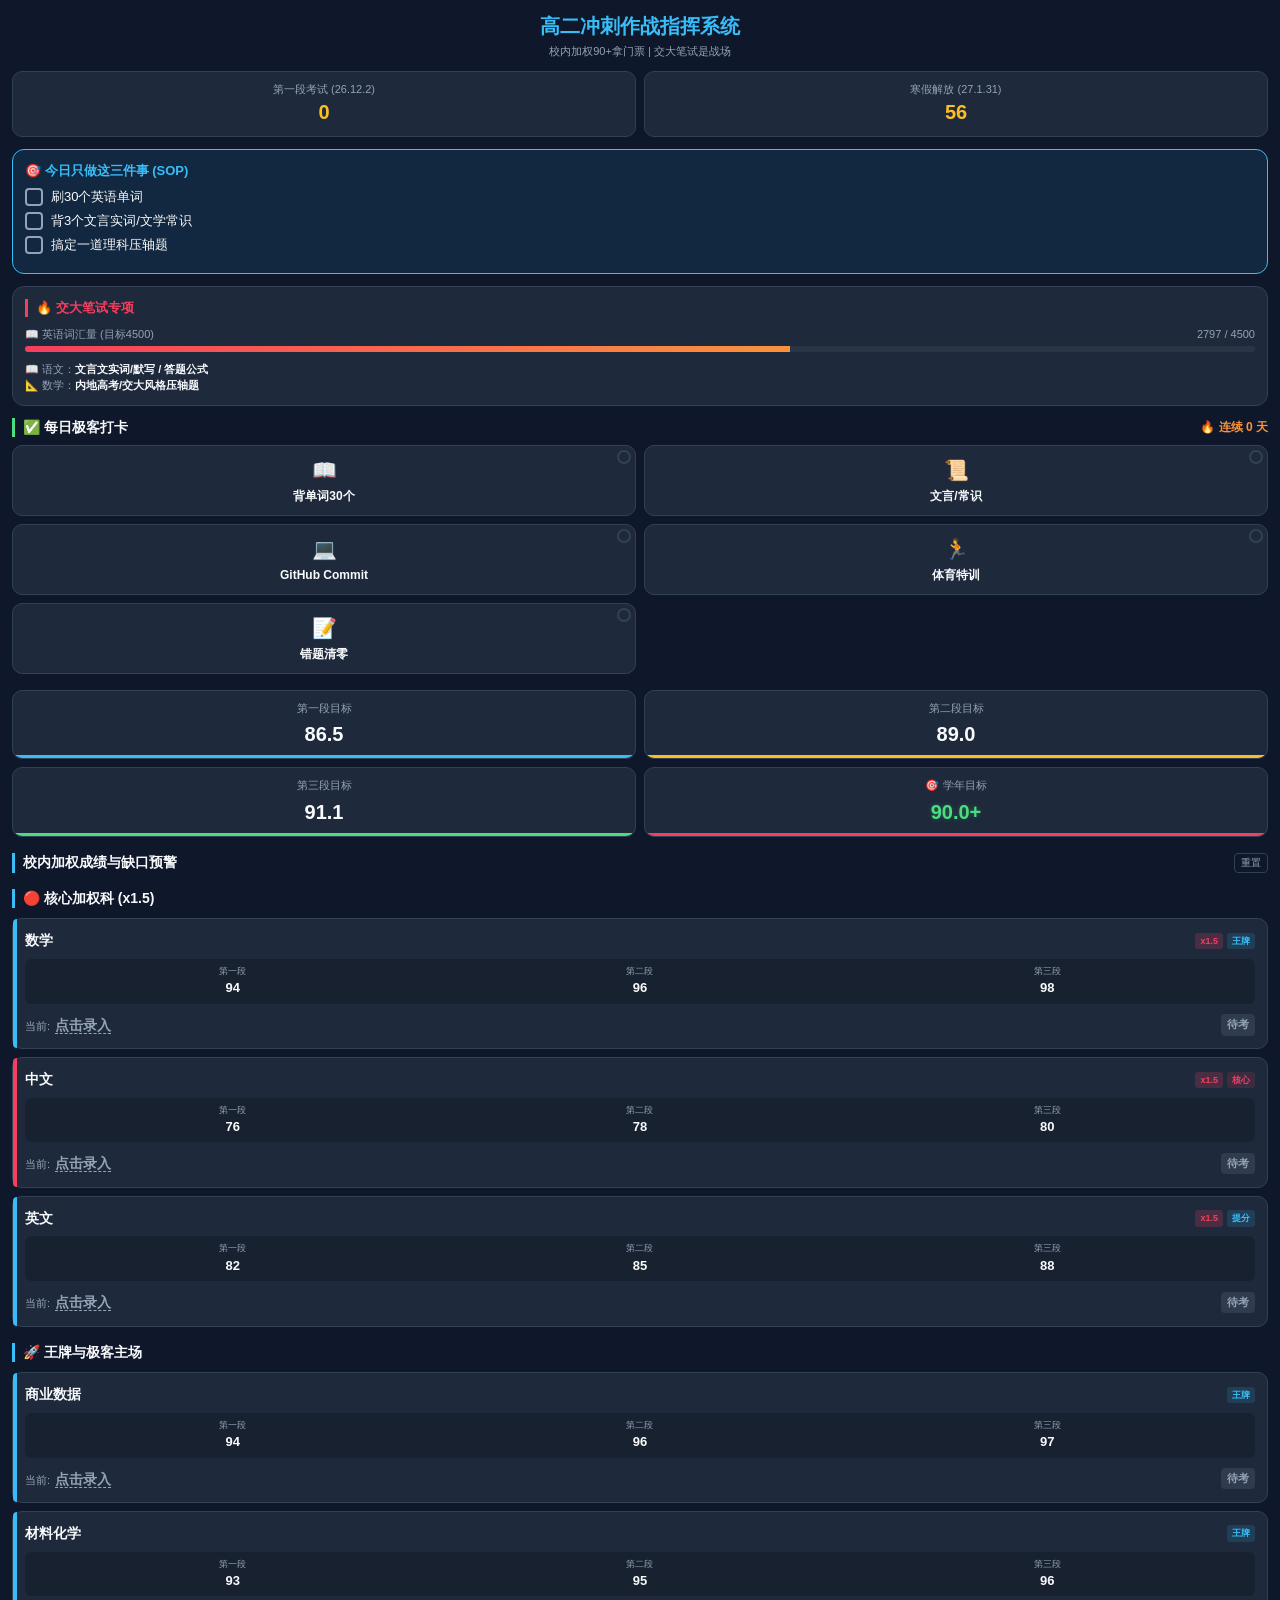
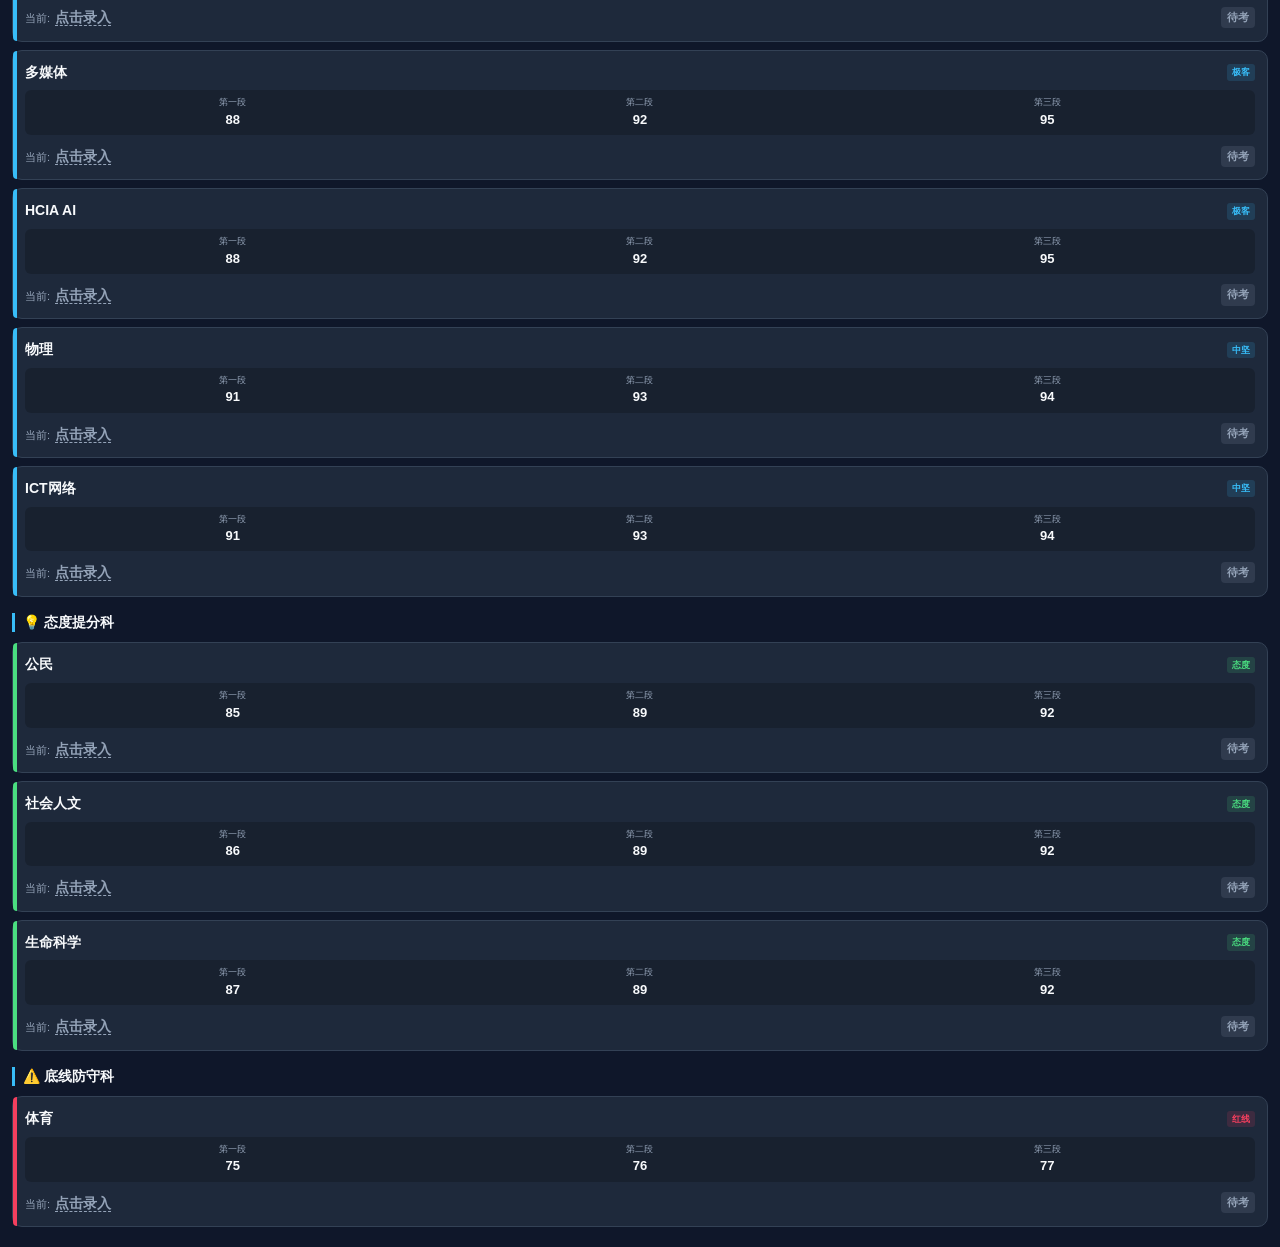
==== commit 540b17ca: "Modify Chinese subject scores in target.html Updated scores for Chinese subject." ====
--- a/target.html
+++ b/target.html
@@ -171,7 +171,7 @@
             ],
             subjects: [
                 { id: 'math', name: '数学', weight: 1.5, t1: 94, t2: 96, t3: 98, tag: '王牌', type: 'core' },
-                { id: 'chinese', name: '中文', weight: 1.5, t1: 80, t2: 85, t3: 88, tag: '核心', type: 'danger' },
+                { id: 'chinese', name: '中文', weight: 1.5, t1: 76, t2: 78, t3: 80, tag: '核心', type: 'danger' }, 
                 { id: 'english', name: '英文', weight: 1.5, t1: 82, t2: 85, t3: 88, tag: '提分', type: 'core' },
                 { id: 'business', name: '商业数据', weight: 1.0, t1: 94, t2: 96, t3: 97, tag: '王牌', type: 'core' },
                 { id: 'material', name: '材料化学', weight: 1.0, t1: 93, t2: 95, t3: 96, tag: '王牌', type: 'core' },
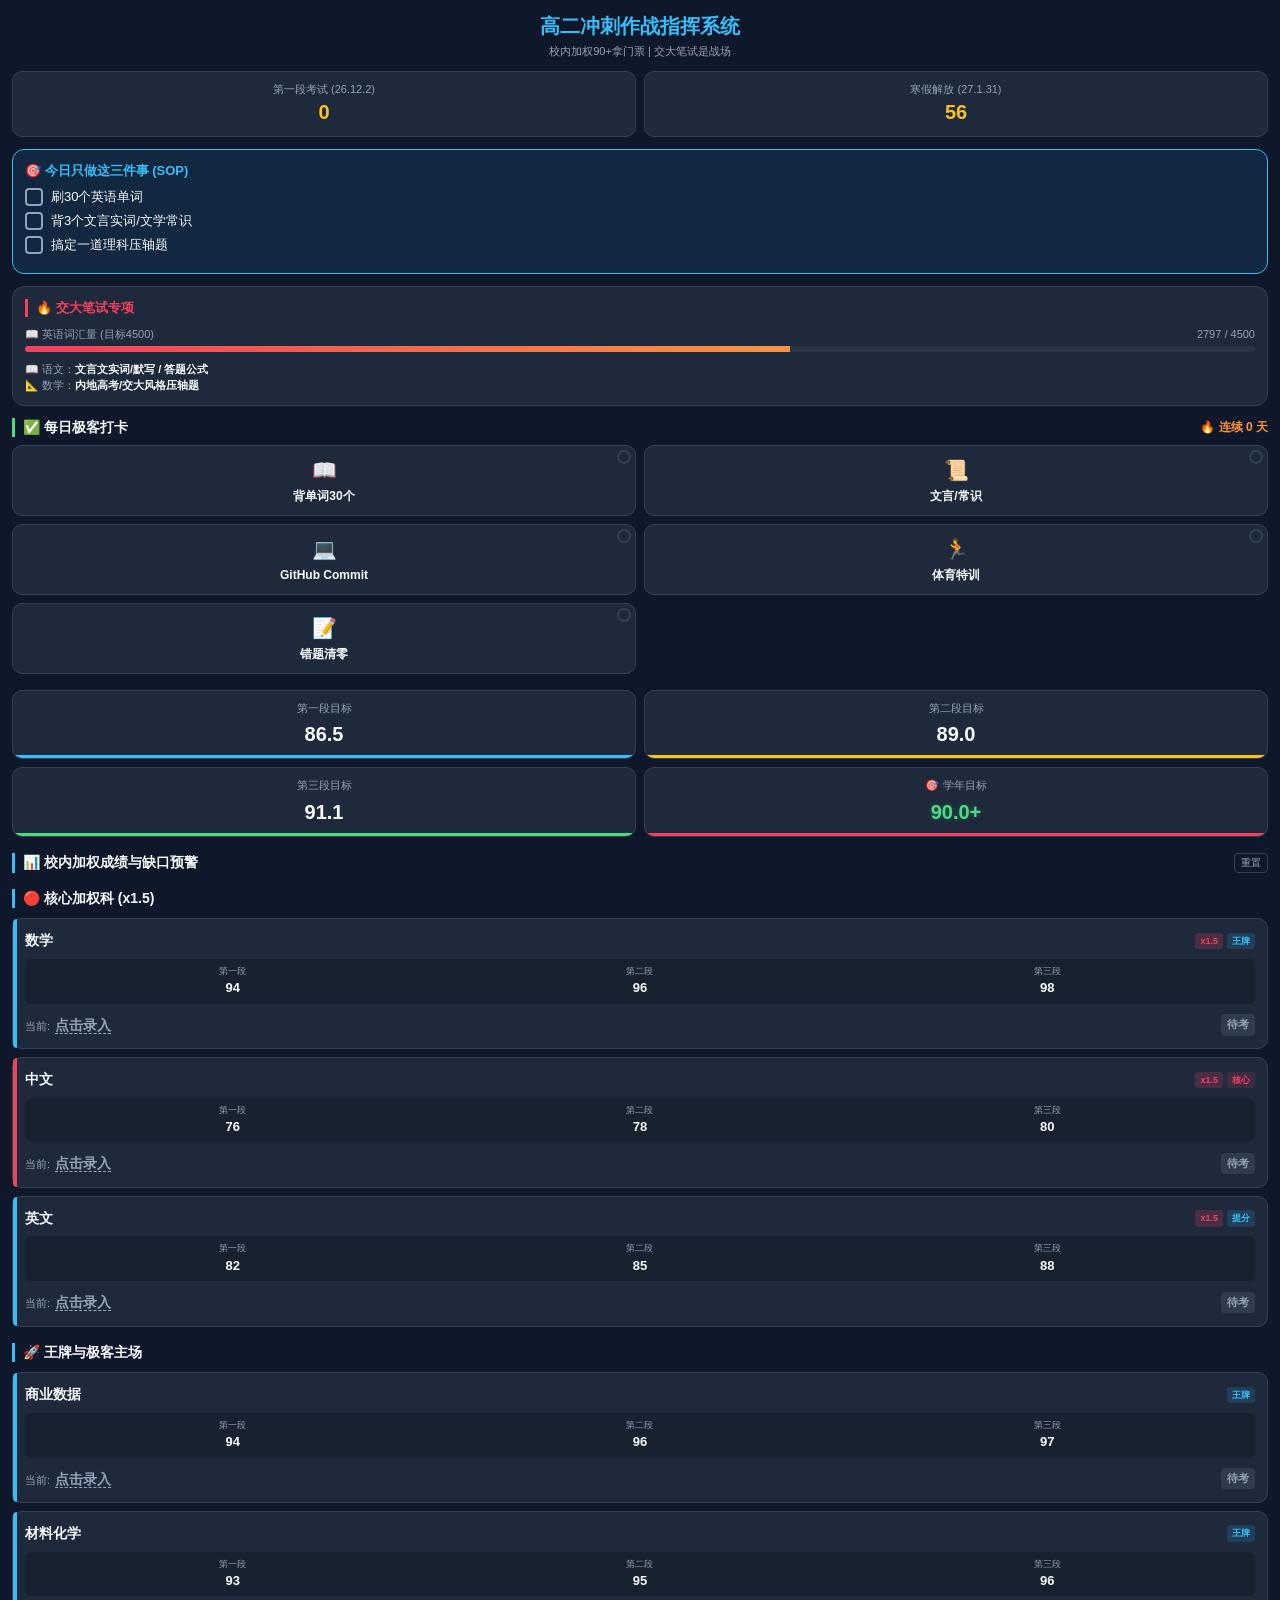
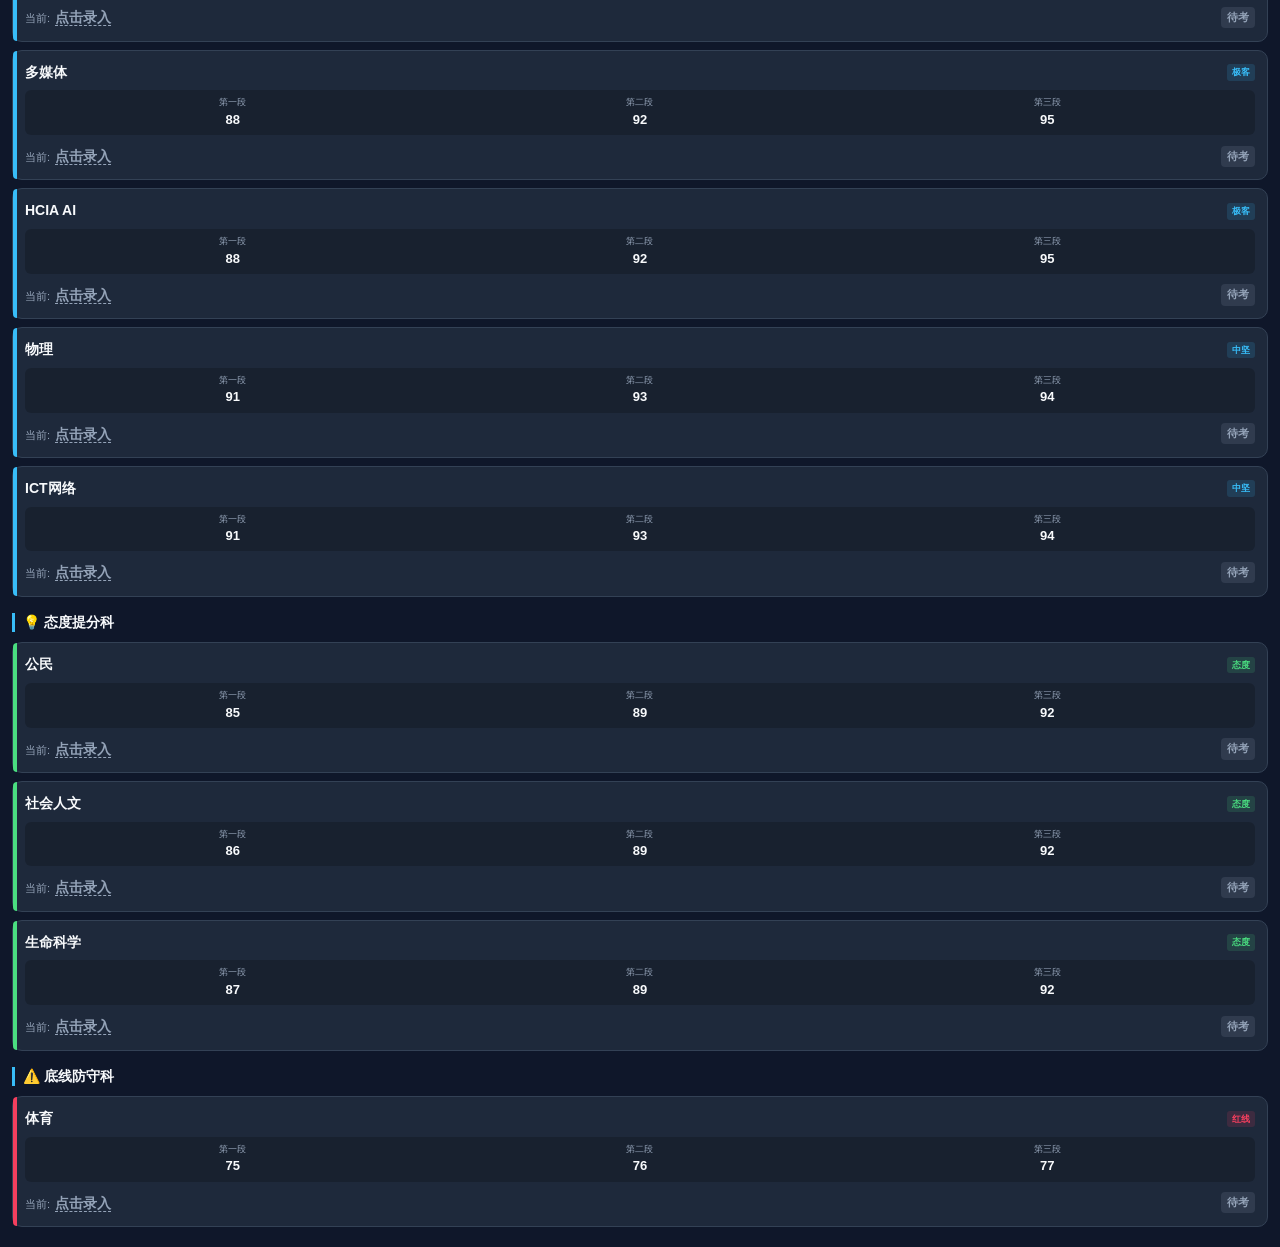
==== commit 0f5886d3: "Refactor average score tracking styles and inputs Removed commented-out text in CSS and HTML for ave" ====
--- a/target.html
+++ b/target.html
@@ -52,7 +52,6 @@
         .habit-check { position: absolute; top: 4px; right: 4px; width: 14px; height: 14px; border-radius: 50%; border: 2px solid var(--border); display: flex; align-items: center; justify-content: center; font-size: 8px; color: transparent; }
         .habit-btn.completed .habit-check { background: var(--green); border-color: var(--green); color: #fff; }
 
-        /* 新增：平均分追踪模块样式 */
         .avg-tracker { display: grid; grid-template-columns: 1fr 1fr; gap: 8px; margin: 16px 0; }
         .avg-card { background: var(--card); border: 1px solid var(--border); border-radius: 10px; padding: 10px; text-align: center; position: relative; overflow: hidden; }
         .avg-card .label { font-size: 11px; color: var(--sub); margin-bottom: 4px; }
@@ -92,7 +91,7 @@
         .score-row { display: flex; justify-content: space-between; align-items: center; }
         .current-val { font-size: 18px; font-weight: 800; color: var(--yellow); cursor: pointer; border-bottom: 1px dashed var(--sub); }
         .current-val.empty { color: var(--sub); font-size: 14px; }
-        .score-input { width: 60px; font-size: 18px; font-weight: 800; background: transparent; border: none; border-bottom: 2px solid var(--blue); color: var(--yellow); text-align: center; outline: none; }
+        .score-input { width: 90px; font-size: 16px; font-weight: 800; background: transparent; border: none; border-bottom: 2px solid var(--blue); color: var(--yellow); text-align: center; outline: none; }
         
         .gap-indicator { font-size: 11px; font-weight: 700; padding: 3px 6px; border-radius: 4px; }
         .gap-danger { background: rgba(244, 63, 94, 0.2); color: var(--red); }
@@ -142,7 +141,6 @@
     </div>
     <div class="habit-grid" id="habit-grid"></div>
 
-    <!-- 新增：阶段平均分追踪 -->
     <div class="avg-tracker">
         <div class="avg-card avg-c1"><div class="label">第一段目标</div><div class="value">86.5</div></div>
         <div class="avg-card avg-c2"><div class="label">第二段目标</div><div class="value">89.0</div></div>
@@ -151,7 +149,7 @@
     </div>
 
     <div class="section-title">
-        <span> 校内加权成绩与缺口预警</span>
+        <span>📊 校内加权成绩与缺口预警</span>
         <div style="display:flex; gap:8px; align-items:center;">
             <span id="current-avg-display" style="font-size:12px; color:var(--yellow); font-weight:bold;"></span>
             <button class="reset-btn" onclick="resetScores()">重置</button>
@@ -254,17 +252,35 @@
                 titleDiv.innerText = g.title; list.appendChild(titleDiv);
 
                 g.items.forEach(function(sub) {
-                    var current = scores[sub.id];
-                    var isFilled = (current !== undefined && current !== null && current !== '');
-                    var gap = isFilled ? (sub.t3 - parseFloat(current)) : null;
-
-                    if (isFilled) { totalS += parseFloat(current) * sub.weight; totalW += sub.weight; }
+                    var rawVal = scores[sub.id];
+                    var isFilled = (rawVal !== undefined && rawVal !== null && rawVal !== '');
+                    var currentScore = 0;
+                    var displayVal = '点击录入';
+                    var count = 0;
+                    
+                    if (isFilled) {
+                        var parts = rawVal.toString().split(',');
+                        var sum = 0;
+                        for(var i=0; i<parts.length; i++){
+                            var v = parseFloat(parts[i]);
+                            if(!isNaN(v)) { sum += v; count++; }
+                        }
+                        if(count > 0) {
+                            currentScore = sum / count;
+                            // 如果填了多个分数，显示平均分并加上 (均) 标识
+                            displayVal = parts.length > 1 ? currentScore.toFixed(1) + '(均)' : currentScore;
+                        }
+                    }
+
+                    var gap = isFilled && count > 0 ? (sub.t3 - currentScore) : null;
+                    
+                    if (isFilled && count > 0) { totalS += currentScore * sub.weight; totalW += sub.weight; }
 
                     var gapHtml = '<span class="gap-indicator gap-wait">待考</span>'; var bgClass = '';
-                    if (isFilled) {
+                    if (isFilled && count > 0) {
                         var gapDisplay = gap % 1 === 0 ? gap : gap.toFixed(1);
                         if (gap > 0) { gapHtml = '<span class="gap-indicator gap-danger">🔴 缺口:' + gapDisplay + '</span>'; bgClass = 'bg-danger'; }
-                        else { gapHtml = '<span class="gap-indicator gap-safe"> 安全</span>'; bgClass = 'bg-safe'; }
+                        else { gapHtml = '<span class="gap-indicator gap-safe">🟢 安全</span>'; bgClass = 'bg-safe'; }
                     }
 
                     var wTag = sub.weight === 1.5 ? '<span class="tag tag-weight">x1.5</span>' : '';
@@ -272,12 +288,11 @@
                     card.innerHTML = 
                         '<div class="card-header"><span class="subject-name">' + sub.name + '</span><div class="subject-tags">' + wTag + '<span class="tag tag-' + sub.type + '">' + sub.tag + '</span></div></div>' +
                         '<div class="targets-grid"><div class="target-item"><div class="target-label">第一段</div><div class="target-val">' + sub.t1 + '</div></div><div class="target-item"><div class="target-label">第二段</div><div class="target-val">' + sub.t2 + '</div></div><div class="target-item"><div class="target-label">第三段</div><div class="target-val">' + sub.t3 + '</div></div></div>' +
-                        '<div class="score-row"><div><span style="font-size:11px;color:var(--sub)">当前:</span> <span class="current-val ' + (!isFilled ? 'empty' : '') + '" onclick="editScore(\'' + sub.id + '\', this)">' + (isFilled ? current : '点击录入') + '</span></div>' + gapHtml + '</div>';
+                        '<div class="score-row"><div><span style="font-size:11px;color:var(--sub)">当前:</span> <span class="current-val ' + (!isFilled ? 'empty' : '') + '" onclick="editScore(\'' + sub.id + '\', this)">' + displayVal + '</span></div>' + gapHtml + '</div>';
                     list.appendChild(card);
                 });
             });
 
-            // 更新当前预估均分
             var avgDisplay = document.getElementById('current-avg-display');
             if (totalW > 0) {
                 var avg = (totalS / totalW).toFixed(1);
@@ -290,12 +305,26 @@
 
         window.editScore = function(id, el) {
             var scores = getStorage('user_scores'); var val = scores[id] !== undefined ? scores[id] : '';
-            el.outerHTML = '<input type="number" inputmode="decimal" step="0.1" class="score-input" id="inp-' + id + '" value="' + val + '" placeholder="0-100">';
+            // placeholder 提示用逗号隔开
+            el.outerHTML = '<input type="text" inputmode="decimal" class="score-input" id="inp-' + id + '" value="' + val + '" placeholder="如 85,90,88">';
             var inp = document.getElementById('inp-' + id); inp.focus();
             var save = function() {
-                var v = parseFloat(inp.value);
-                if (isNaN(v) || v < 0 || v > 100) { renderSubjects(); return; }
-                scores[id] = v; setStorage('user_scores', scores); renderSubjects();
+                var vStr = inp.value.trim();
+                if (vStr === '') {
+                    delete scores[id];
+                    setStorage('user_scores', scores);
+                    renderSubjects();
+                    return;
+                }
+                
+                var parts = vStr.split(',');
+                var valid = true;
+                for(var i=0; i<parts.length; i++){
+                    var v = parseFloat(parts[i]);
+                    if (isNaN(v) || v < 0 || v > 100) { valid = false; break; }
+                }
+                if (!valid) { alert('请输入 0-100 的有效数字，多次成绩请用逗号(,)隔开'); renderSubjects(); return; }
+                scores[id] = vStr; setStorage('user_scores', scores); renderSubjects();
             };
             inp.onblur = save; inp.onkeydown = function(e) { if (e.key === 'Enter') inp.blur(); };
         };
